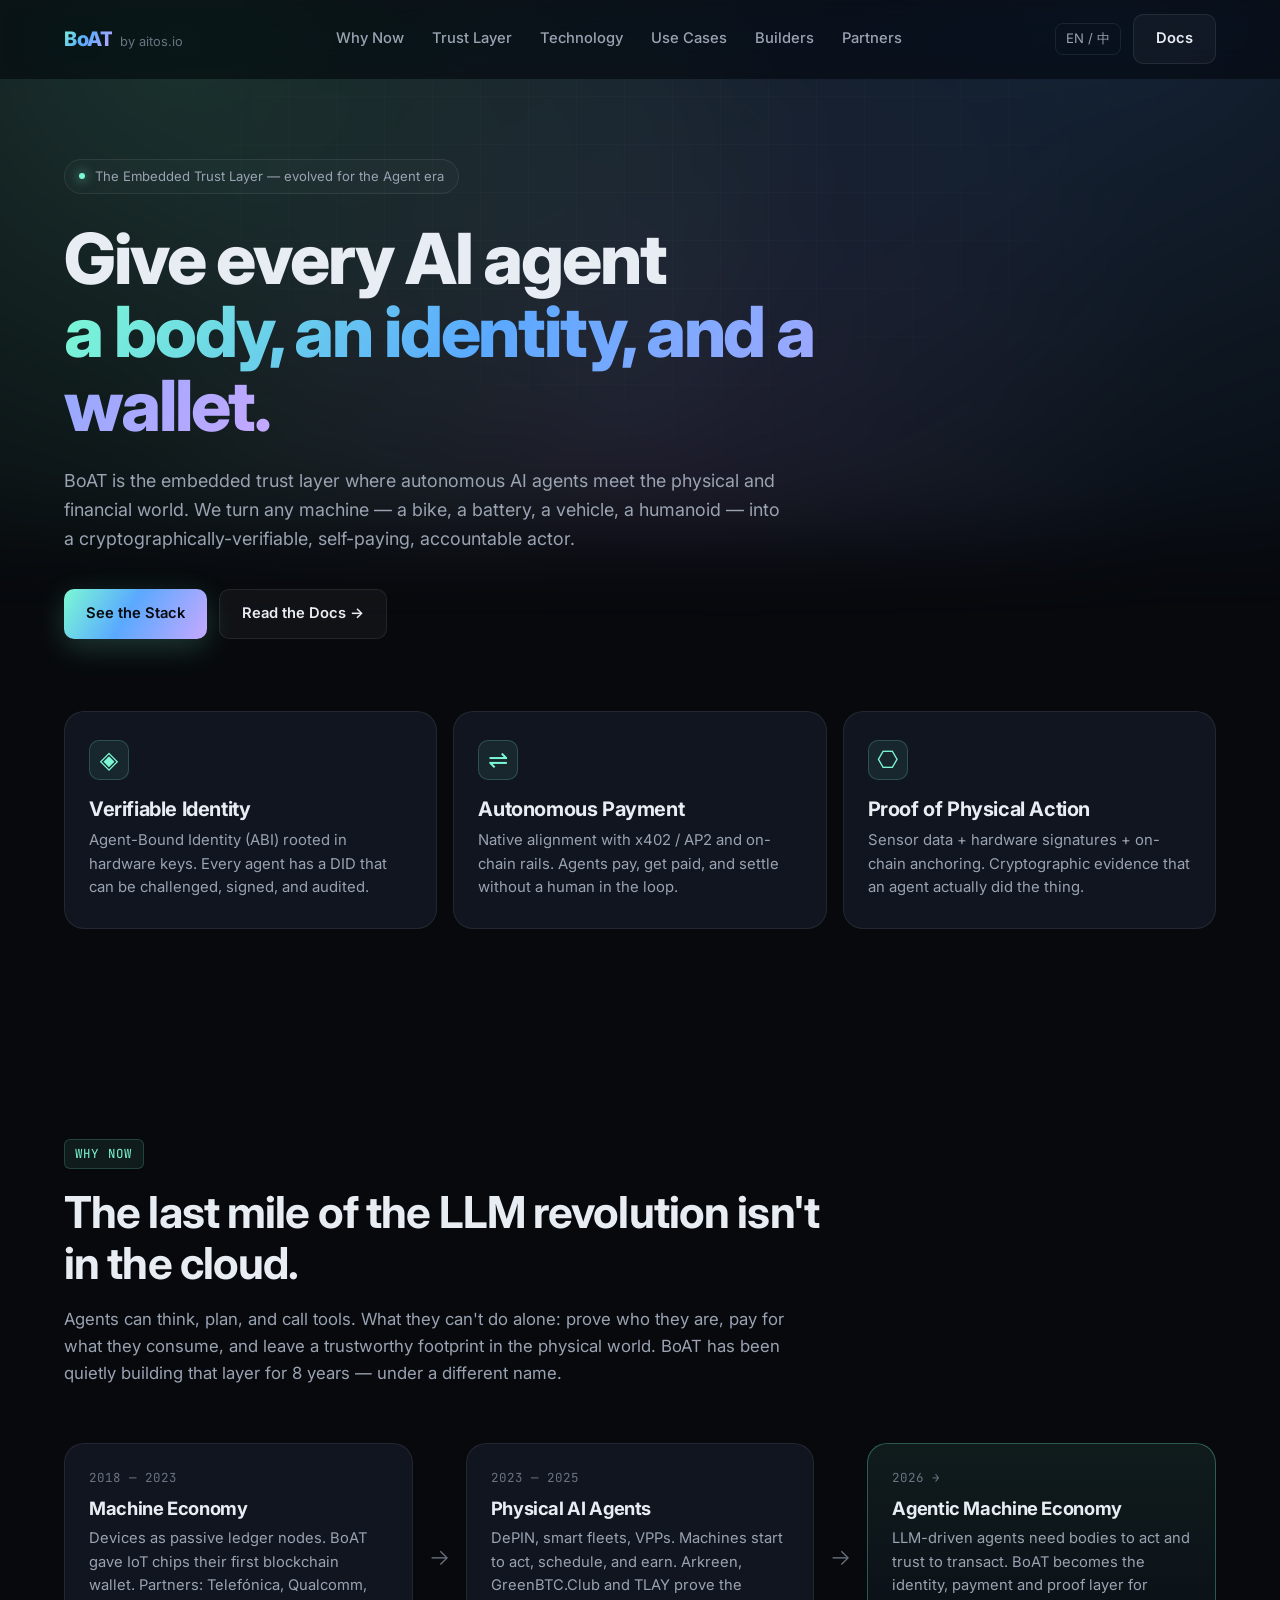
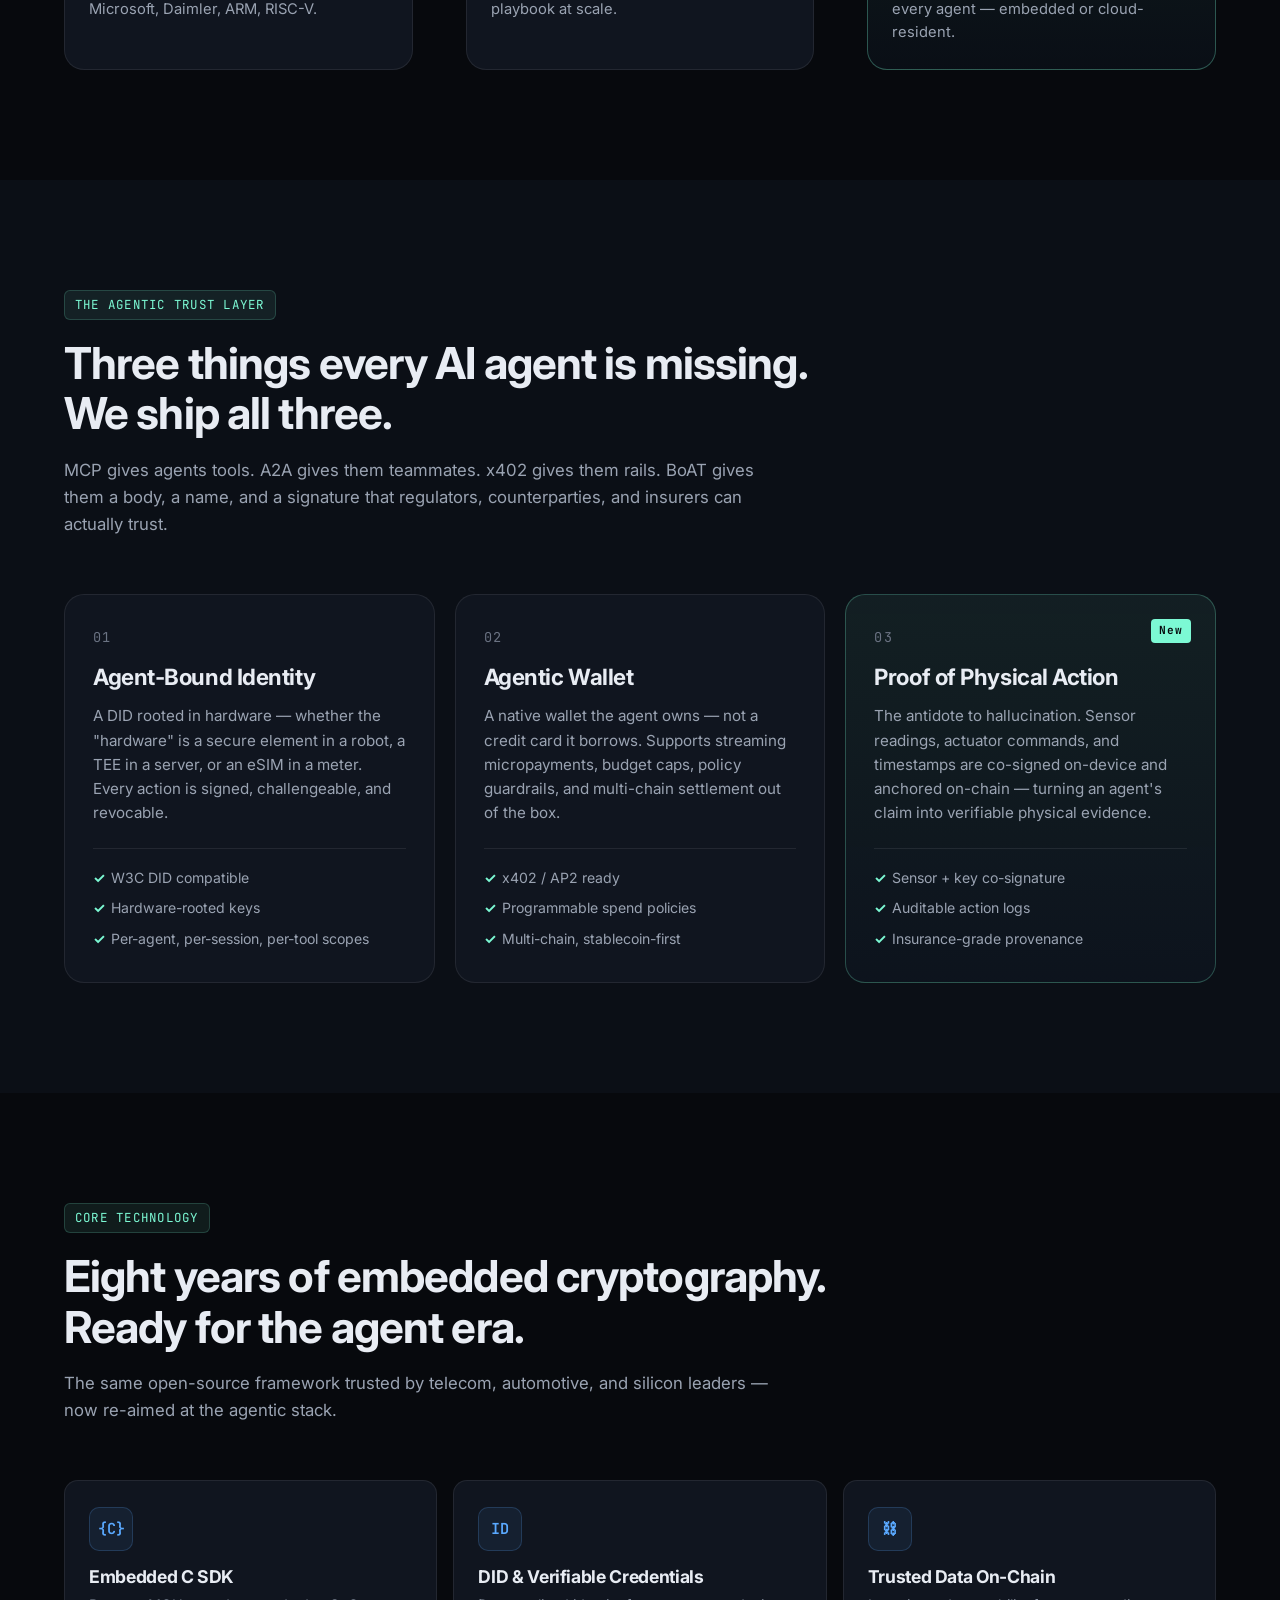
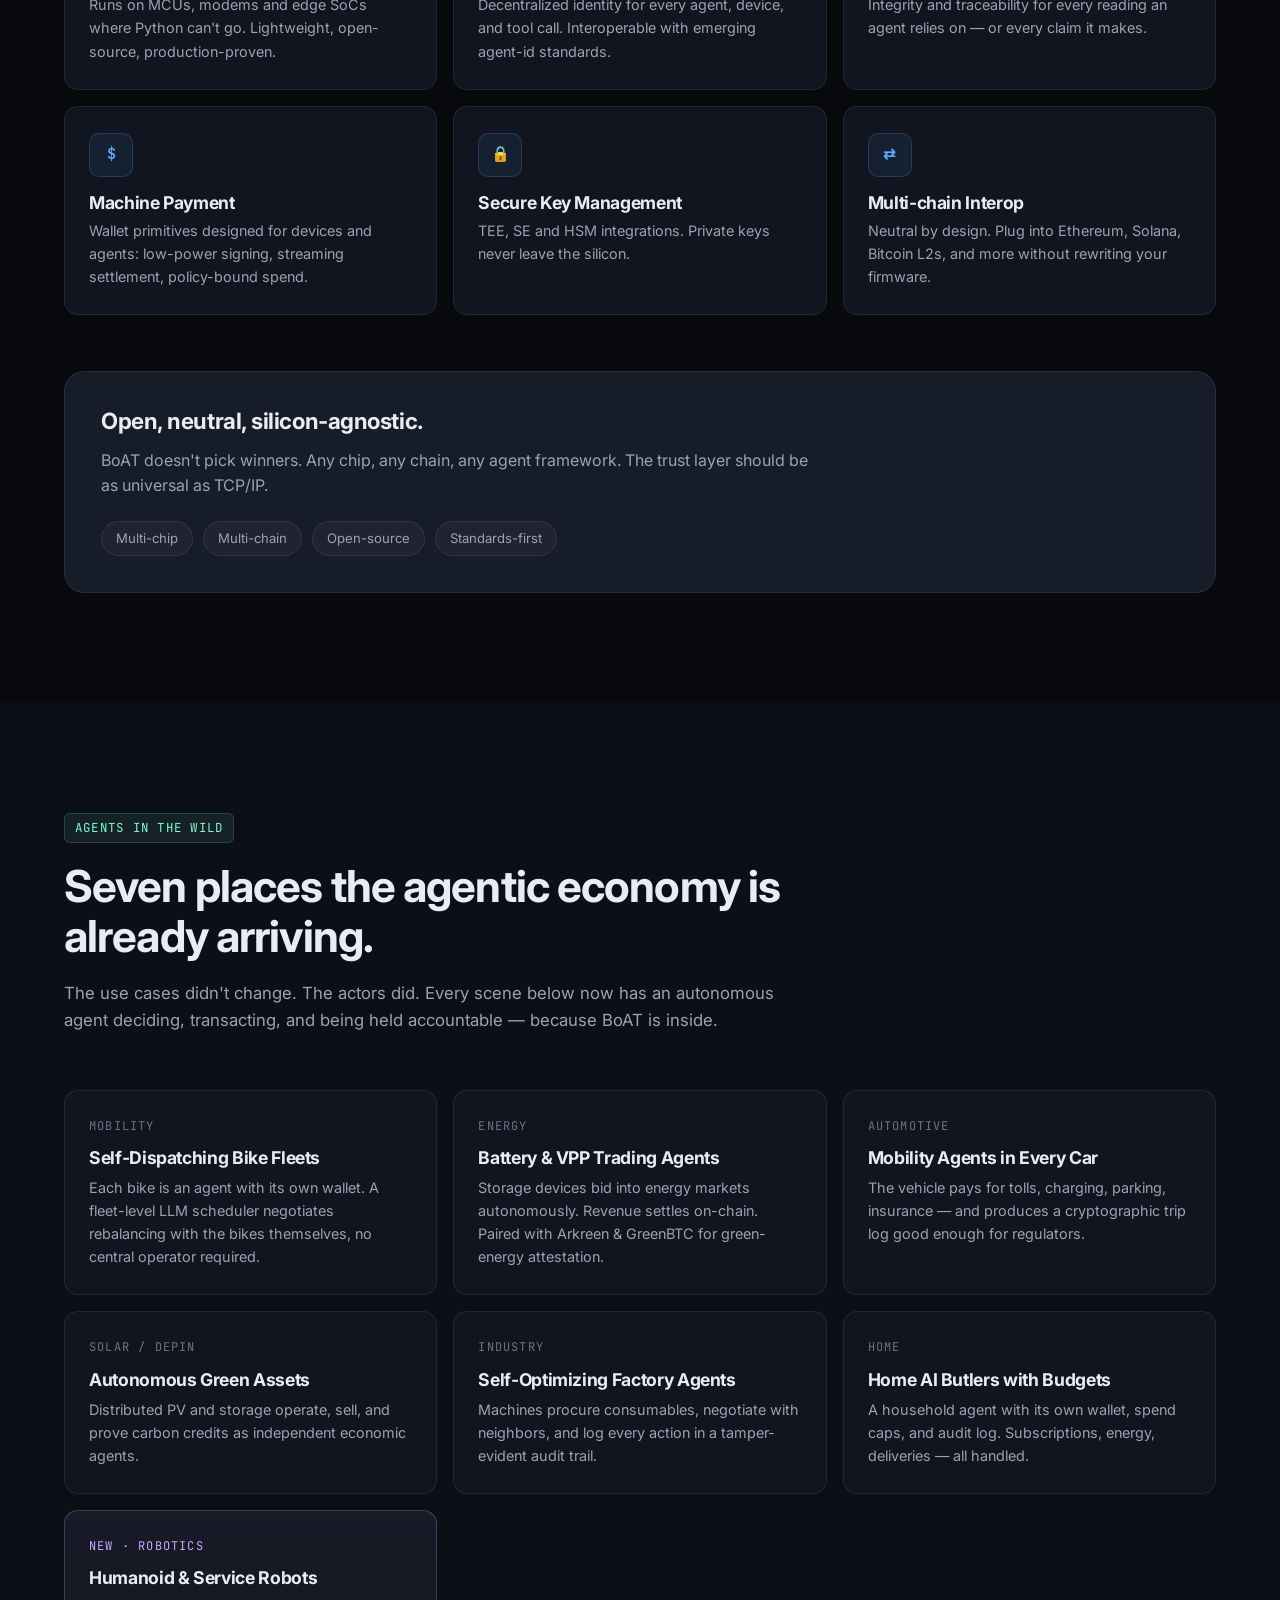
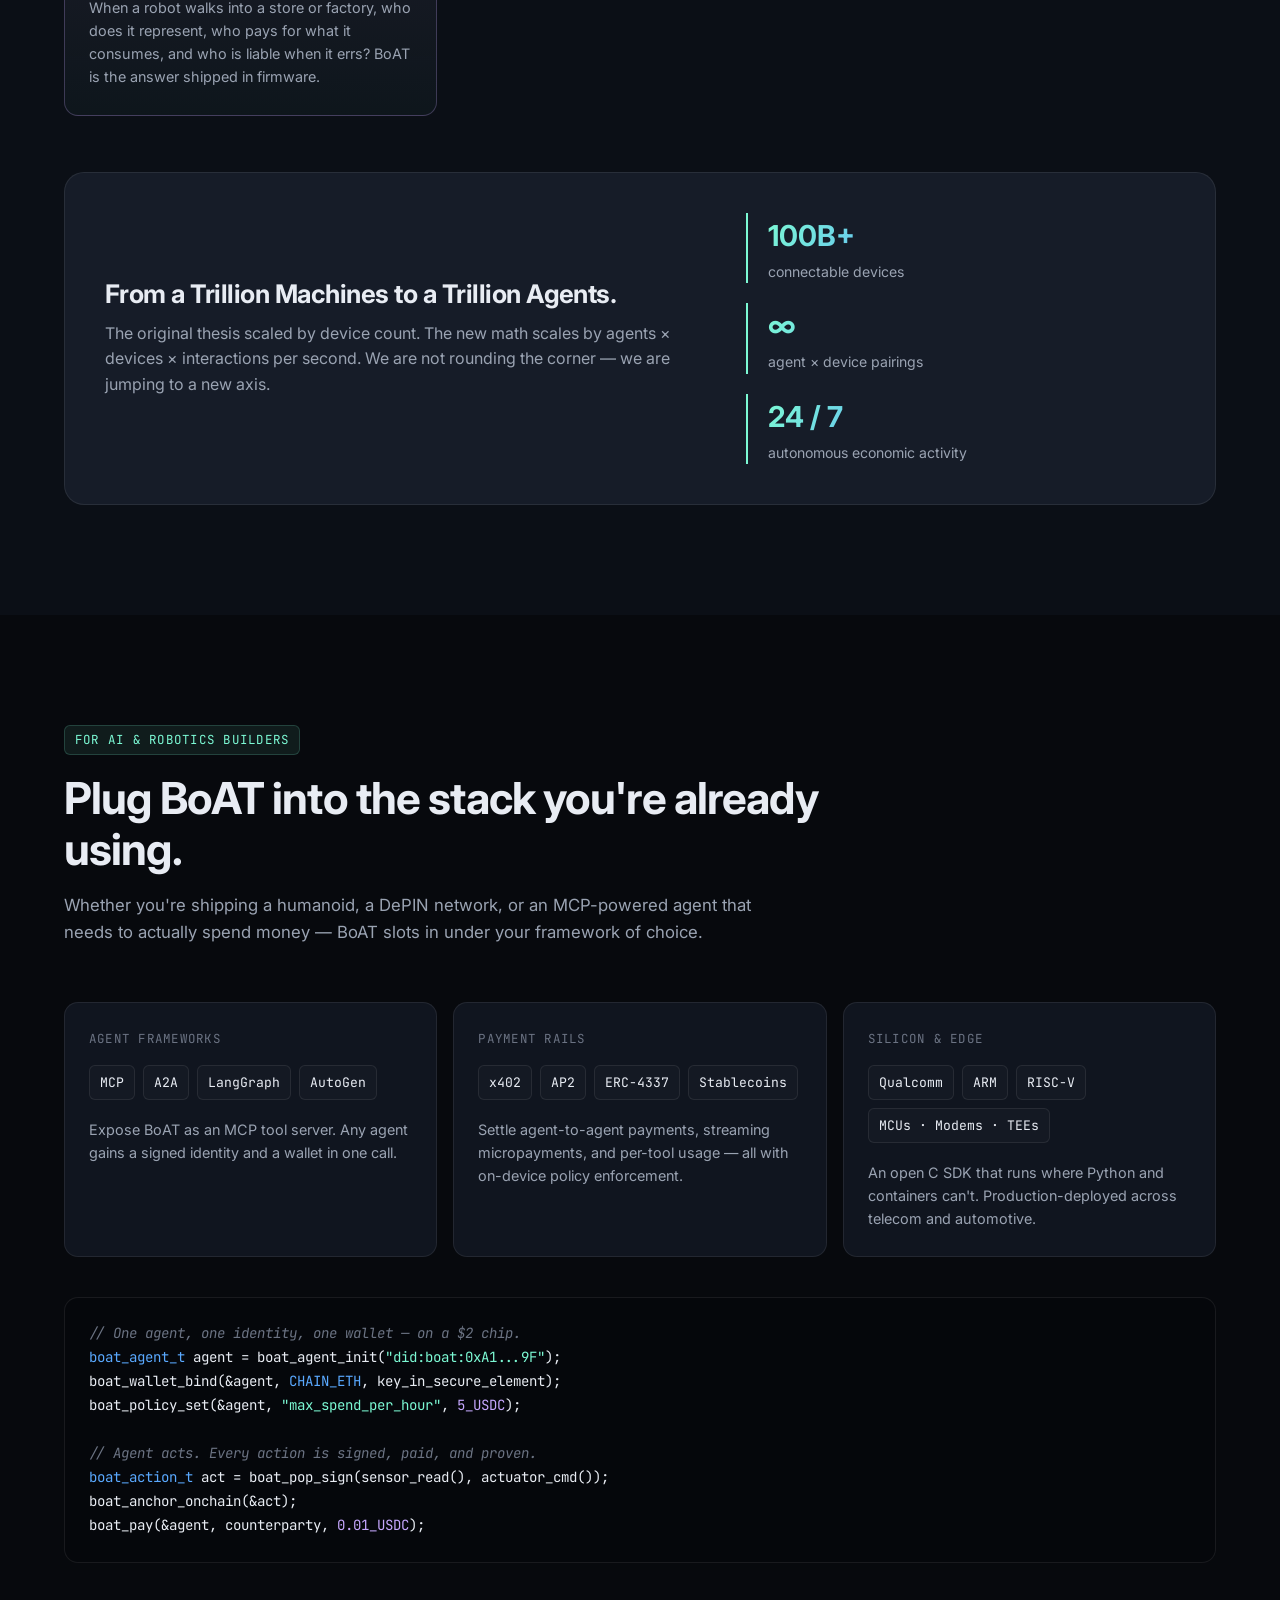
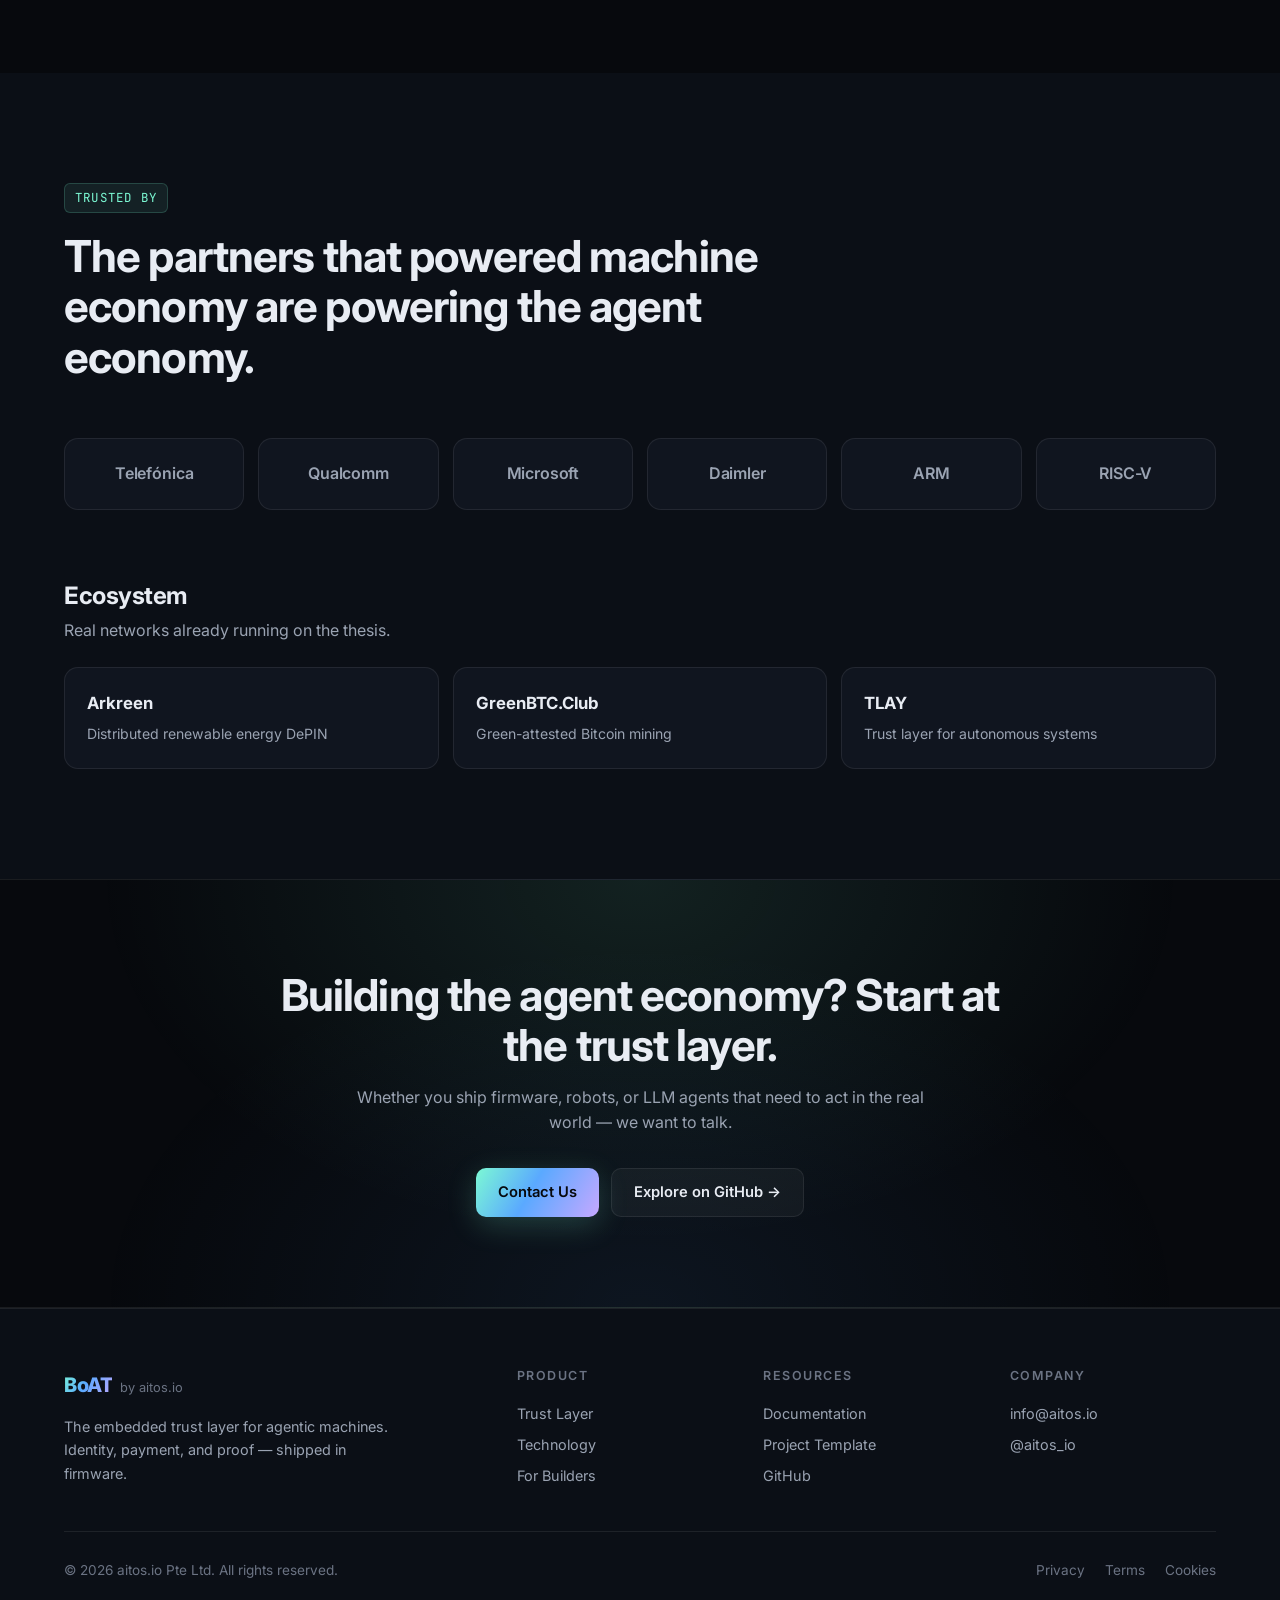
==== index.html @ 112447e7 "Initial landing page: BoAT trust layer for agentic machines Static bilingual (EN/ZH) landing page ev" ====
<!DOCTYPE html>
<html lang="en">
<head>
  <meta charset="UTF-8" />
  <meta name="viewport" content="width=device-width, initial-scale=1.0" />
  <title>BoAT — The Trust Layer for Agentic Machines</title>
  <meta name="description" content="BoAT gives every AI agent a body, an identity, and a wallet. The embedded trust layer where autonomous agents meet the physical and financial world." />
  <meta name="author" content="aitos.io" />
  <meta name="keywords" content="AI Agent, Agentic Economy, DePIN, BoAT, Physical AI, Robotics, x402, MCP, DID, IoT, Machine Economy, aitos" />

  <meta property="og:title" content="BoAT — The Trust Layer for Agentic Machines" />
  <meta property="og:description" content="Give every AI agent a body, an identity, and a wallet." />
  <meta property="og:type" content="website" />
  <meta name="twitter:card" content="summary_large_image" />
  <meta name="twitter:site" content="@aitos_io" />

  <link rel="preconnect" href="https://fonts.googleapis.com" />
  <link rel="preconnect" href="https://fonts.gstatic.com" crossorigin />
  <link href="https://fonts.googleapis.com/css2?family=Inter:wght@300;400;500;600;700;800&family=JetBrains+Mono:wght@400;500&display=swap" rel="stylesheet" />
  <link rel="stylesheet" href="styles.css" />
</head>
<body>

<!-- ambient background -->
<div class="bg-grid" aria-hidden="true"></div>
<div class="bg-glow" aria-hidden="true"></div>

<!-- NAV -->
<header class="nav">
  <div class="nav-inner">
    <a href="#top" class="brand">
      <span class="brand-mark">BoAT</span>
      <span class="brand-sub" data-i18n="brand.sub">by aitos.io</span>
    </a>
    <nav class="nav-links">
      <a href="#why" data-i18n="nav.why">Why Now</a>
      <a href="#stack" data-i18n="nav.stack">Trust Layer</a>
      <a href="#tech" data-i18n="nav.tech">Technology</a>
      <a href="#usecases" data-i18n="nav.usecases">Use Cases</a>
      <a href="#builders" data-i18n="nav.builders">Builders</a>
      <a href="#partners" data-i18n="nav.partners">Partners</a>
    </nav>
    <div class="nav-actions">
      <button class="lang-toggle" id="langToggle" aria-label="Toggle language">EN / 中</button>
      <a class="btn btn-ghost" href="https://github.com/aitos-io/BoAT-EdgeDocs" target="_blank" rel="noopener" data-i18n="nav.docs">Docs</a>
    </div>
  </div>
</header>

<main id="top">

<!-- HERO -->
<section class="hero">
  <div class="container">
    <div class="eyebrow">
      <span class="dot"></span>
      <span data-i18n="hero.eyebrow">The Embedded Trust Layer — evolved for the Agent era</span>
    </div>
    <h1 class="hero-title">
      <span data-i18n="hero.title1">Give every AI agent</span><br/>
      <span class="grad" data-i18n="hero.title2">a body, an identity, and a wallet.</span>
    </h1>
    <p class="hero-sub" data-i18n="hero.sub">
      BoAT is the embedded trust layer where autonomous AI agents meet the physical and financial world. We turn any machine — a bike, a battery, a vehicle, a humanoid — into a cryptographically-verifiable, self-paying, accountable actor.
    </p>
    <div class="hero-cta">
      <a class="btn btn-primary" href="#stack" data-i18n="hero.cta1">See the Stack</a>
      <a class="btn btn-ghost" href="https://github.com/aitos-io/BoAT-EdgeDocs" target="_blank" rel="noopener" data-i18n="hero.cta2">Read the Docs →</a>
    </div>

    <div class="hero-cards">
      <div class="card">
        <div class="card-icon">◈</div>
        <h3 data-i18n="hero.card1.t">Verifiable Identity</h3>
        <p data-i18n="hero.card1.d">Agent-Bound Identity (ABI) rooted in hardware keys. Every agent has a DID that can be challenged, signed, and audited.</p>
      </div>
      <div class="card">
        <div class="card-icon">⇌</div>
        <h3 data-i18n="hero.card2.t">Autonomous Payment</h3>
        <p data-i18n="hero.card2.d">Native alignment with x402 / AP2 and on-chain rails. Agents pay, get paid, and settle without a human in the loop.</p>
      </div>
      <div class="card">
        <div class="card-icon">⎔</div>
        <h3 data-i18n="hero.card3.t">Proof of Physical Action</h3>
        <p data-i18n="hero.card3.d">Sensor data + hardware signatures + on-chain anchoring. Cryptographic evidence that an agent actually did the thing.</p>
      </div>
    </div>
  </div>
</section>

<!-- WHY NOW -->
<section id="why" class="section">
  <div class="container">
    <div class="section-head">
      <div class="tag" data-i18n="why.tag">Why Now</div>
      <h2 data-i18n="why.title">The last mile of the LLM revolution isn't in the cloud.</h2>
      <p class="section-sub" data-i18n="why.sub">Agents can think, plan, and call tools. What they can't do alone: prove who they are, pay for what they consume, and leave a trustworthy footprint in the physical world. BoAT has been quietly building that layer for 8 years — under a different name.</p>
    </div>

    <div class="timeline">
      <div class="tl-step">
        <div class="tl-era" data-i18n="why.t1.era">2018 — 2023</div>
        <h4 data-i18n="why.t1.t">Machine Economy</h4>
        <p data-i18n="why.t1.d">Devices as passive ledger nodes. BoAT gave IoT chips their first blockchain wallet. Partners: Telefónica, Qualcomm, Microsoft, Daimler, ARM, RISC-V.</p>
      </div>
      <div class="tl-arrow">→</div>
      <div class="tl-step">
        <div class="tl-era" data-i18n="why.t2.era">2023 — 2025</div>
        <h4 data-i18n="why.t2.t">Physical AI Agents</h4>
        <p data-i18n="why.t2.d">DePIN, smart fleets, VPPs. Machines start to act, schedule, and earn. Arkreen, GreenBTC.Club and TLAY prove the playbook at scale.</p>
      </div>
      <div class="tl-arrow">→</div>
      <div class="tl-step tl-now">
        <div class="tl-era" data-i18n="why.t3.era">2026 →</div>
        <h4 data-i18n="why.t3.t">Agentic Machine Economy</h4>
        <p data-i18n="why.t3.d">LLM-driven agents need bodies to act and trust to transact. BoAT becomes the identity, payment and proof layer for every agent — embedded or cloud-resident.</p>
      </div>
    </div>
  </div>
</section>

<!-- TRUST LAYER / STACK -->
<section id="stack" class="section section-alt">
  <div class="container">
    <div class="section-head">
      <div class="tag" data-i18n="stack.tag">The Agentic Trust Layer</div>
      <h2 data-i18n="stack.title">Three things every AI agent is missing. We ship all three.</h2>
      <p class="section-sub" data-i18n="stack.sub">MCP gives agents tools. A2A gives them teammates. x402 gives them rails. BoAT gives them a body, a name, and a signature that regulators, counterparties, and insurers can actually trust.</p>
    </div>

    <div class="stack-grid">
      <div class="stack-card">
        <div class="stack-num">01</div>
        <h3 data-i18n="stack.1.t">Agent-Bound Identity</h3>
        <p data-i18n="stack.1.d">A DID rooted in hardware — whether the "hardware" is a secure element in a robot, a TEE in a server, or an eSIM in a meter. Every action is signed, challengeable, and revocable.</p>
        <ul class="stack-features">
          <li data-i18n="stack.1.f1">W3C DID compatible</li>
          <li data-i18n="stack.1.f2">Hardware-rooted keys</li>
          <li data-i18n="stack.1.f3">Per-agent, per-session, per-tool scopes</li>
        </ul>
      </div>
      <div class="stack-card">
        <div class="stack-num">02</div>
        <h3 data-i18n="stack.2.t">Agentic Wallet</h3>
        <p data-i18n="stack.2.d">A native wallet the agent owns — not a credit card it borrows. Supports streaming micropayments, budget caps, policy guardrails, and multi-chain settlement out of the box.</p>
        <ul class="stack-features">
          <li data-i18n="stack.2.f1">x402 / AP2 ready</li>
          <li data-i18n="stack.2.f2">Programmable spend policies</li>
          <li data-i18n="stack.2.f3">Multi-chain, stablecoin-first</li>
        </ul>
      </div>
      <div class="stack-card featured">
        <div class="stack-num">03</div>
        <div class="badge" data-i18n="stack.3.badge">New</div>
        <h3 data-i18n="stack.3.t">Proof of Physical Action</h3>
        <p data-i18n="stack.3.d">The antidote to hallucination. Sensor readings, actuator commands, and timestamps are co-signed on-device and anchored on-chain — turning an agent's claim into verifiable physical evidence.</p>
        <ul class="stack-features">
          <li data-i18n="stack.3.f1">Sensor + key co-signature</li>
          <li data-i18n="stack.3.f2">Auditable action logs</li>
          <li data-i18n="stack.3.f3">Insurance-grade provenance</li>
        </ul>
      </div>
    </div>
  </div>
</section>

<!-- CORE TECH -->
<section id="tech" class="section">
  <div class="container">
    <div class="section-head">
      <div class="tag" data-i18n="tech.tag">Core Technology</div>
      <h2 data-i18n="tech.title">Eight years of embedded cryptography. Ready for the agent era.</h2>
      <p class="section-sub" data-i18n="tech.sub">The same open-source framework trusted by telecom, automotive, and silicon leaders — now re-aimed at the agentic stack.</p>
    </div>

    <div class="tech-grid">
      <div class="tech-card">
        <div class="tech-icon">{C}</div>
        <h4 data-i18n="tech.1.t">Embedded C SDK</h4>
        <p data-i18n="tech.1.d">Runs on MCUs, modems and edge SoCs where Python can't go. Lightweight, open-source, production-proven.</p>
      </div>
      <div class="tech-card">
        <div class="tech-icon">ID</div>
        <h4 data-i18n="tech.2.t">DID & Verifiable Credentials</h4>
        <p data-i18n="tech.2.d">Decentralized identity for every agent, device, and tool call. Interoperable with emerging agent-id standards.</p>
      </div>
      <div class="tech-card">
        <div class="tech-icon">⛓</div>
        <h4 data-i18n="tech.3.t">Trusted Data On-Chain</h4>
        <p data-i18n="tech.3.d">Integrity and traceability for every reading an agent relies on — or every claim it makes.</p>
      </div>
      <div class="tech-card">
        <div class="tech-icon">$</div>
        <h4 data-i18n="tech.4.t">Machine Payment</h4>
        <p data-i18n="tech.4.d">Wallet primitives designed for devices and agents: low-power signing, streaming settlement, policy-bound spend.</p>
      </div>
      <div class="tech-card">
        <div class="tech-icon">🔒</div>
        <h4 data-i18n="tech.5.t">Secure Key Management</h4>
        <p data-i18n="tech.5.d">TEE, SE and HSM integrations. Private keys never leave the silicon.</p>
      </div>
      <div class="tech-card">
        <div class="tech-icon">⇄</div>
        <h4 data-i18n="tech.6.t">Multi-chain Interop</h4>
        <p data-i18n="tech.6.d">Neutral by design. Plug into Ethereum, Solana, Bitcoin L2s, and more without rewriting your firmware.</p>
      </div>
    </div>

    <div class="philosophy">
      <h3 data-i18n="tech.phil.t">Open, neutral, silicon-agnostic.</h3>
      <p data-i18n="tech.phil.d">BoAT doesn't pick winners. Any chip, any chain, any agent framework. The trust layer should be as universal as TCP/IP.</p>
      <div class="chips">
        <span class="chip" data-i18n="tech.phil.c1">Multi-chip</span>
        <span class="chip" data-i18n="tech.phil.c2">Multi-chain</span>
        <span class="chip" data-i18n="tech.phil.c3">Open-source</span>
        <span class="chip" data-i18n="tech.phil.c4">Standards-first</span>
      </div>
    </div>
  </div>
</section>

<!-- USE CASES -->
<section id="usecases" class="section section-alt">
  <div class="container">
    <div class="section-head">
      <div class="tag" data-i18n="uc.tag">Agents in the Wild</div>
      <h2 data-i18n="uc.title">Seven places the agentic economy is already arriving.</h2>
      <p class="section-sub" data-i18n="uc.sub">The use cases didn't change. The actors did. Every scene below now has an autonomous agent deciding, transacting, and being held accountable — because BoAT is inside.</p>
    </div>

    <div class="uc-grid">
      <div class="uc-card">
        <div class="uc-kicker" data-i18n="uc.1.k">Mobility</div>
        <h4 data-i18n="uc.1.t">Self-Dispatching Bike Fleets</h4>
        <p data-i18n="uc.1.d">Each bike is an agent with its own wallet. A fleet-level LLM scheduler negotiates rebalancing with the bikes themselves, no central operator required.</p>
      </div>
      <div class="uc-card">
        <div class="uc-kicker" data-i18n="uc.2.k">Energy</div>
        <h4 data-i18n="uc.2.t">Battery & VPP Trading Agents</h4>
        <p data-i18n="uc.2.d">Storage devices bid into energy markets autonomously. Revenue settles on-chain. Paired with Arkreen & GreenBTC for green-energy attestation.</p>
      </div>
      <div class="uc-card">
        <div class="uc-kicker" data-i18n="uc.3.k">Automotive</div>
        <h4 data-i18n="uc.3.t">Mobility Agents in Every Car</h4>
        <p data-i18n="uc.3.d">The vehicle pays for tolls, charging, parking, insurance — and produces a cryptographic trip log good enough for regulators.</p>
      </div>
      <div class="uc-card">
        <div class="uc-kicker" data-i18n="uc.4.k">Solar / DePIN</div>
        <h4 data-i18n="uc.4.t">Autonomous Green Assets</h4>
        <p data-i18n="uc.4.d">Distributed PV and storage operate, sell, and prove carbon credits as independent economic agents.</p>
      </div>
      <div class="uc-card">
        <div class="uc-kicker" data-i18n="uc.5.k">Industry</div>
        <h4 data-i18n="uc.5.t">Self-Optimizing Factory Agents</h4>
        <p data-i18n="uc.5.d">Machines procure consumables, negotiate with neighbors, and log every action in a tamper-evident audit trail.</p>
      </div>
      <div class="uc-card">
        <div class="uc-kicker" data-i18n="uc.6.k">Home</div>
        <h4 data-i18n="uc.6.t">Home AI Butlers with Budgets</h4>
        <p data-i18n="uc.6.d">A household agent with its own wallet, spend caps, and audit log. Subscriptions, energy, deliveries — all handled.</p>
      </div>
      <div class="uc-card uc-new">
        <div class="uc-kicker uc-kicker-hot" data-i18n="uc.7.k">New · Robotics</div>
        <h4 data-i18n="uc.7.t">Humanoid & Service Robots</h4>
        <p data-i18n="uc.7.d">When a robot walks into a store or factory, who does it represent, who pays for what it consumes, and who is liable when it errs? BoAT is the answer shipped in firmware.</p>
      </div>
    </div>

    <div class="vision">
      <div class="vision-text">
        <h3 data-i18n="uc.vision.t">From a Trillion Machines to a Trillion Agents.</h3>
        <p data-i18n="uc.vision.d">The original thesis scaled by device count. The new math scales by agents × devices × interactions per second. We are not rounding the corner — we are jumping to a new axis.</p>
      </div>
      <div class="vision-stats">
        <div><strong>100B+</strong><span data-i18n="uc.vision.s1">connectable devices</span></div>
        <div><strong>∞</strong><span data-i18n="uc.vision.s2">agent × device pairings</span></div>
        <div><strong>24 / 7</strong><span data-i18n="uc.vision.s3">autonomous economic activity</span></div>
      </div>
    </div>
  </div>
</section>

<!-- FOR BUILDERS -->
<section id="builders" class="section">
  <div class="container">
    <div class="section-head">
      <div class="tag" data-i18n="build.tag">For AI & Robotics Builders</div>
      <h2 data-i18n="build.title">Plug BoAT into the stack you're already using.</h2>
      <p class="section-sub" data-i18n="build.sub">Whether you're shipping a humanoid, a DePIN network, or an MCP-powered agent that needs to actually spend money — BoAT slots in under your framework of choice.</p>
    </div>

    <div class="builders-grid">
      <div class="builder-card">
        <div class="builder-label" data-i18n="build.1.l">Agent Frameworks</div>
        <div class="builder-logos">
          <span>MCP</span><span>A2A</span><span>LangGraph</span><span>AutoGen</span>
        </div>
        <p data-i18n="build.1.d">Expose BoAT as an MCP tool server. Any agent gains a signed identity and a wallet in one call.</p>
      </div>
      <div class="builder-card">
        <div class="builder-label" data-i18n="build.2.l">Payment Rails</div>
        <div class="builder-logos">
          <span>x402</span><span>AP2</span><span>ERC-4337</span><span>Stablecoins</span>
        </div>
        <p data-i18n="build.2.d">Settle agent-to-agent payments, streaming micropayments, and per-tool usage — all with on-device policy enforcement.</p>
      </div>
      <div class="builder-card">
        <div class="builder-label" data-i18n="build.3.l">Silicon & Edge</div>
        <div class="builder-logos">
          <span>Qualcomm</span><span>ARM</span><span>RISC-V</span><span>MCUs · Modems · TEEs</span>
        </div>
        <p data-i18n="build.3.d">An open C SDK that runs where Python and containers can't. Production-deployed across telecom and automotive.</p>
      </div>
    </div>

    <pre class="code-block" aria-label="code example">
<span class="c-muted">// One agent, one identity, one wallet — on a $2 chip.</span>
<span class="c-kw">boat_agent_t</span> agent = boat_agent_init(<span class="c-str">"did:boat:0xA1...9F"</span>);
boat_wallet_bind(&agent, <span class="c-kw">CHAIN_ETH</span>, key_in_secure_element);
boat_policy_set(&agent, <span class="c-str">"max_spend_per_hour"</span>, <span class="c-num">5_USDC</span>);

<span class="c-muted">// Agent acts. Every action is signed, paid, and proven.</span>
<span class="c-kw">boat_action_t</span> act = boat_pop_sign(sensor_read(), actuator_cmd());
boat_anchor_onchain(&act);
boat_pay(&agent, counterparty, <span class="c-num">0.01_USDC</span>);</pre>
  </div>
</section>

<!-- PARTNERS -->
<section id="partners" class="section section-alt">
  <div class="container">
    <div class="section-head">
      <div class="tag" data-i18n="part.tag">Trusted By</div>
      <h2 data-i18n="part.title">The partners that powered machine economy are powering the agent economy.</h2>
    </div>

    <div class="partners-grid">
      <div class="partner">Telefónica</div>
      <div class="partner">Qualcomm</div>
      <div class="partner">Microsoft</div>
      <div class="partner">Daimler</div>
      <div class="partner">ARM</div>
      <div class="partner">RISC-V</div>
    </div>

    <div class="ecosystem">
      <h3 data-i18n="eco.t">Ecosystem</h3>
      <p data-i18n="eco.d">Real networks already running on the thesis.</p>
      <div class="eco-cards">
        <a class="eco-card" href="https://www.arkreen.com" target="_blank" rel="noopener">
          <strong>Arkreen</strong>
          <span data-i18n="eco.1">Distributed renewable energy DePIN</span>
        </a>
        <a class="eco-card" href="https://www.greenbtc.club" target="_blank" rel="noopener">
          <strong>GreenBTC.Club</strong>
          <span data-i18n="eco.2">Green-attested Bitcoin mining</span>
        </a>
        <a class="eco-card" href="https://www.tlay.io" target="_blank" rel="noopener">
          <strong>TLAY</strong>
          <span data-i18n="eco.3">Trust layer for autonomous systems</span>
        </a>
      </div>
    </div>
  </div>
</section>

<!-- CTA STRIP -->
<section class="cta-strip">
  <div class="container">
    <h2 data-i18n="cta.t">Building the agent economy? Start at the trust layer.</h2>
    <p data-i18n="cta.d">Whether you ship firmware, robots, or LLM agents that need to act in the real world — we want to talk.</p>
    <div class="cta-actions">
      <a class="btn btn-primary" href="mailto:info@aitos.io" data-i18n="cta.b1">Contact Us</a>
      <a class="btn btn-ghost" href="https://github.com/aitos-io/BoAT-EdgeDocs" target="_blank" rel="noopener" data-i18n="cta.b2">Explore on GitHub →</a>
    </div>
  </div>
</section>

</main>

<!-- FOOTER -->
<footer class="footer">
  <div class="container">
    <div class="footer-grid">
      <div>
        <div class="brand">
          <span class="brand-mark">BoAT</span>
          <span class="brand-sub">by aitos.io</span>
        </div>
        <p class="footer-about" data-i18n="foot.about">The embedded trust layer for agentic machines. Identity, payment, and proof — shipped in firmware.</p>
      </div>
      <div>
        <h5 data-i18n="foot.product">Product</h5>
        <a href="#stack" data-i18n="foot.l1">Trust Layer</a>
        <a href="#tech" data-i18n="foot.l2">Technology</a>
        <a href="#builders" data-i18n="foot.l3">For Builders</a>
      </div>
      <div>
        <h5 data-i18n="foot.resources">Resources</h5>
        <a href="https://github.com/aitos-io/BoAT-EdgeDocs" target="_blank" rel="noopener">Documentation</a>
        <a href="https://github.com/aitos-io/BoAT-ProjectTemplate" target="_blank" rel="noopener">Project Template</a>
        <a href="https://github.com/aitos-io" target="_blank" rel="noopener">GitHub</a>
      </div>
      <div>
        <h5 data-i18n="foot.company">Company</h5>
        <a href="mailto:info@aitos.io">info@aitos.io</a>
        <a href="https://twitter.com/aitos_io" target="_blank" rel="noopener">@aitos_io</a>
      </div>
    </div>
    <div class="footer-bottom">
      <span>© 2026 aitos.io Pte Ltd. <span data-i18n="foot.rights">All rights reserved.</span></span>
      <div class="footer-legal">
        <a href="#" data-i18n="foot.privacy">Privacy</a>
        <a href="#" data-i18n="foot.terms">Terms</a>
        <a href="#" data-i18n="foot.cookie">Cookies</a>
      </div>
    </div>
  </div>
</footer>

<script src="app.js"></script>
</body>
</html>
---- styles.css ----
:root {
  --bg: #07090d;
  --bg-alt: #0b0f16;
  --surface: #10151f;
  --surface-hi: #161c28;
  --border: rgba(255,255,255,0.08);
  --border-hi: rgba(255,255,255,0.14);
  --text: #e8ecf3;
  --text-dim: #9aa3b2;
  --text-mute: #6b7383;
  --accent: #7cf9d4;
  --accent-2: #5aa9ff;
  --accent-3: #c6a8ff;
  --danger: #ff7a7a;
  --grad-1: linear-gradient(120deg, #7cf9d4 0%, #5aa9ff 45%, #c6a8ff 100%);
  --grad-soft: linear-gradient(180deg, rgba(124,249,212,0.08), rgba(90,169,255,0.04));
  --radius: 14px;
  --radius-lg: 20px;
  --maxw: 1200px;
  --mono: 'JetBrains Mono', ui-monospace, SFMono-Regular, Menlo, monospace;
}

* { box-sizing: border-box; margin: 0; padding: 0; }
html { scroll-behavior: smooth; }
body {
  font-family: 'Inter', system-ui, -apple-system, 'Segoe UI', sans-serif;
  background: var(--bg);
  color: var(--text);
  line-height: 1.6;
  -webkit-font-smoothing: antialiased;
  text-rendering: optimizeLegibility;
  overflow-x: hidden;
}
a { color: inherit; text-decoration: none; }
button { font-family: inherit; cursor: pointer; border: none; background: none; color: inherit; }
h1, h2, h3, h4, h5 { font-weight: 700; letter-spacing: -0.02em; line-height: 1.15; }
h2 { font-size: clamp(1.75rem, 3.5vw, 2.75rem); }
h3 { font-size: 1.25rem; }
h4 { font-size: 1.1rem; }
p { color: var(--text-dim); }

/* BACKGROUND AMBIENT */
.bg-grid {
  position: fixed; inset: 0; z-index: -2;
  background-image:
    linear-gradient(rgba(255,255,255,0.025) 1px, transparent 1px),
    linear-gradient(90deg, rgba(255,255,255,0.025) 1px, transparent 1px);
  background-size: 48px 48px;
  mask-image: radial-gradient(ellipse 80% 60% at 50% 20%, #000 0%, transparent 70%);
  pointer-events: none;
}
.bg-glow {
  position: fixed; inset: -20% -10% auto -10%; height: 80vh; z-index: -1;
  background:
    radial-gradient(circle at 20% 30%, rgba(124,249,212,0.18), transparent 50%),
    radial-gradient(circle at 80% 20%, rgba(90,169,255,0.18), transparent 55%),
    radial-gradient(circle at 50% 80%, rgba(198,168,255,0.12), transparent 55%);
  filter: blur(40px);
  pointer-events: none;
}

/* CONTAINER */
.container { max-width: var(--maxw); margin: 0 auto; padding: 0 24px; }

/* NAV */
.nav {
  position: sticky; top: 0; z-index: 50;
  backdrop-filter: saturate(160%) blur(14px);
  -webkit-backdrop-filter: saturate(160%) blur(14px);
  background: rgba(7,9,13,0.65);
  border-bottom: 1px solid transparent;
  transition: border-color .2s ease, background .2s ease;
}
.nav.scrolled { border-bottom-color: var(--border); background: rgba(7,9,13,0.85); }
.nav-inner {
  max-width: var(--maxw); margin: 0 auto; padding: 14px 24px;
  display: flex; align-items: center; justify-content: space-between; gap: 24px;
}
.brand { display: flex; align-items: baseline; gap: 8px; }
.brand-mark {
  font-weight: 800; font-size: 1.25rem; letter-spacing: -0.02em;
  background: var(--grad-1); -webkit-background-clip: text; background-clip: text; color: transparent;
}
.brand-sub { color: var(--text-mute); font-size: 0.8rem; }
.nav-links { display: flex; gap: 28px; }
.nav-links a { color: var(--text-dim); font-size: 0.92rem; font-weight: 500; transition: color .15s; }
.nav-links a:hover { color: var(--text); }
.nav-actions { display: flex; align-items: center; gap: 12px; }
.lang-toggle {
  font-size: 0.82rem; color: var(--text-dim); padding: 6px 10px;
  border: 1px solid var(--border); border-radius: 8px; transition: all .15s;
}
.lang-toggle:hover { color: var(--text); border-color: var(--border-hi); }

/* BUTTONS */
.btn {
  display: inline-flex; align-items: center; justify-content: center;
  padding: 12px 22px; border-radius: 10px; font-weight: 600; font-size: 0.92rem;
  transition: transform .15s ease, box-shadow .15s ease, background .15s ease;
  white-space: nowrap;
}
.btn-primary {
  background: var(--grad-1); color: #07090d;
  box-shadow: 0 8px 30px rgba(124,249,212,0.2);
}
.btn-primary:hover { transform: translateY(-1px); box-shadow: 0 12px 40px rgba(124,249,212,0.3); }
.btn-ghost {
  background: rgba(255,255,255,0.04); color: var(--text);
  border: 1px solid var(--border);
}
.btn-ghost:hover { background: rgba(255,255,255,0.08); border-color: var(--border-hi); }

/* HERO */
.hero { padding: 80px 0 100px; position: relative; }
.eyebrow {
  display: inline-flex; align-items: center; gap: 10px;
  padding: 6px 14px; border: 1px solid var(--border); border-radius: 99px;
  background: rgba(255,255,255,0.02); font-size: 0.82rem; color: var(--text-dim);
  margin-bottom: 28px;
}
.eyebrow .dot {
  width: 6px; height: 6px; border-radius: 50%; background: var(--accent);
  box-shadow: 0 0 12px var(--accent); animation: pulse 2s ease-in-out infinite;
}
@keyframes pulse { 0%,100% { opacity: 1; } 50% { opacity: 0.4; } }
.hero-title {
  font-size: clamp(2.4rem, 6vw, 4.4rem);
  font-weight: 800; letter-spacing: -0.03em; line-height: 1.05;
  margin-bottom: 24px; max-width: 960px;
}
.grad {
  background: var(--grad-1);
  -webkit-background-clip: text; background-clip: text; color: transparent;
}
.hero-sub {
  font-size: clamp(1rem, 1.4vw, 1.15rem); color: var(--text-dim);
  max-width: 720px; margin-bottom: 36px;
}
.hero-cta { display: flex; gap: 12px; margin-bottom: 72px; flex-wrap: wrap; }

.hero-cards {
  display: grid; grid-template-columns: repeat(3, 1fr); gap: 16px;
}
.card {
  background: var(--surface);
  border: 1px solid var(--border);
  border-radius: var(--radius-lg);
  padding: 28px 24px;
  transition: border-color .2s, transform .2s;
  position: relative; overflow: hidden;
}
.card::before {
  content: ''; position: absolute; inset: 0;
  background: var(--grad-soft); opacity: 0; transition: opacity .25s;
  pointer-events: none;
}
.card:hover { transform: translateY(-2px); border-color: var(--border-hi); }
.card:hover::before { opacity: 1; }
.card-icon {
  font-size: 1.5rem; color: var(--accent);
  width: 40px; height: 40px; border-radius: 10px;
  background: rgba(124,249,212,0.08); border: 1px solid rgba(124,249,212,0.2);
  display: grid; place-items: center; margin-bottom: 18px;
}
.card h3 { margin-bottom: 8px; }
.card p { font-size: 0.93rem; }

/* SECTIONS */
.section { padding: 110px 0; position: relative; }
.section-alt { background: var(--bg-alt); }
.section-head { max-width: 780px; margin-bottom: 56px; }
.tag {
  display: inline-block; font-family: var(--mono); font-size: 0.78rem;
  letter-spacing: 0.1em; text-transform: uppercase; color: var(--accent);
  padding: 4px 10px; background: rgba(124,249,212,0.08);
  border: 1px solid rgba(124,249,212,0.18); border-radius: 6px;
  margin-bottom: 18px;
}
.section-sub { font-size: 1.05rem; margin-top: 18px; max-width: 720px; }

/* TIMELINE */
.timeline {
  display: grid; grid-template-columns: 1fr auto 1fr auto 1fr; gap: 16px;
  align-items: stretch;
}
.tl-step {
  background: var(--surface); border: 1px solid var(--border);
  border-radius: var(--radius-lg); padding: 24px;
  transition: border-color .2s;
}
.tl-step:hover { border-color: var(--border-hi); }
.tl-step.tl-now {
  background: linear-gradient(180deg, rgba(124,249,212,0.08), rgba(90,169,255,0.04));
  border-color: rgba(124,249,212,0.3);
}
.tl-era {
  font-family: var(--mono); font-size: 0.78rem; color: var(--text-mute);
  letter-spacing: 0.08em; margin-bottom: 10px;
}
.tl-step h4 { margin-bottom: 8px; font-size: 1.15rem; }
.tl-step p { font-size: 0.92rem; }
.tl-arrow {
  align-self: center; color: var(--text-mute); font-size: 1.4rem; font-weight: 300;
}

/* STACK / TRUST LAYER */
.stack-grid {
  display: grid; grid-template-columns: repeat(3, 1fr); gap: 20px;
}
.stack-card {
  background: var(--surface); border: 1px solid var(--border);
  border-radius: var(--radius-lg); padding: 32px 28px; position: relative;
  transition: transform .2s, border-color .2s;
}
.stack-card:hover { transform: translateY(-3px); border-color: var(--border-hi); }
.stack-card.featured {
  background: linear-gradient(180deg, rgba(124,249,212,0.07), rgba(90,169,255,0.03));
  border-color: rgba(124,249,212,0.25);
}
.stack-num {
  font-family: var(--mono); font-size: 0.85rem; color: var(--text-mute);
  letter-spacing: 0.1em; margin-bottom: 16px;
}
.stack-card h3 { font-size: 1.4rem; margin-bottom: 14px; }
.stack-card > p { margin-bottom: 22px; font-size: 0.95rem; }
.stack-features {
  list-style: none; display: flex; flex-direction: column; gap: 8px;
  padding-top: 18px; border-top: 1px solid var(--border);
}
.stack-features li {
  font-size: 0.88rem; color: var(--text-dim); padding-left: 18px; position: relative;
}
.stack-features li::before {
  content: '✓'; position: absolute; left: 0; color: var(--accent); font-weight: 700;
}
.badge {
  position: absolute; top: 24px; right: 24px;
  font-family: var(--mono); font-size: 0.7rem; letter-spacing: 0.1em;
  padding: 3px 8px; border-radius: 4px;
  background: var(--accent); color: #07090d; font-weight: 700;
}

/* TECH GRID */
.tech-grid {
  display: grid; grid-template-columns: repeat(3, 1fr); gap: 16px;
  margin-bottom: 56px;
}
.tech-card {
  background: var(--surface); border: 1px solid var(--border);
  border-radius: var(--radius); padding: 26px 24px;
  transition: transform .2s, border-color .2s;
}
.tech-card:hover { transform: translateY(-2px); border-color: var(--border-hi); }
.tech-icon {
  width: 44px; height: 44px; border-radius: 10px;
  background: rgba(90,169,255,0.08); border: 1px solid rgba(90,169,255,0.2);
  color: var(--accent-2);
  display: grid; place-items: center; font-weight: 600; font-family: var(--mono);
  font-size: 0.95rem; margin-bottom: 16px;
}
.tech-card h4 { margin-bottom: 6px; }
.tech-card p { font-size: 0.9rem; }

.philosophy {
  background: var(--surface-hi); border: 1px solid var(--border);
  border-radius: var(--radius-lg); padding: 36px;
  display: flex; flex-direction: column; gap: 14px;
}
.philosophy h3 { font-size: 1.4rem; }
.philosophy p { max-width: 720px; }
.chips { display: flex; gap: 10px; flex-wrap: wrap; margin-top: 8px; }
.chip {
  padding: 6px 14px; border-radius: 99px; font-size: 0.82rem;
  background: rgba(255,255,255,0.04); border: 1px solid var(--border);
  color: var(--text-dim);
}

/* USE CASES */
.uc-grid {
  display: grid; grid-template-columns: repeat(3, 1fr); gap: 16px;
  margin-bottom: 56px;
}
.uc-card {
  background: var(--surface); border: 1px solid var(--border);
  border-radius: var(--radius); padding: 26px 24px;
  transition: transform .2s, border-color .2s;
}
.uc-card:hover { transform: translateY(-2px); border-color: var(--border-hi); }
.uc-new {
  background: linear-gradient(180deg, rgba(198,168,255,0.08), rgba(124,249,212,0.03));
  border-color: rgba(198,168,255,0.25);
}
.uc-kicker {
  font-family: var(--mono); font-size: 0.75rem; letter-spacing: 0.1em;
  color: var(--text-mute); text-transform: uppercase; margin-bottom: 12px;
}
.uc-kicker-hot { color: var(--accent-3); }
.uc-card h4 { margin-bottom: 8px; font-size: 1.1rem; }
.uc-card p { font-size: 0.9rem; }

.vision {
  display: grid; grid-template-columns: 1.4fr 1fr; gap: 40px; align-items: center;
  background: var(--surface-hi); border: 1px solid var(--border);
  border-radius: var(--radius-lg); padding: 40px;
}
.vision-text h3 { font-size: 1.6rem; margin-bottom: 12px; }
.vision-stats { display: flex; flex-direction: column; gap: 20px; }
.vision-stats > div {
  display: flex; flex-direction: column; gap: 2px;
  padding-left: 20px; border-left: 2px solid var(--accent);
}
.vision-stats strong {
  font-size: 1.8rem; font-weight: 700;
  background: var(--grad-1); -webkit-background-clip: text; background-clip: text; color: transparent;
}
.vision-stats span { font-size: 0.88rem; color: var(--text-dim); }

/* BUILDERS */
.builders-grid {
  display: grid; grid-template-columns: repeat(3, 1fr); gap: 16px;
  margin-bottom: 40px;
}
.builder-card {
  background: var(--surface); border: 1px solid var(--border);
  border-radius: var(--radius); padding: 26px 24px;
}
.builder-label {
  font-family: var(--mono); font-size: 0.78rem; letter-spacing: 0.1em;
  color: var(--text-mute); text-transform: uppercase; margin-bottom: 16px;
}
.builder-logos {
  display: flex; flex-wrap: wrap; gap: 8px; margin-bottom: 18px;
}
.builder-logos span {
  font-family: var(--mono); font-size: 0.82rem;
  padding: 6px 10px; border: 1px solid var(--border); border-radius: 6px;
  background: rgba(255,255,255,0.02); color: var(--text);
}
.builder-card p { font-size: 0.9rem; }

.code-block {
  background: #05070b; border: 1px solid var(--border);
  border-radius: var(--radius); padding: 24px;
  font-family: var(--mono); font-size: 0.88rem; line-height: 1.7;
  color: var(--text); overflow-x: auto;
}
.c-muted { color: var(--text-mute); font-style: italic; }
.c-kw { color: var(--accent-2); }
.c-str { color: var(--accent); }
.c-num { color: var(--accent-3); }

/* PARTNERS */
.partners-grid {
  display: grid; grid-template-columns: repeat(6, 1fr); gap: 14px;
  margin-bottom: 72px;
}
.partner {
  padding: 22px 16px; text-align: center;
  background: var(--surface); border: 1px solid var(--border);
  border-radius: var(--radius);
  font-weight: 600; color: var(--text-dim); font-size: 1rem;
  letter-spacing: -0.01em;
  transition: color .2s, border-color .2s, transform .2s;
}
.partner:hover { color: var(--text); border-color: var(--border-hi); transform: translateY(-2px); }

.ecosystem h3 { font-size: 1.5rem; margin-bottom: 8px; }
.ecosystem > p { margin-bottom: 24px; }
.eco-cards { display: grid; grid-template-columns: repeat(3, 1fr); gap: 14px; }
.eco-card {
  display: flex; flex-direction: column; gap: 6px;
  padding: 22px; background: var(--surface); border: 1px solid var(--border);
  border-radius: var(--radius); transition: all .2s;
}
.eco-card:hover { border-color: var(--accent); transform: translateY(-2px); }
.eco-card strong { font-size: 1.05rem; color: var(--text); }
.eco-card span { font-size: 0.88rem; color: var(--text-dim); }

/* CTA STRIP */
.cta-strip {
  padding: 90px 0; text-align: center;
  background:
    radial-gradient(ellipse at top, rgba(124,249,212,0.1), transparent 60%),
    radial-gradient(ellipse at bottom, rgba(90,169,255,0.08), transparent 60%);
  border-top: 1px solid var(--border);
  border-bottom: 1px solid var(--border);
}
.cta-strip h2 { max-width: 760px; margin: 0 auto 14px; }
.cta-strip p { max-width: 600px; margin: 0 auto 32px; }
.cta-actions { display: inline-flex; gap: 12px; flex-wrap: wrap; justify-content: center; }

/* FOOTER */
.footer { padding: 60px 0 32px; background: var(--bg-alt); border-top: 1px solid var(--border); }
.footer-grid {
  display: grid; grid-template-columns: 2fr 1fr 1fr 1fr; gap: 40px;
  padding-bottom: 40px; border-bottom: 1px solid var(--border);
}
.footer-about { font-size: 0.9rem; max-width: 340px; margin-top: 14px; }
.footer h5 {
  font-size: 0.78rem; letter-spacing: 0.12em; text-transform: uppercase;
  color: var(--text-mute); margin-bottom: 14px; font-weight: 600;
}
.footer a { display: block; font-size: 0.9rem; color: var(--text-dim); padding: 4px 0; transition: color .15s; }
.footer a:hover { color: var(--text); }
.footer-bottom {
  display: flex; justify-content: space-between; align-items: center;
  padding-top: 24px; font-size: 0.85rem; color: var(--text-mute);
}
.footer-legal { display: flex; gap: 20px; }
.footer-legal a { color: var(--text-mute); font-size: 0.85rem; }
.footer-legal a:hover { color: var(--text); }

/* FADE-IN ANIMATION */
.reveal { opacity: 0; transform: translateY(18px); transition: opacity .7s ease, transform .7s ease; }
.reveal.in { opacity: 1; transform: translateY(0); }

/* RESPONSIVE */
@media (max-width: 960px) {
  .nav-links { display: none; }
  .hero-cards, .stack-grid, .tech-grid, .uc-grid, .builders-grid, .eco-cards {
    grid-template-columns: 1fr;
  }
  .timeline { grid-template-columns: 1fr; }
  .tl-arrow { transform: rotate(90deg); justify-self: center; }
  .vision { grid-template-columns: 1fr; }
  .partners-grid { grid-template-columns: repeat(3, 1fr); }
  .footer-grid { grid-template-columns: 1fr 1fr; }
  .footer-bottom { flex-direction: column; gap: 14px; text-align: center; }
  .section { padding: 80px 0; }
  .hero { padding: 60px 0 80px; }
}
@media (max-width: 540px) {
  .partners-grid { grid-template-columns: repeat(2, 1fr); }
  .footer-grid { grid-template-columns: 1fr; }
  .nav-actions .btn { display: none; }
  .hero-title { font-size: 2.2rem; }
}
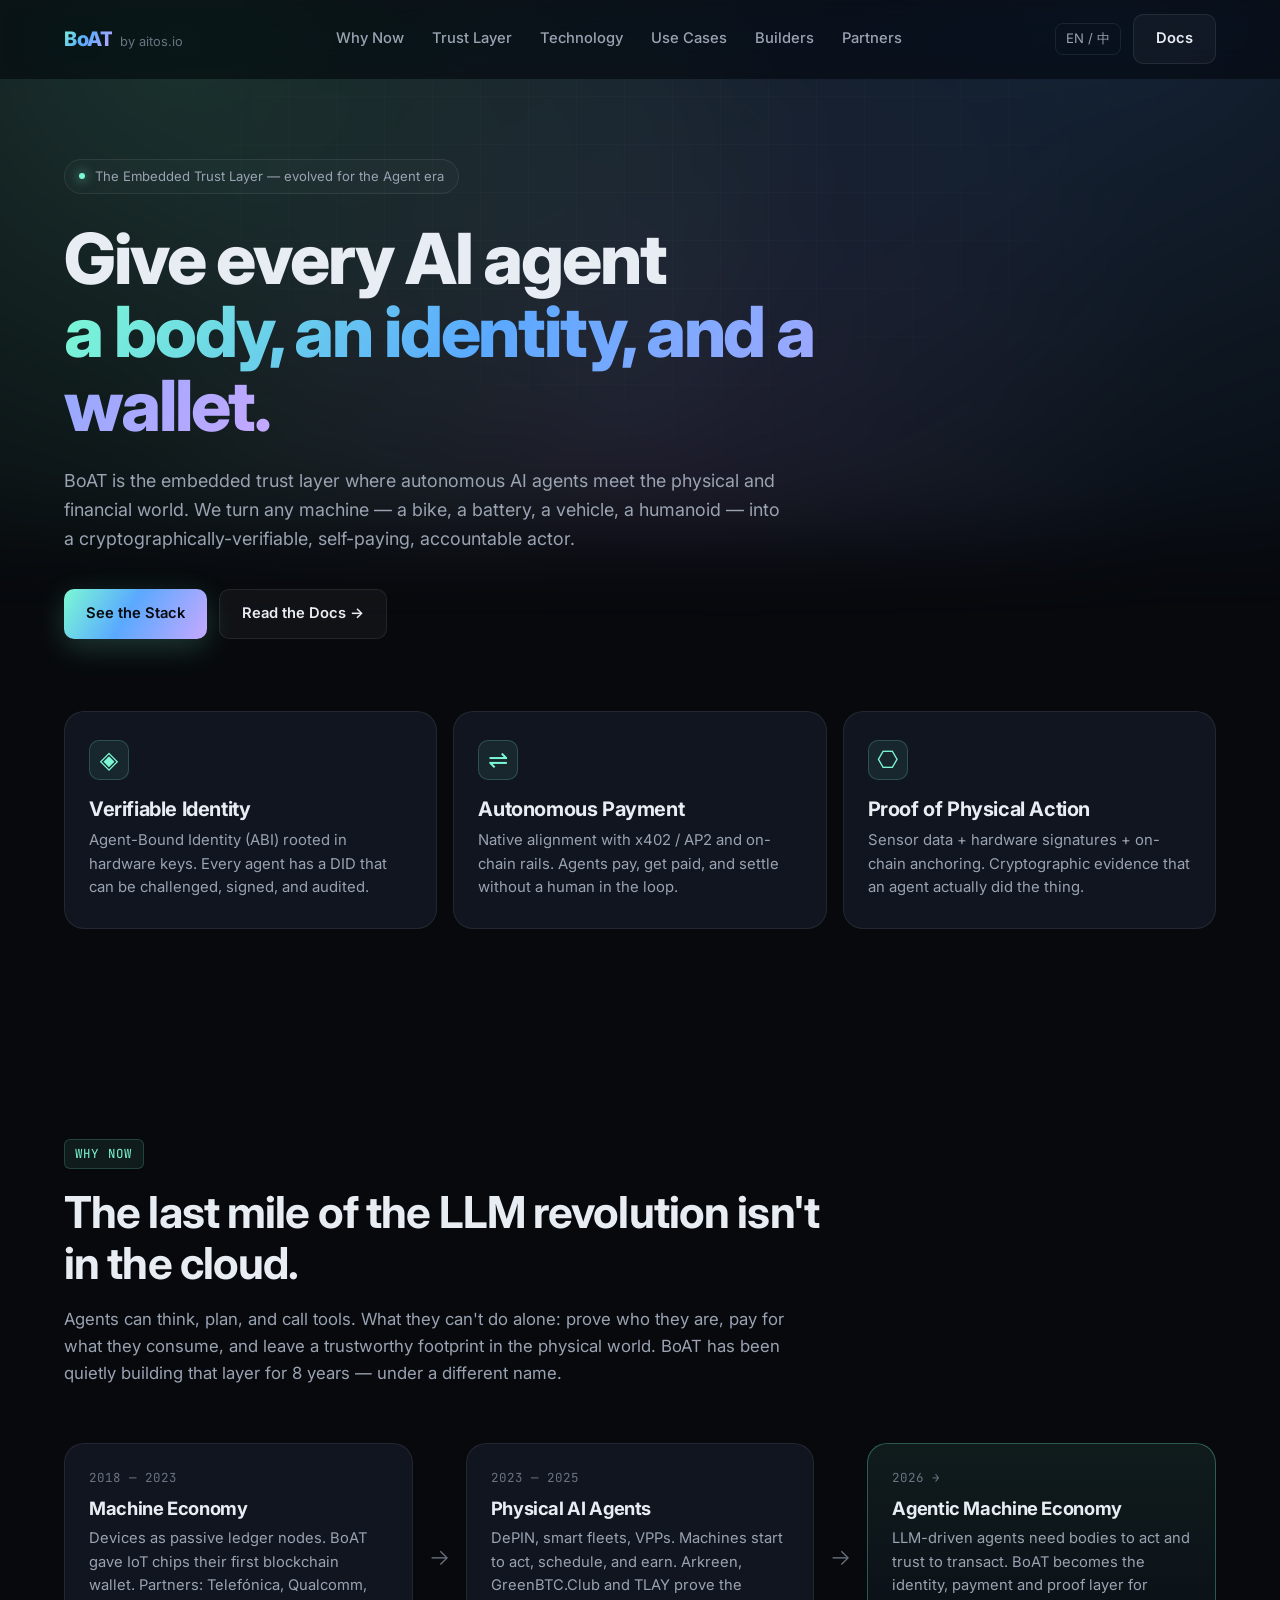
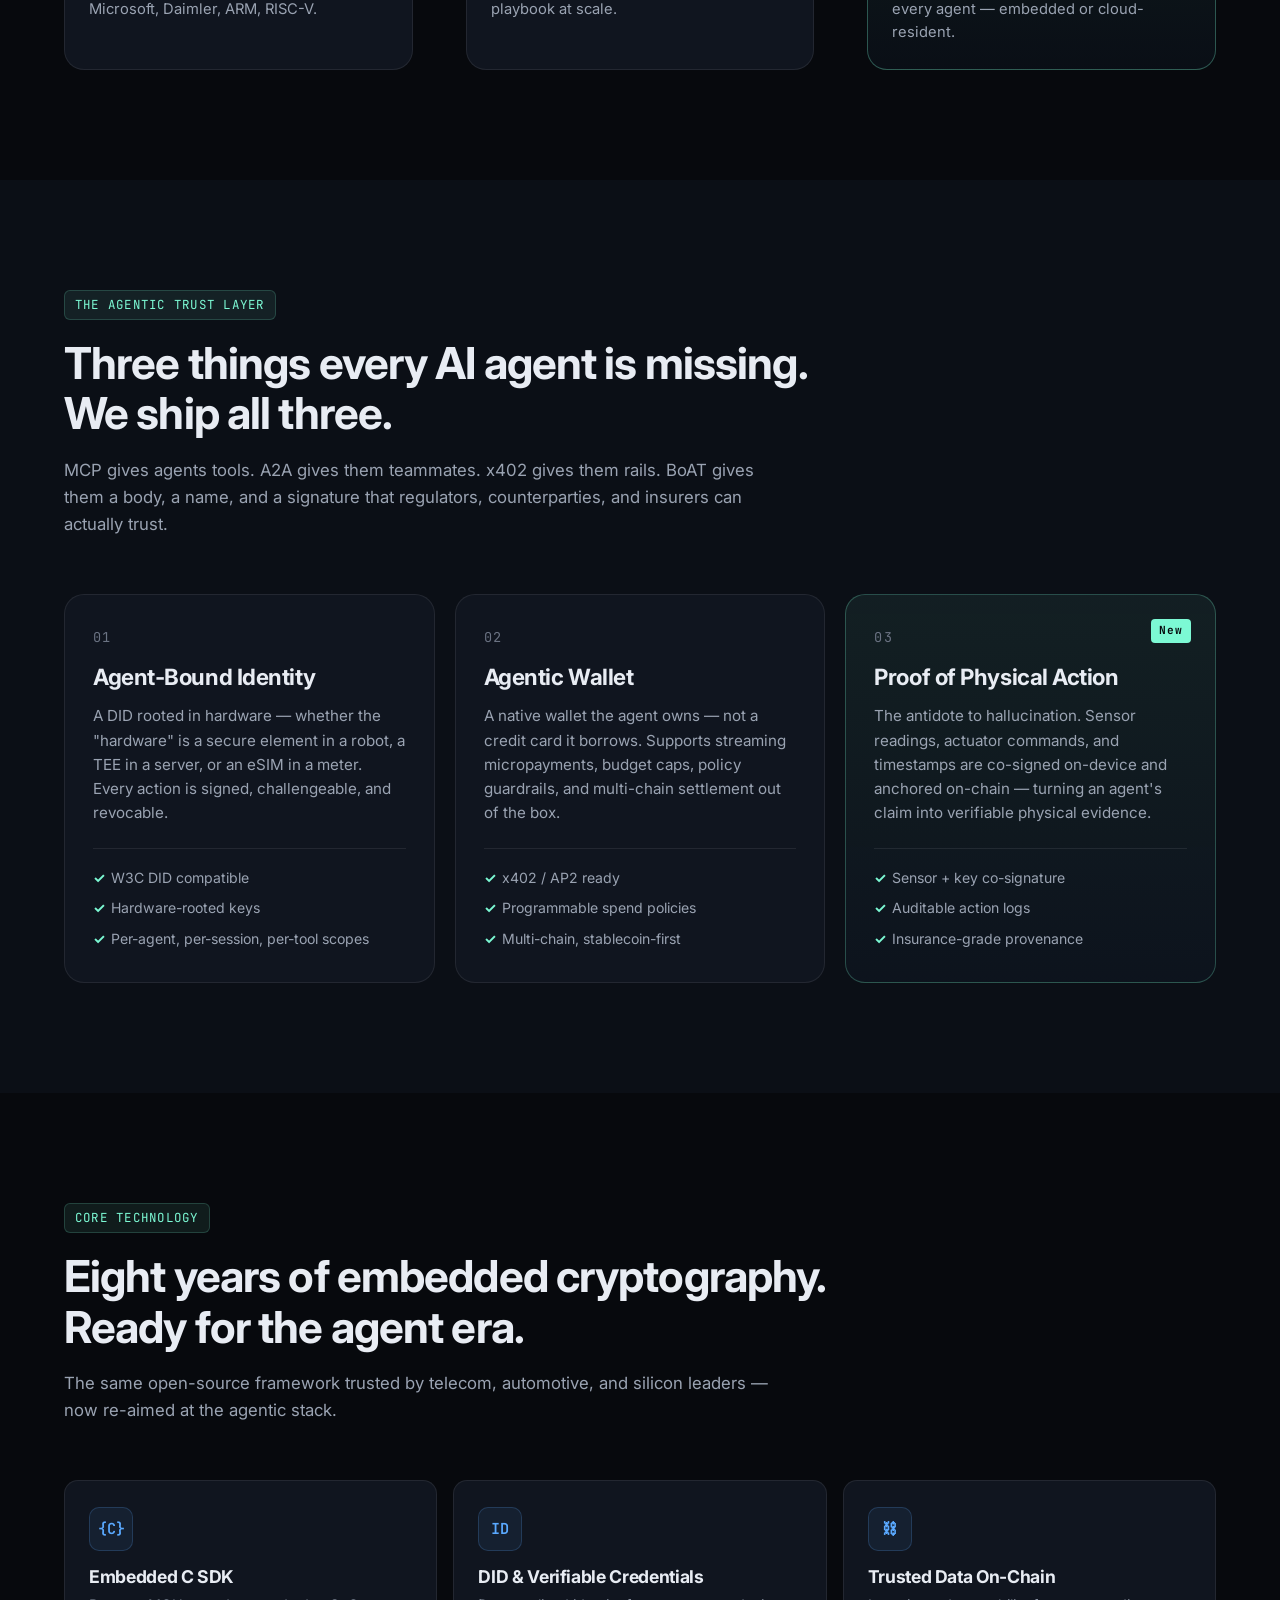
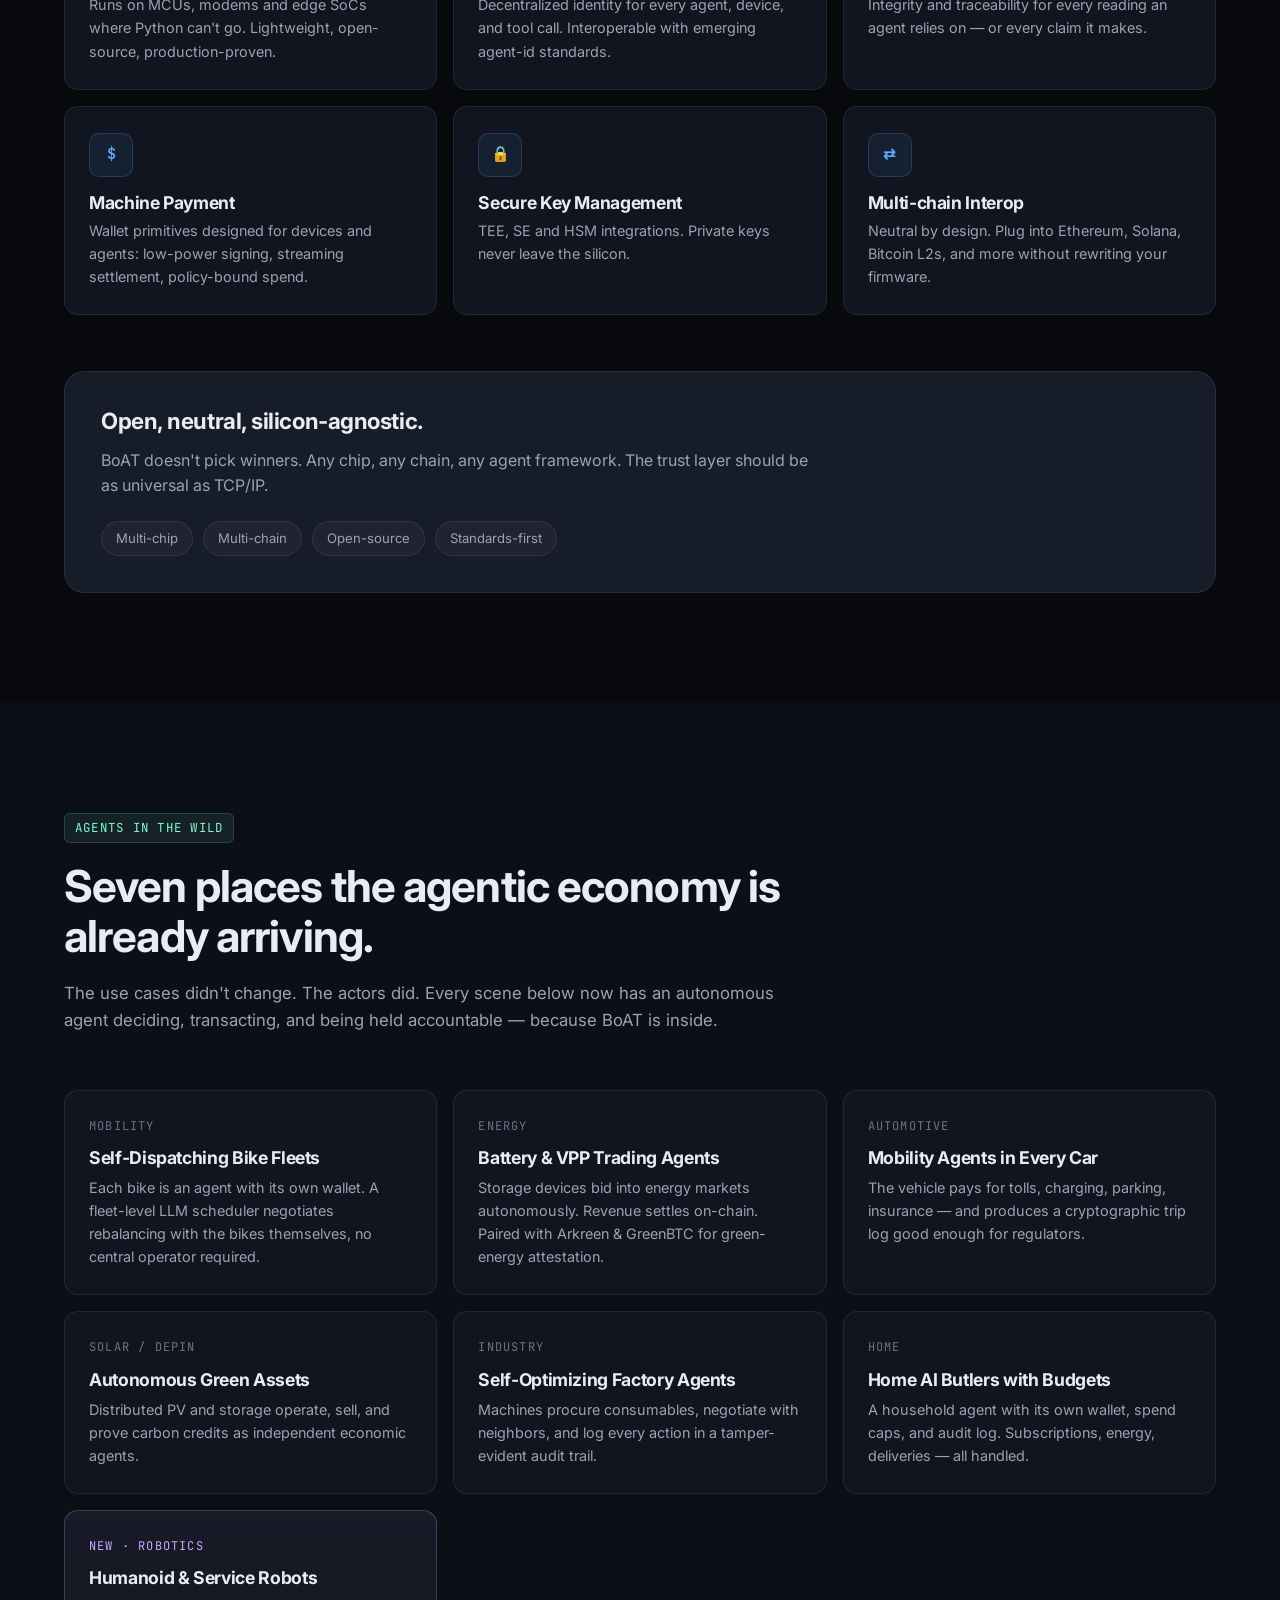
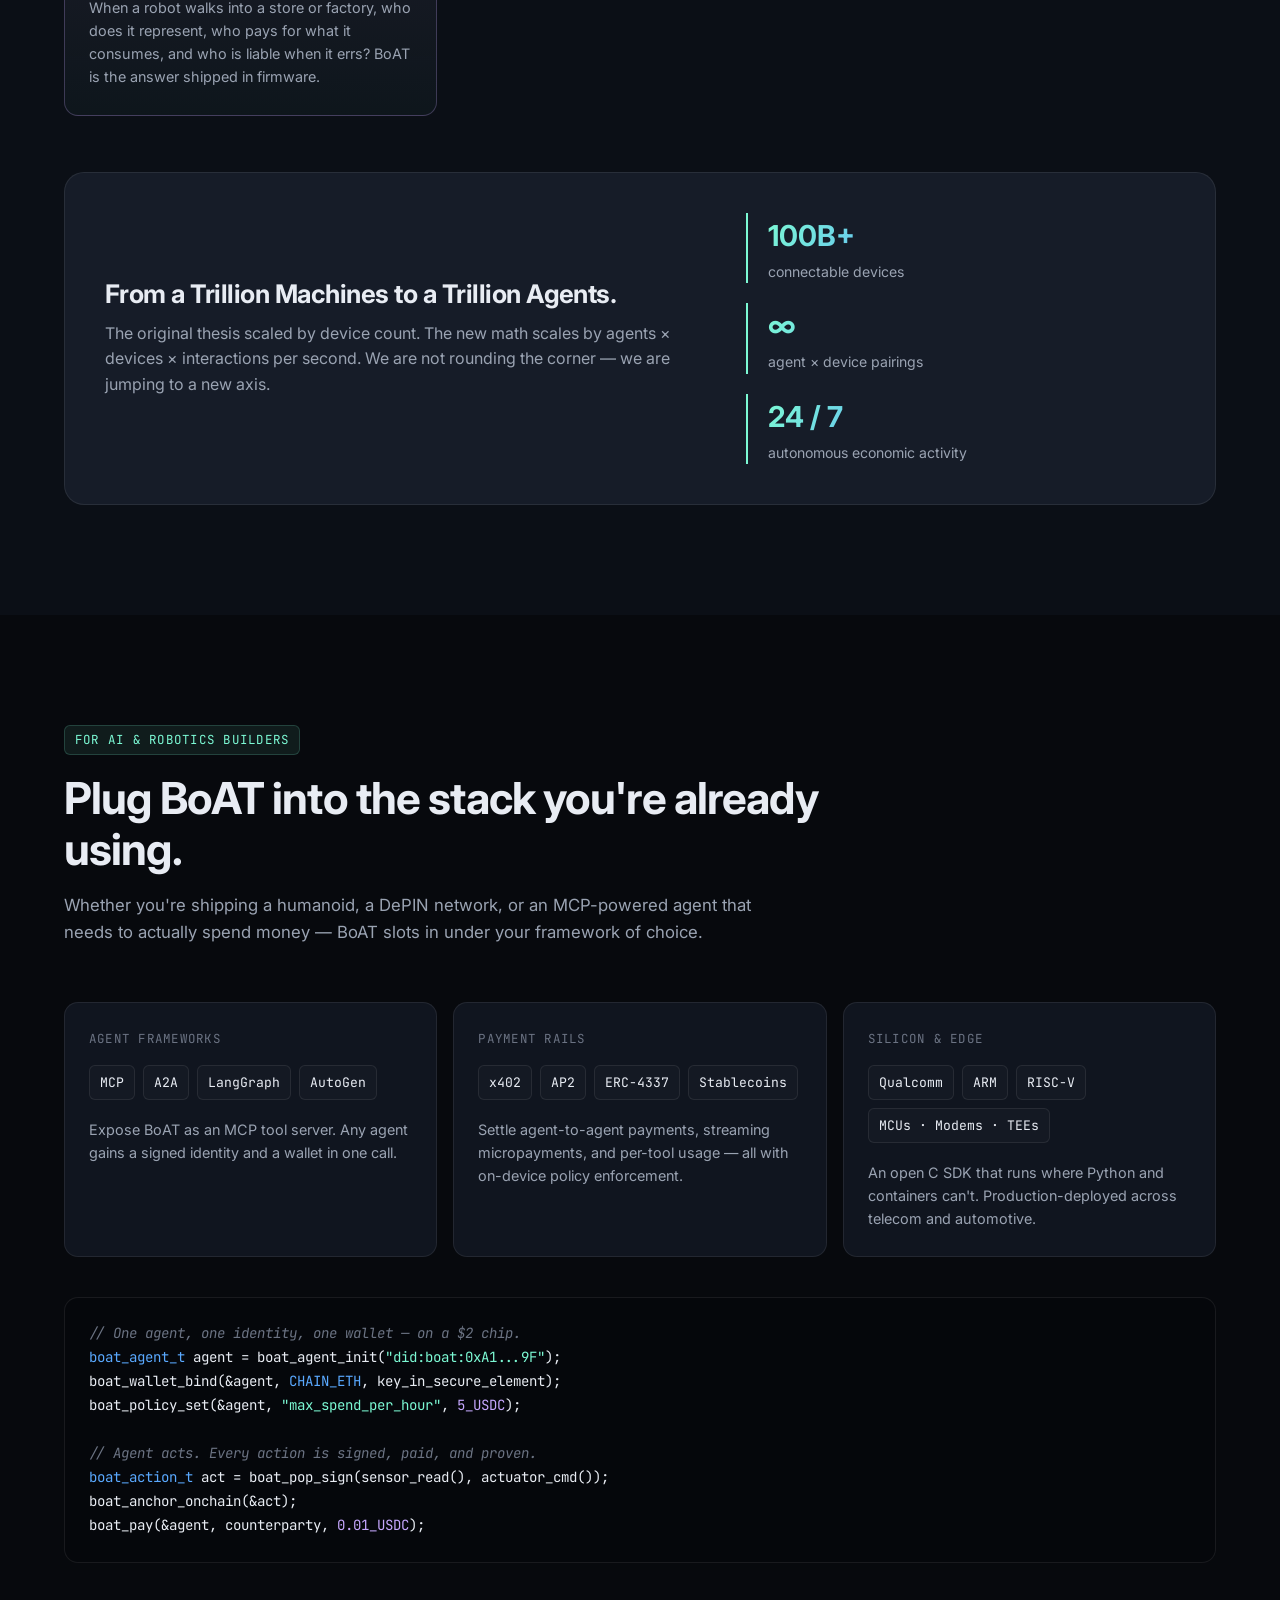
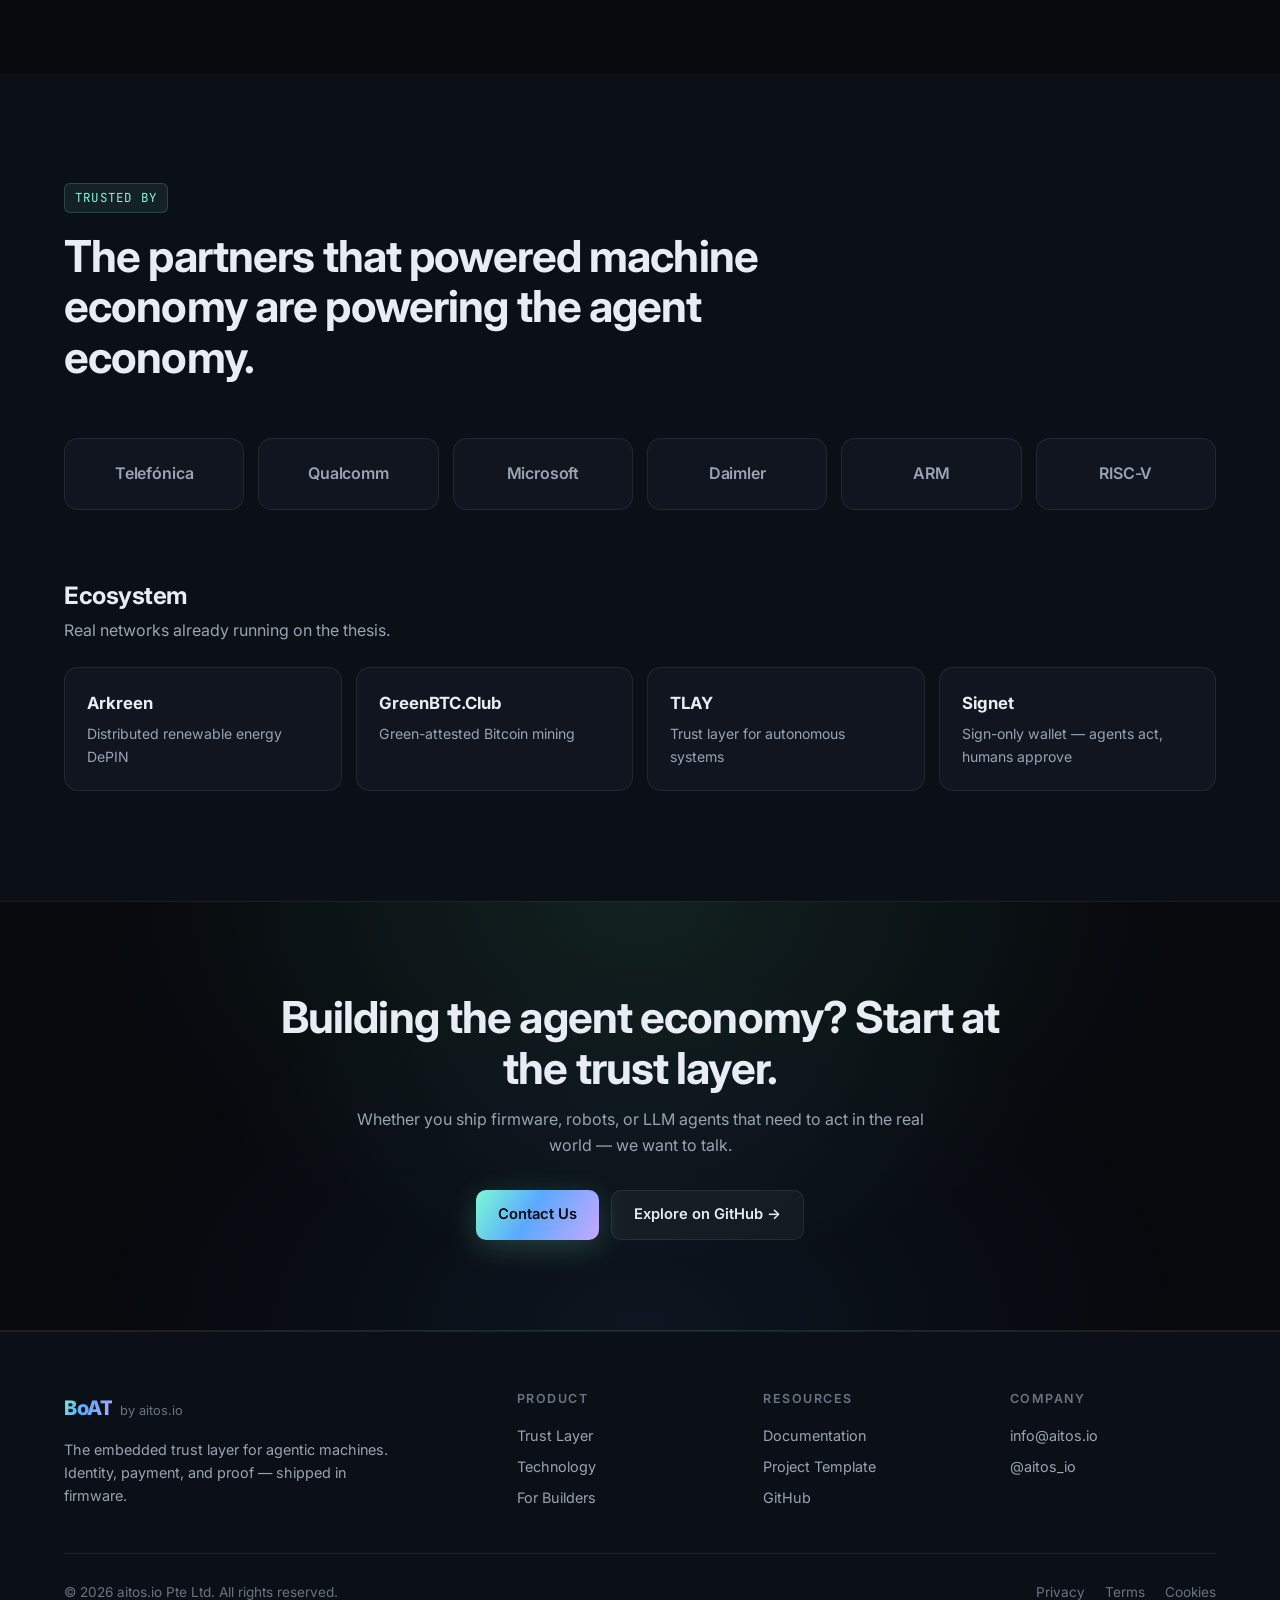
==== commit 043da645: "Add Signet to Ecosystem section Adds Signet (sign-only agent wallet) as the fourth ecosystem card, l" ====
--- a/index.html
+++ b/index.html
@@ -359,6 +359,10 @@
           <strong>TLAY</strong>
           <span data-i18n="eco.3">Trust layer for autonomous systems</span>
         </a>
+        <a class="eco-card" href="https://signet.aitos.io" target="_blank" rel="noopener">
+          <strong>Signet</strong>
+          <span data-i18n="eco.4">Sign-only wallet — agents act, humans approve</span>
+        </a>
       </div>
     </div>
   </div>
--- a/styles.css
+++ b/styles.css
@@ -366,7 +366,7 @@
 
 .ecosystem h3 { font-size: 1.5rem; margin-bottom: 8px; }
 .ecosystem > p { margin-bottom: 24px; }
-.eco-cards { display: grid; grid-template-columns: repeat(3, 1fr); gap: 14px; }
+.eco-cards { display: grid; grid-template-columns: repeat(4, 1fr); gap: 14px; }
 .eco-card {
   display: flex; flex-direction: column; gap: 6px;
   padding: 22px; background: var(--surface); border: 1px solid var(--border);
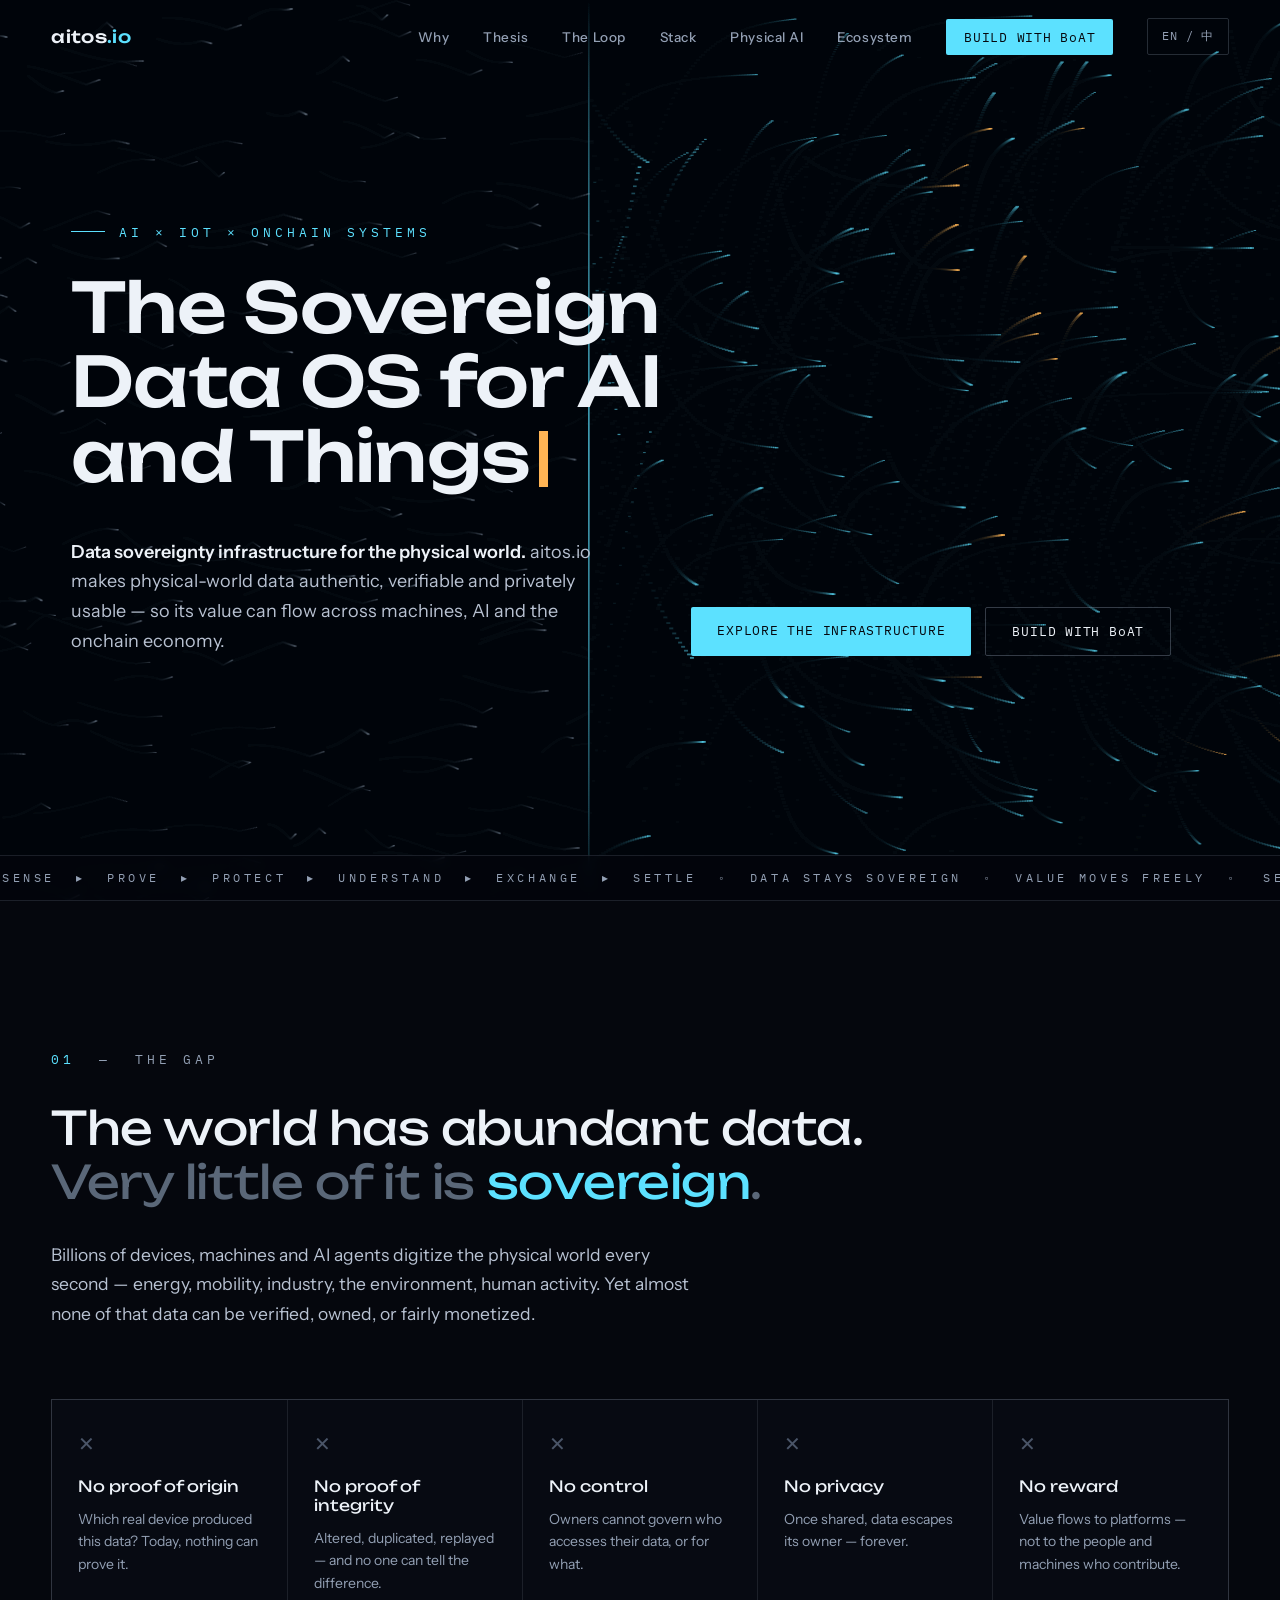
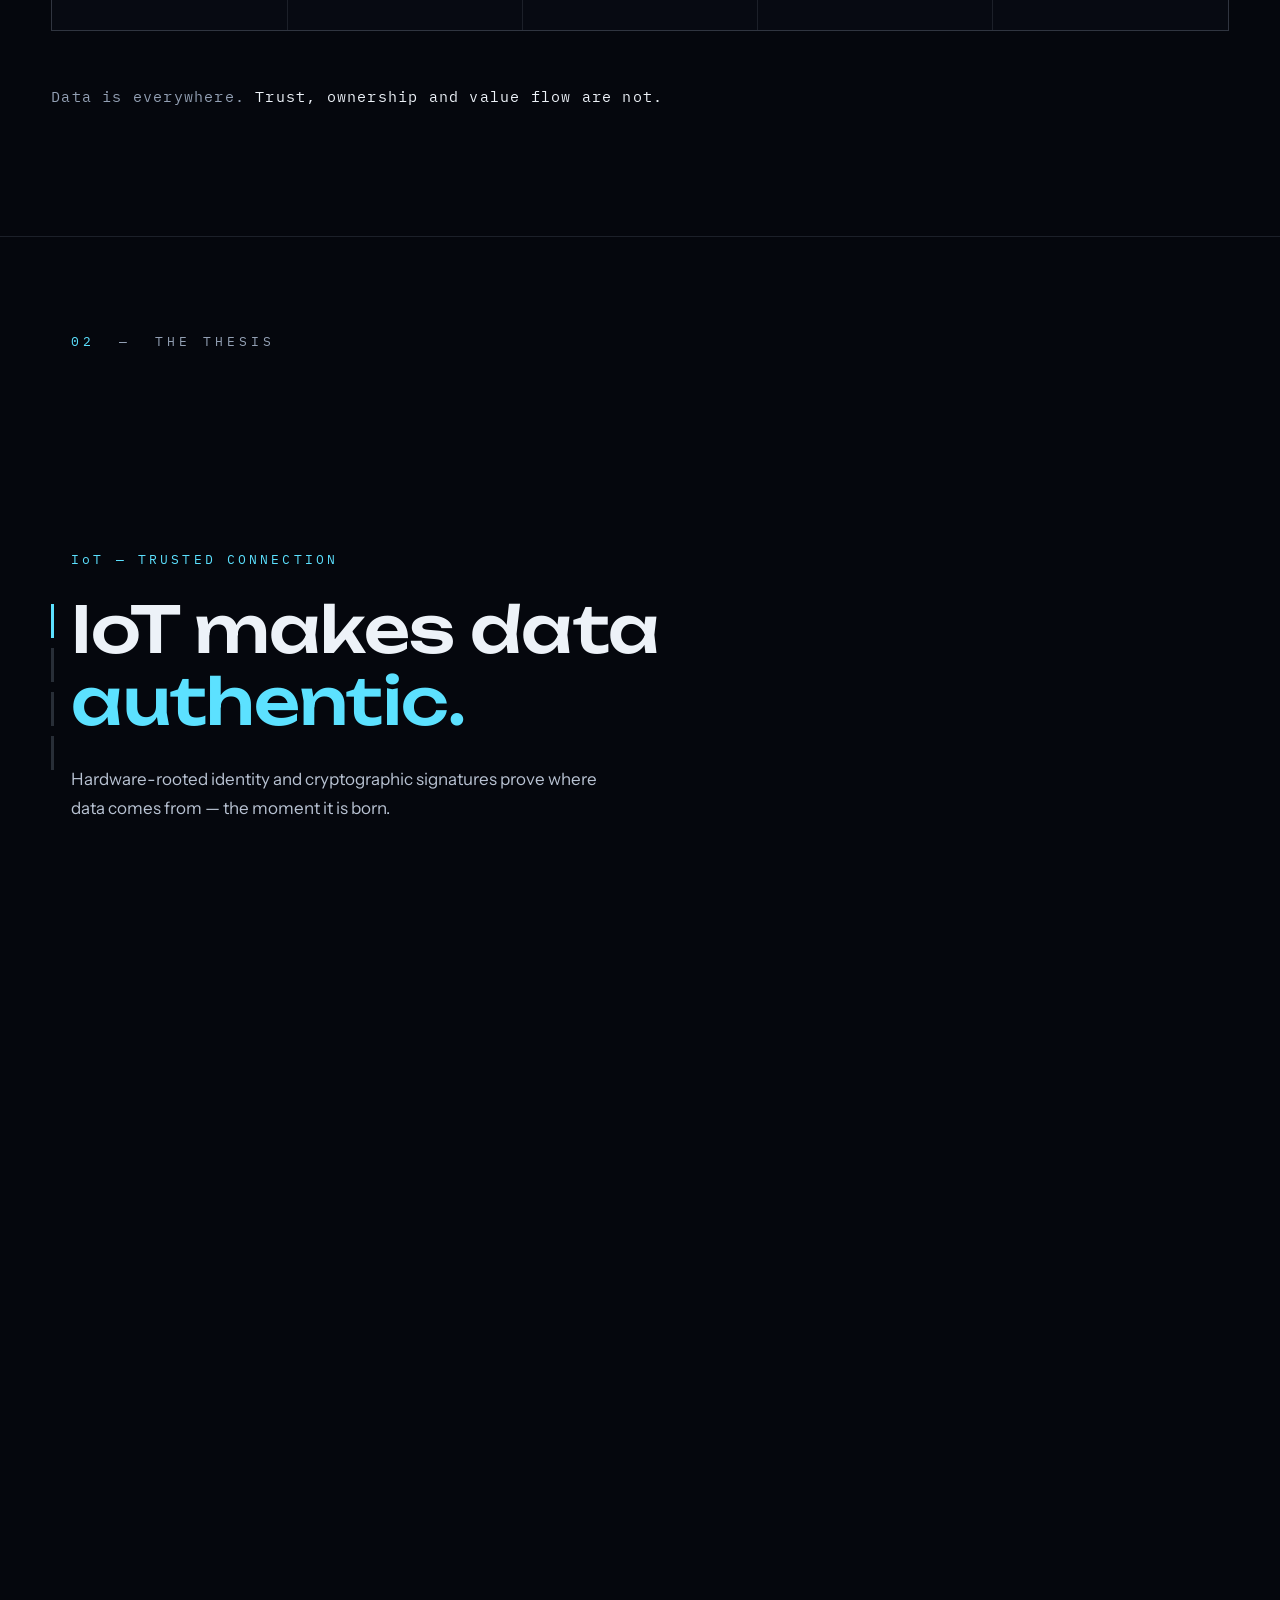
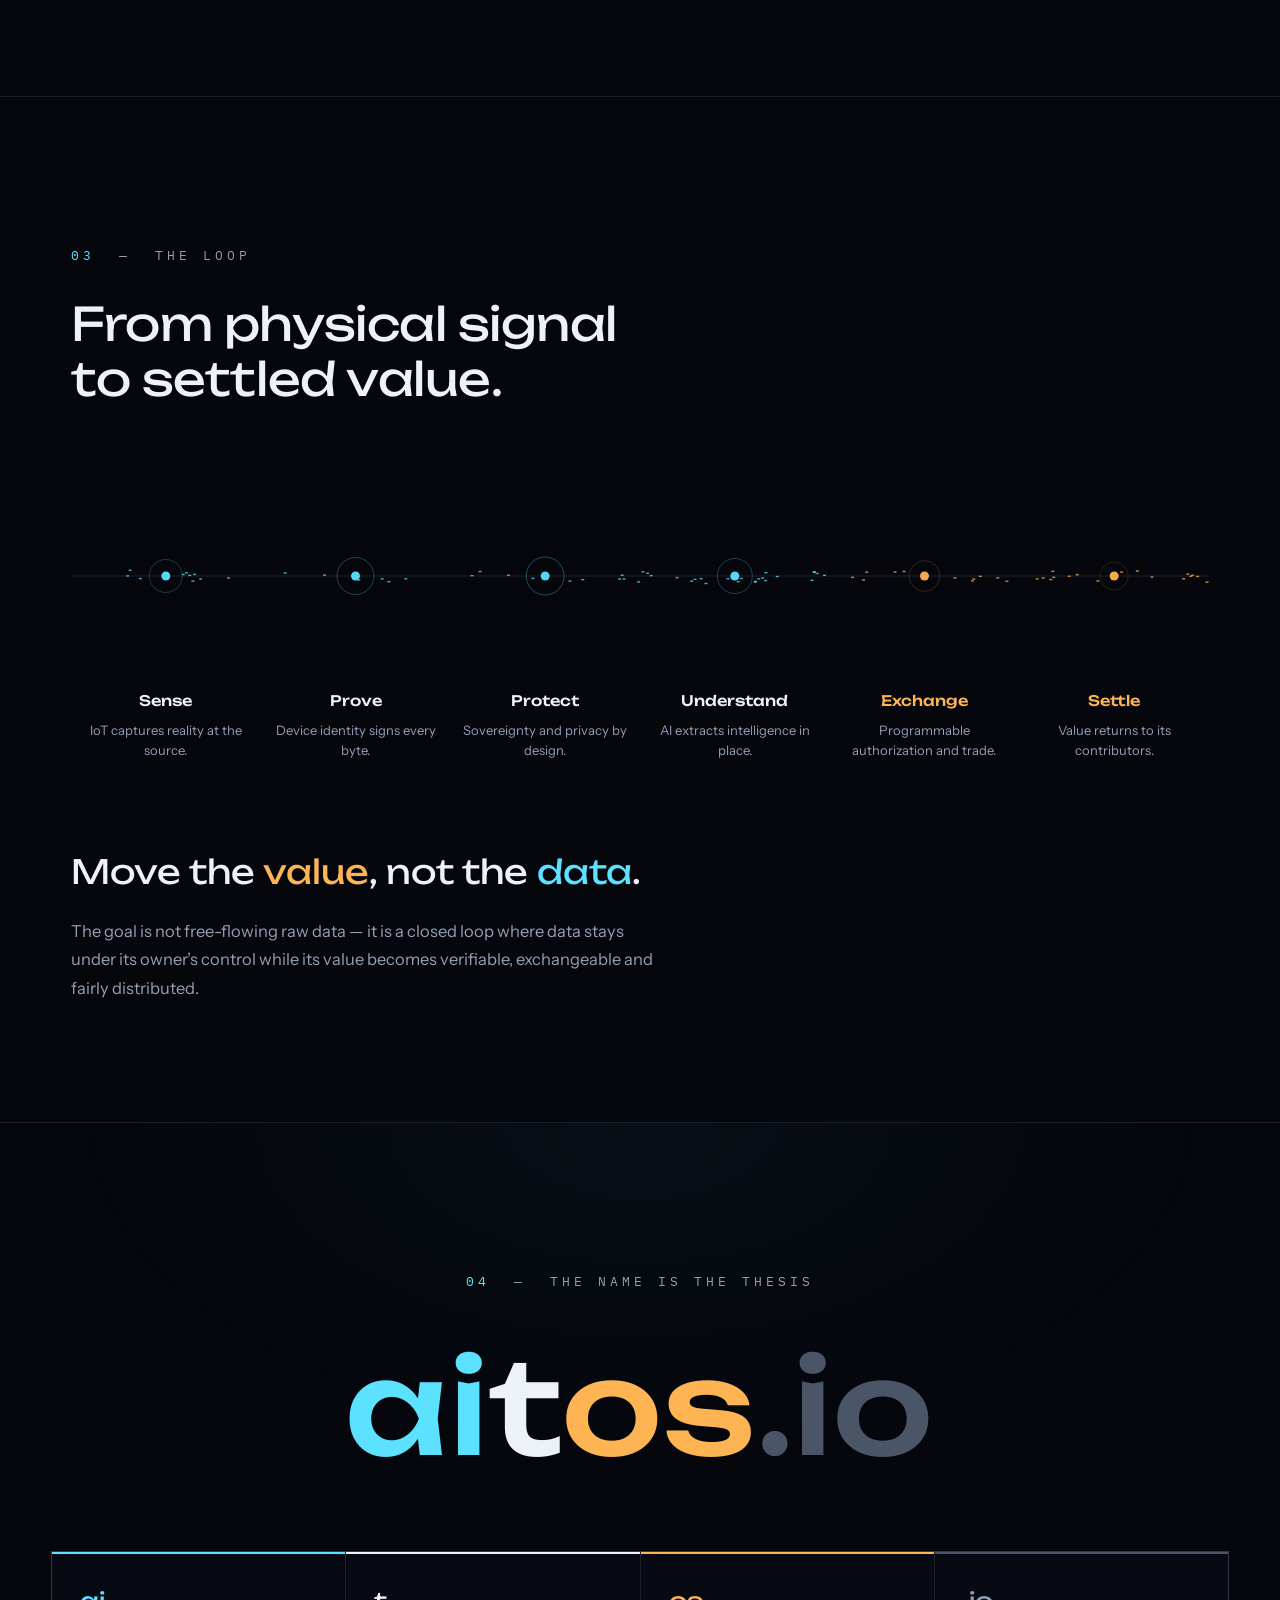
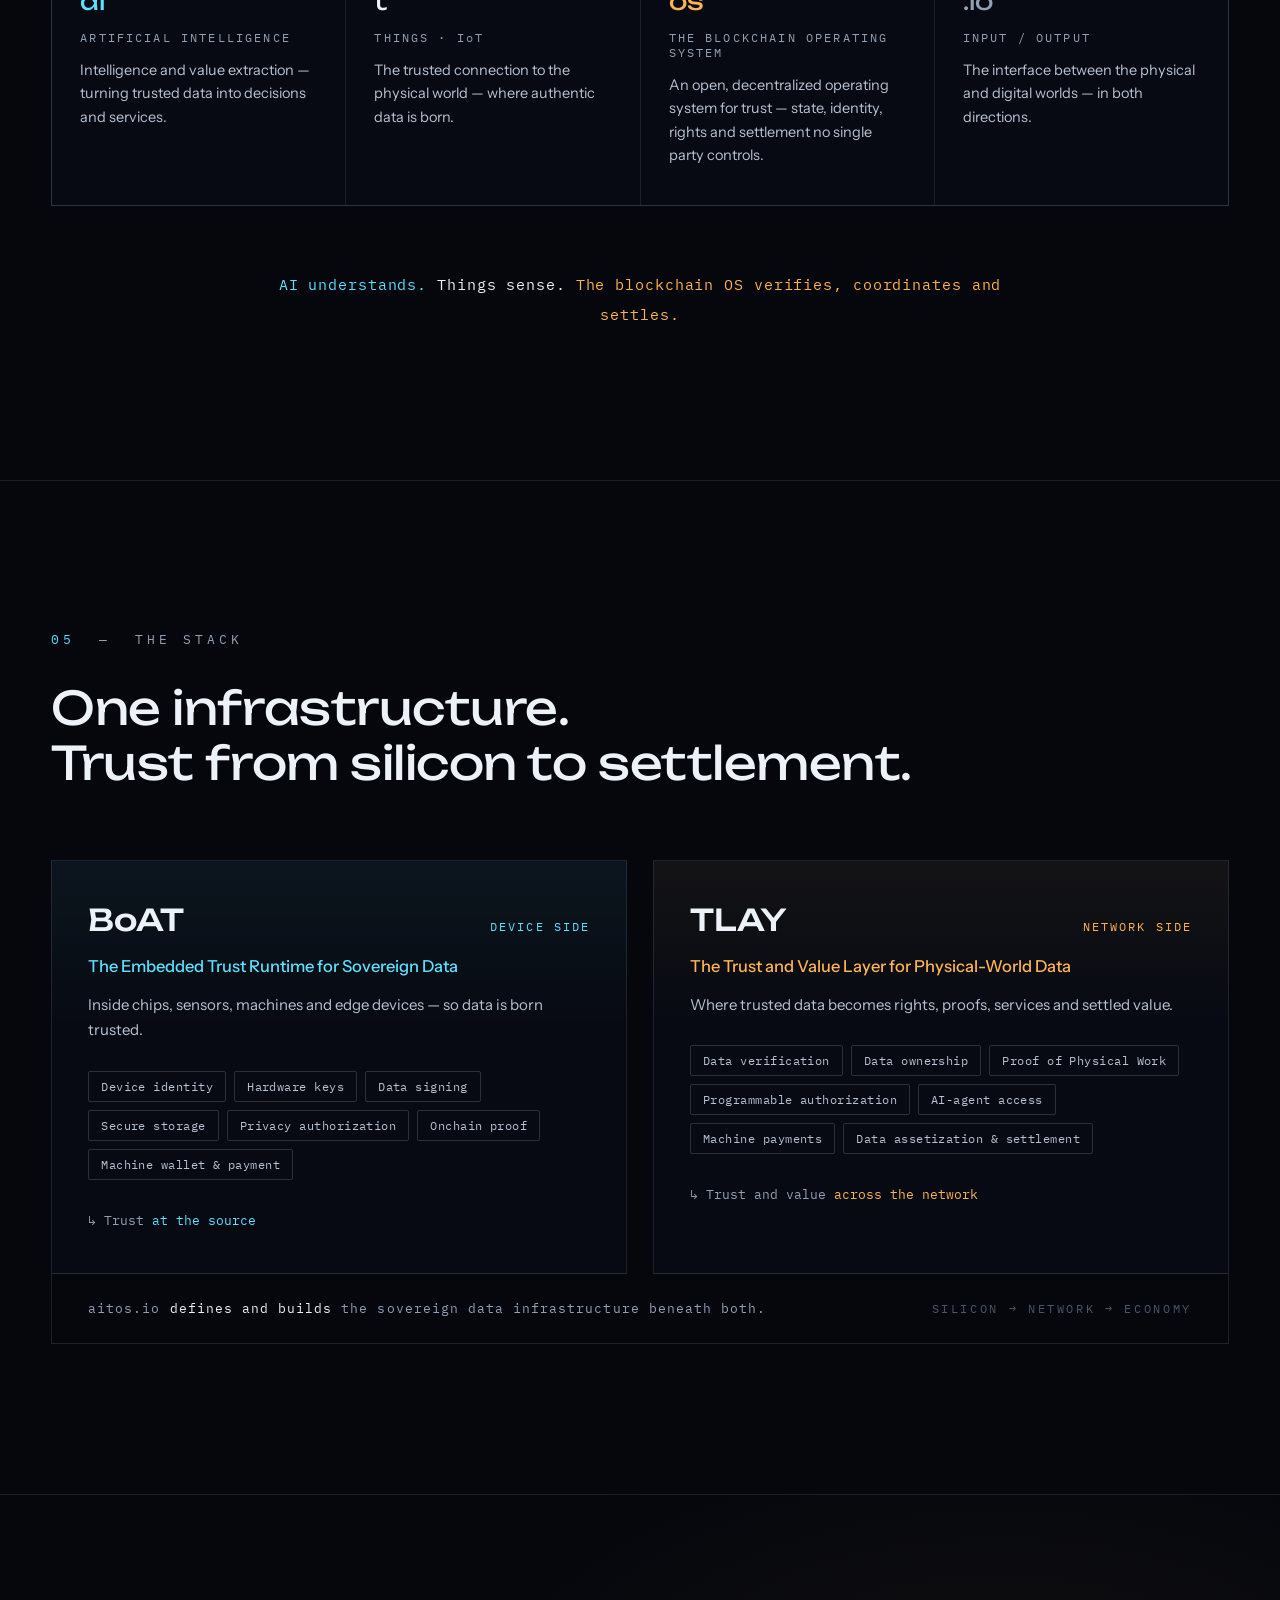
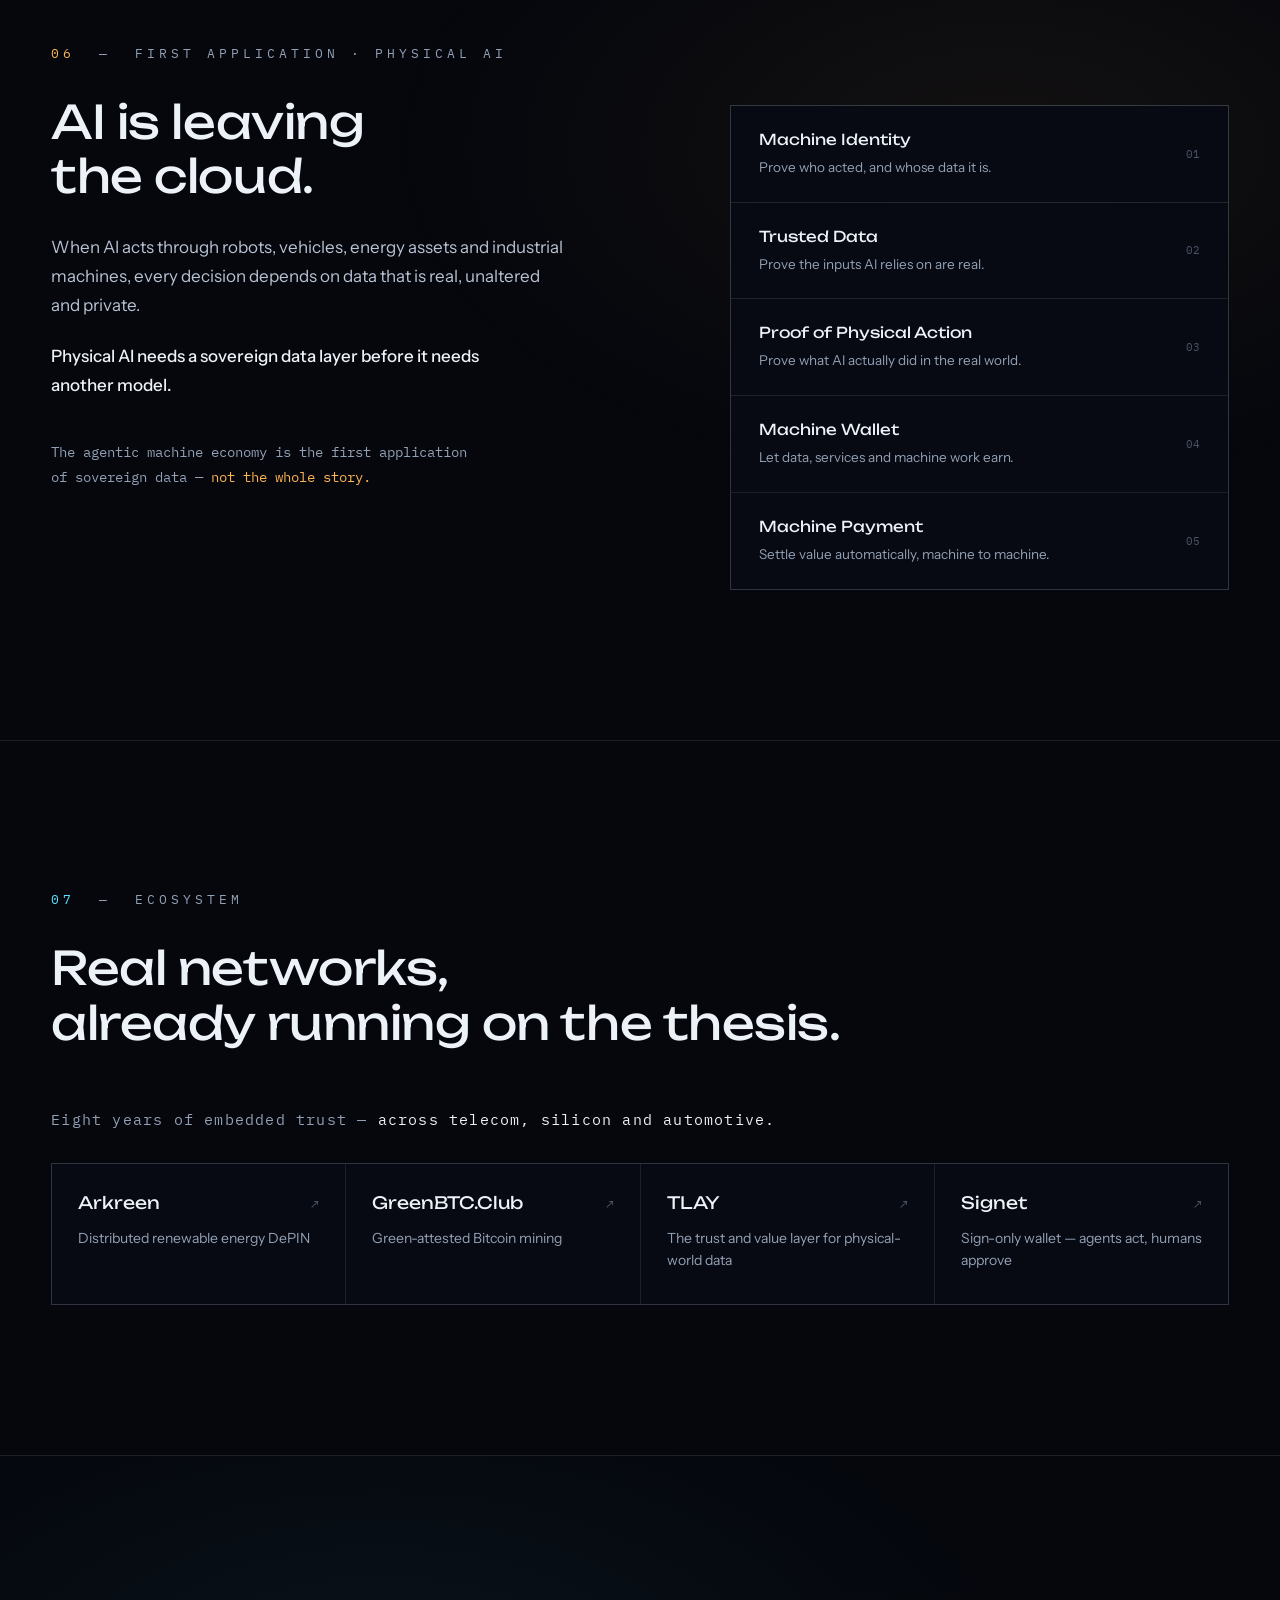
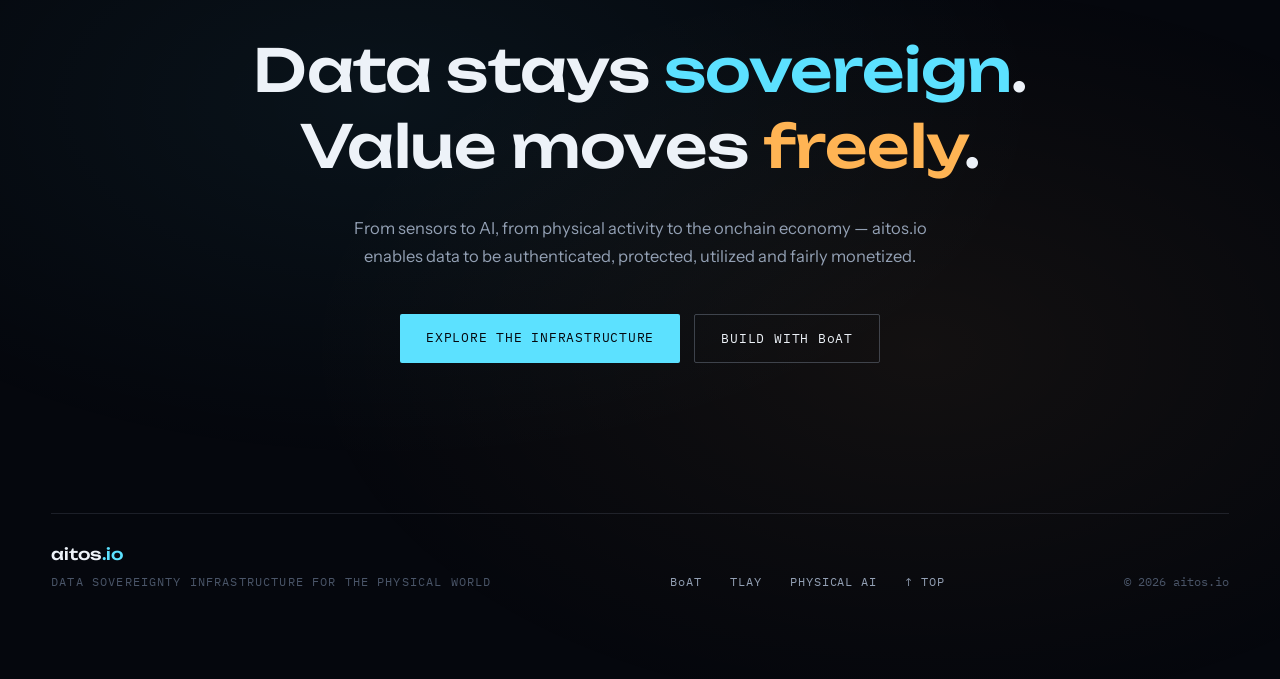
==== commit 0aef46c2: "Redesign landing page: The Sovereign Data OS for AI and Things Full visual and narrative rebuild bas" ====
--- a/index.html
+++ b/index.html
@@ -3,425 +3,377 @@
 <head>
   <meta charset="UTF-8" />
   <meta name="viewport" content="width=device-width, initial-scale=1.0" />
-  <title>BoAT — The Trust Layer for Agentic Machines</title>
-  <meta name="description" content="BoAT gives every AI agent a body, an identity, and a wallet. The embedded trust layer where autonomous agents meet the physical and financial world." />
+  <title>aitos.io — The Sovereign Data OS for AI and Things</title>
+  <meta name="description" content="aitos.io makes physical-world data authentic, verifiable and privately usable — so its value can flow across machines, AI and the onchain economy. Data stays sovereign. Value moves freely." />
   <meta name="author" content="aitos.io" />
-  <meta name="keywords" content="AI Agent, Agentic Economy, DePIN, BoAT, Physical AI, Robotics, x402, MCP, DID, IoT, Machine Economy, aitos" />
-
-  <meta property="og:title" content="BoAT — The Trust Layer for Agentic Machines" />
-  <meta property="og:description" content="Give every AI agent a body, an identity, and a wallet." />
+  <meta name="keywords" content="Data Sovereignty, Sovereign Data, IoT, Blockchain, AI, Physical AI, DePIN, BoAT, TLAY, Machine Economy, Trusted Data, Onchain, aitos" />
+
+  <meta property="og:title" content="aitos.io — The Sovereign Data OS for AI and Things" />
+  <meta property="og:description" content="Data stays sovereign. Value moves freely." />
   <meta property="og:type" content="website" />
   <meta name="twitter:card" content="summary_large_image" />
   <meta name="twitter:site" content="@aitos_io" />
 
   <link rel="preconnect" href="https://fonts.googleapis.com" />
   <link rel="preconnect" href="https://fonts.gstatic.com" crossorigin />
-  <link href="https://fonts.googleapis.com/css2?family=Inter:wght@300;400;500;600;700;800&family=JetBrains+Mono:wght@400;500&display=swap" rel="stylesheet" />
-  <link rel="stylesheet" href="styles.css" />
+  <link href="https://fonts.googleapis.com/css2?family=Unbounded:wght@300;400;500;600&family=Instrument+Sans:ital,wght@0,400;0,500;0,600;1,400&family=IBM+Plex+Mono:wght@400;500&display=swap" rel="stylesheet" />
+  <link rel="stylesheet" href="styles.css?v=20260717d" />
 </head>
 <body>
 
-<!-- ambient background -->
-<div class="bg-grid" aria-hidden="true"></div>
-<div class="bg-glow" aria-hidden="true"></div>
-
 <!-- NAV -->
-<header class="nav">
-  <div class="nav-inner">
-    <a href="#top" class="brand">
-      <span class="brand-mark">BoAT</span>
-      <span class="brand-sub" data-i18n="brand.sub">by aitos.io</span>
-    </a>
-    <nav class="nav-links">
-      <a href="#why" data-i18n="nav.why">Why Now</a>
-      <a href="#stack" data-i18n="nav.stack">Trust Layer</a>
-      <a href="#tech" data-i18n="nav.tech">Technology</a>
-      <a href="#usecases" data-i18n="nav.usecases">Use Cases</a>
-      <a href="#builders" data-i18n="nav.builders">Builders</a>
-      <a href="#partners" data-i18n="nav.partners">Partners</a>
-    </nav>
-    <div class="nav-actions">
-      <button class="lang-toggle" id="langToggle" aria-label="Toggle language">EN / 中</button>
-      <a class="btn btn-ghost" href="https://github.com/aitos-io/BoAT-EdgeDocs" target="_blank" rel="noopener" data-i18n="nav.docs">Docs</a>
+<nav class="nav" id="nav">
+  <a href="#top" class="brand">aitos<span class="cy">.io</span></a>
+  <div class="nav-right">
+    <a href="#gap" class="nav-link" data-i18n="nav.why">Why</a>
+    <a href="#thesis" class="nav-link" data-i18n="nav.thesis">Thesis</a>
+    <a href="#loop" class="nav-link" data-i18n="nav.loop">The Loop</a>
+    <a href="#stack" class="nav-link" data-i18n="nav.stack">Stack</a>
+    <a href="#physical-ai" class="nav-link" data-i18n="nav.pai">Physical AI</a>
+    <a href="#ecosystem" class="nav-link" data-i18n="nav.eco">Ecosystem</a>
+    <a href="#contact" class="nav-cta" data-i18n="nav.cta">BUILD WITH BoAT</a>
+    <button class="lang-toggle" id="langToggle" aria-label="Toggle language">EN / 中</button>
+  </div>
+</nav>
+
+<!-- HERO -->
+<header id="top" class="hero">
+  <canvas class="hero-canvas" id="heroCanvas" aria-hidden="true"></canvas>
+  <div class="hero-inner">
+    <div class="eyebrow"><span class="eyebrow-rule"></span><span data-i18n="hero.eyebrow">AI × IoT × Onchain Systems</span></div>
+    <h1 class="hero-title"><span data-i18n-html="hero.title">The Sovereign<br>Data OS for AI<br>and Things</span><span class="cursor" aria-hidden="true"></span></h1>
+    <div class="hero-row">
+      <p class="hero-sub" data-i18n-html="hero.sub"><strong>Data sovereignty infrastructure for the physical world.</strong> aitos.io makes physical-world data authentic, verifiable and privately usable — so its value can flow across machines, AI and the onchain economy.</p>
+      <div class="cta-row">
+        <a href="#thesis" class="btn btn-solid" data-i18n="hero.cta1">EXPLORE THE INFRASTRUCTURE</a>
+        <a href="#stack" class="btn btn-ghost" data-i18n="hero.cta2">BUILD WITH BoAT</a>
+      </div>
+    </div>
+  </div>
+  <div class="ticker" aria-hidden="true">
+    <div class="ticker-track">
+      <span>SENSE&nbsp;&nbsp;▸&nbsp;&nbsp;PROVE&nbsp;&nbsp;▸&nbsp;&nbsp;PROTECT&nbsp;&nbsp;▸&nbsp;&nbsp;UNDERSTAND&nbsp;&nbsp;▸&nbsp;&nbsp;EXCHANGE&nbsp;&nbsp;▸&nbsp;&nbsp;SETTLE&nbsp;&nbsp;◦&nbsp;&nbsp;DATA STAYS SOVEREIGN&nbsp;&nbsp;◦&nbsp;&nbsp;VALUE MOVES FREELY&nbsp;&nbsp;◦&nbsp;&nbsp;</span>
+      <span>SENSE&nbsp;&nbsp;▸&nbsp;&nbsp;PROVE&nbsp;&nbsp;▸&nbsp;&nbsp;PROTECT&nbsp;&nbsp;▸&nbsp;&nbsp;UNDERSTAND&nbsp;&nbsp;▸&nbsp;&nbsp;EXCHANGE&nbsp;&nbsp;▸&nbsp;&nbsp;SETTLE&nbsp;&nbsp;◦&nbsp;&nbsp;DATA STAYS SOVEREIGN&nbsp;&nbsp;◦&nbsp;&nbsp;VALUE MOVES FREELY&nbsp;&nbsp;◦&nbsp;&nbsp;</span>
     </div>
   </div>
 </header>
 
-<main id="top">
-
-<!-- HERO -->
-<section class="hero">
-  <div class="container">
-    <div class="eyebrow">
-      <span class="dot"></span>
-      <span data-i18n="hero.eyebrow">The Embedded Trust Layer — evolved for the Agent era</span>
-    </div>
-    <h1 class="hero-title">
-      <span data-i18n="hero.title1">Give every AI agent</span><br/>
-      <span class="grad" data-i18n="hero.title2">a body, an identity, and a wallet.</span>
-    </h1>
-    <p class="hero-sub" data-i18n="hero.sub">
-      BoAT is the embedded trust layer where autonomous AI agents meet the physical and financial world. We turn any machine — a bike, a battery, a vehicle, a humanoid — into a cryptographically-verifiable, self-paying, accountable actor.
-    </p>
-    <div class="hero-cta">
-      <a class="btn btn-primary" href="#stack" data-i18n="hero.cta1">See the Stack</a>
-      <a class="btn btn-ghost" href="https://github.com/aitos-io/BoAT-EdgeDocs" target="_blank" rel="noopener" data-i18n="hero.cta2">Read the Docs →</a>
-    </div>
-
-    <div class="hero-cards">
-      <div class="card">
-        <div class="card-icon">◈</div>
-        <h3 data-i18n="hero.card1.t">Verifiable Identity</h3>
-        <p data-i18n="hero.card1.d">Agent-Bound Identity (ABI) rooted in hardware keys. Every agent has a DID that can be challenged, signed, and audited.</p>
-      </div>
-      <div class="card">
-        <div class="card-icon">⇌</div>
-        <h3 data-i18n="hero.card2.t">Autonomous Payment</h3>
-        <p data-i18n="hero.card2.d">Native alignment with x402 / AP2 and on-chain rails. Agents pay, get paid, and settle without a human in the loop.</p>
-      </div>
-      <div class="card">
-        <div class="card-icon">⎔</div>
-        <h3 data-i18n="hero.card3.t">Proof of Physical Action</h3>
-        <p data-i18n="hero.card3.d">Sensor data + hardware signatures + on-chain anchoring. Cryptographic evidence that an agent actually did the thing.</p>
-      </div>
-    </div>
-  </div>
-</section>
-
-<!-- WHY NOW -->
-<section id="why" class="section">
-  <div class="container">
-    <div class="section-head">
-      <div class="tag" data-i18n="why.tag">Why Now</div>
-      <h2 data-i18n="why.title">The last mile of the LLM revolution isn't in the cloud.</h2>
-      <p class="section-sub" data-i18n="why.sub">Agents can think, plan, and call tools. What they can't do alone: prove who they are, pay for what they consume, and leave a trustworthy footprint in the physical world. BoAT has been quietly building that layer for 8 years — under a different name.</p>
-    </div>
-
-    <div class="timeline">
-      <div class="tl-step">
-        <div class="tl-era" data-i18n="why.t1.era">2018 — 2023</div>
-        <h4 data-i18n="why.t1.t">Machine Economy</h4>
-        <p data-i18n="why.t1.d">Devices as passive ledger nodes. BoAT gave IoT chips their first blockchain wallet. Partners: Telefónica, Qualcomm, Microsoft, Daimler, ARM, RISC-V.</p>
-      </div>
-      <div class="tl-arrow">→</div>
-      <div class="tl-step">
-        <div class="tl-era" data-i18n="why.t2.era">2023 — 2025</div>
-        <h4 data-i18n="why.t2.t">Physical AI Agents</h4>
-        <p data-i18n="why.t2.d">DePIN, smart fleets, VPPs. Machines start to act, schedule, and earn. Arkreen, GreenBTC.Club and TLAY prove the playbook at scale.</p>
-      </div>
-      <div class="tl-arrow">→</div>
-      <div class="tl-step tl-now">
-        <div class="tl-era" data-i18n="why.t3.era">2026 →</div>
-        <h4 data-i18n="why.t3.t">Agentic Machine Economy</h4>
-        <p data-i18n="why.t3.d">LLM-driven agents need bodies to act and trust to transact. BoAT becomes the identity, payment and proof layer for every agent — embedded or cloud-resident.</p>
-      </div>
-    </div>
-  </div>
-</section>
-
-<!-- TRUST LAYER / STACK -->
-<section id="stack" class="section section-alt">
-  <div class="container">
-    <div class="section-head">
-      <div class="tag" data-i18n="stack.tag">The Agentic Trust Layer</div>
-      <h2 data-i18n="stack.title">Three things every AI agent is missing. We ship all three.</h2>
-      <p class="section-sub" data-i18n="stack.sub">MCP gives agents tools. A2A gives them teammates. x402 gives them rails. BoAT gives them a body, a name, and a signature that regulators, counterparties, and insurers can actually trust.</p>
-    </div>
-
+<!-- 01 THE GAP -->
+<section id="gap" class="section">
+  <div class="wrap">
+    <div class="sec-eyebrow" data-reveal="0"><span class="cy">01</span>&nbsp;&nbsp;—&nbsp;&nbsp;<span data-i18n="gap.label">The Gap</span></div>
+    <h2 class="sec-title" data-reveal="1" data-i18n-html="gap.title">The world has abundant data.<br><span class="mut">Very little of it is </span><span class="cy">sovereign</span><span class="mut">.</span></h2>
+    <p class="sec-sub" data-reveal="2" data-i18n="gap.sub">Billions of devices, machines and AI agents digitize the physical world every second — energy, mobility, industry, the environment, human activity. Yet almost none of that data can be verified, owned, or fairly monetized.</p>
+    <div class="hair-grid gap-grid">
+      <div class="gap-card" data-reveal="3">
+        <div class="x-glyph">✕</div>
+        <div class="card-t" data-i18n="gap.1.t">No proof of origin</div>
+        <p class="card-d" data-i18n="gap.1.d">Which real device produced this data? Today, nothing can prove it.</p>
+      </div>
+      <div class="gap-card" data-reveal="4">
+        <div class="x-glyph">✕</div>
+        <div class="card-t" data-i18n="gap.2.t">No proof of integrity</div>
+        <p class="card-d" data-i18n="gap.2.d">Altered, duplicated, replayed — and no one can tell the difference.</p>
+      </div>
+      <div class="gap-card" data-reveal="5">
+        <div class="x-glyph">✕</div>
+        <div class="card-t" data-i18n="gap.3.t">No control</div>
+        <p class="card-d" data-i18n="gap.3.d">Owners cannot govern who accesses their data, or for what.</p>
+      </div>
+      <div class="gap-card" data-reveal="6">
+        <div class="x-glyph">✕</div>
+        <div class="card-t" data-i18n="gap.4.t">No privacy</div>
+        <p class="card-d" data-i18n="gap.4.d">Once shared, data escapes its owner — forever.</p>
+      </div>
+      <div class="gap-card" data-reveal="7">
+        <div class="x-glyph">✕</div>
+        <div class="card-t" data-i18n="gap.5.t">No reward</div>
+        <p class="card-d" data-i18n="gap.5.d">Value flows to platforms — not to the people and machines who contribute.</p>
+      </div>
+    </div>
+    <p class="kicker" data-reveal="8" data-i18n-html="gap.kicker">Data is everywhere. <span class="ink">Trust, ownership and value flow are not.</span></p>
+  </div>
+</section>
+
+<!-- 02 THE THESIS (sticky scroll narrative) -->
+<section id="thesis" class="thesis">
+  <div class="thesis-sticky">
+    <div class="thesis-head">
+      <div class="sec-eyebrow"><span class="cy">02</span>&nbsp;&nbsp;—&nbsp;&nbsp;<span data-i18n="thesis.label">The Thesis</span></div>
+    </div>
+    <div class="ticks">
+      <div class="tick" data-tick="0"></div>
+      <div class="tick" data-tick="1"></div>
+      <div class="tick" data-tick="2"></div>
+      <div class="tick" data-tick="3"></div>
+    </div>
+    <div class="thesis-stage">
+      <div class="thesis-item" data-thesis="0">
+        <div class="th-eyebrow cy" data-i18n="thesis.1.e">IoT — TRUSTED CONNECTION</div>
+        <div class="th-display" data-i18n-html="thesis.1.t">IoT makes data<br><span class="cy">authentic.</span></div>
+        <p class="th-body" data-i18n="thesis.1.d">Hardware-rooted identity and cryptographic signatures prove where data comes from — the moment it is born.</p>
+      </div>
+      <div class="thesis-item" data-thesis="1">
+        <div class="th-eyebrow cy" data-i18n="thesis.2.e">BLOCKCHAIN — THE OPEN OPERATING SYSTEM FOR TRUST</div>
+        <div class="th-display" data-i18n-html="thesis.2.t">Blockchain makes data<br><span class="cy">verifiable.</span></div>
+        <p class="th-body" data-i18n="thesis.2.d">Tamper-resistant provenance, ownership, authorization and settlement — a shared world computer no single party controls.</p>
+      </div>
+      <div class="thesis-item" data-thesis="2">
+        <div class="th-eyebrow cy" data-i18n="thesis.3.e">AI — VALUE EXTRACTION</div>
+        <div class="th-display" data-i18n-html="thesis.3.t">AI makes data<br><span class="cy">valuable.</span></div>
+        <p class="th-body" data-i18n="thesis.3.d">Edge intelligence and privacy-preserving computation turn raw signals into decisions, services and economic value — without taking control away from the owner.</p>
+      </div>
+      <div class="thesis-item" data-thesis="3">
+        <div class="th-eyebrow am" data-i18n="thesis.4.e">AITOS.IO — THE CLOSED LOOP</div>
+        <div class="th-display th-display-sm" data-i18n-html="thesis.4.t">aitos.io makes that value <span class="am">flow</span> — while sovereignty stays with the owner.</div>
+      </div>
+    </div>
+  </div>
+</section>
+
+<!-- 03 THE LOOP -->
+<section id="loop" class="section section-flush">
+  <div class="wrap">
+    <div class="sec-eyebrow" data-reveal="0"><span class="cy">03</span>&nbsp;&nbsp;—&nbsp;&nbsp;<span data-i18n="loop.label">The Loop</span></div>
+    <h2 class="sec-title" data-reveal="1" data-i18n-html="loop.title">From physical signal<br>to settled value.</h2>
+  </div>
+  <div class="loop-visual" data-reveal="2">
+    <div class="wrap">
+      <canvas class="loop-canvas" id="loopCanvas" aria-hidden="true"></canvas>
+    </div>
+    <div class="wrap">
+      <div class="loop-grid">
+        <div class="loop-step">
+          <div class="loop-step-t" data-i18n="loop.1.t">Sense</div>
+          <p class="loop-step-d" data-i18n="loop.1.d">IoT captures reality at the source.</p>
+        </div>
+        <div class="loop-step">
+          <div class="loop-step-t" data-i18n="loop.2.t">Prove</div>
+          <p class="loop-step-d" data-i18n="loop.2.d">Device identity signs every byte.</p>
+        </div>
+        <div class="loop-step">
+          <div class="loop-step-t" data-i18n="loop.3.t">Protect</div>
+          <p class="loop-step-d" data-i18n="loop.3.d">Sovereignty and privacy by design.</p>
+        </div>
+        <div class="loop-step">
+          <div class="loop-step-t" data-i18n="loop.4.t">Understand</div>
+          <p class="loop-step-d" data-i18n="loop.4.d">AI extracts intelligence in place.</p>
+        </div>
+        <div class="loop-step">
+          <div class="loop-step-t am" data-i18n="loop.5.t">Exchange</div>
+          <p class="loop-step-d" data-i18n="loop.5.d">Programmable authorization and trade.</p>
+        </div>
+        <div class="loop-step">
+          <div class="loop-step-t am" data-i18n="loop.6.t">Settle</div>
+          <p class="loop-step-d" data-i18n="loop.6.d">Value returns to its contributors.</p>
+        </div>
+      </div>
+    </div>
+  </div>
+  <div class="wrap loop-closing">
+    <p class="loop-close" data-reveal="3" data-i18n-html="loop.close">Move the <span class="am">value</span>, not the <span class="cy">data</span>.</p>
+    <p class="loop-exp" data-reveal="4" data-i18n="loop.exp">The goal is not free-flowing raw data — it is a closed loop where data stays under its owner’s control while its value becomes verifiable, exchangeable and fairly distributed.</p>
+  </div>
+</section>
+
+<!-- 04 THE NAME -->
+<section id="name" class="section section-name">
+  <div class="wrap">
+    <div class="sec-eyebrow center" data-reveal="0"><span class="cy">04</span>&nbsp;&nbsp;—&nbsp;&nbsp;<span data-i18n="name.label">The name is the thesis</span></div>
+    <div class="name-word" data-reveal="1"><span class="seg seg-ai">ai</span><span class="seg seg-t">t</span><span class="seg seg-os">os</span><span class="seg seg-io">.io</span></div>
+    <div class="hair-grid name-grid">
+      <div class="name-card nc-ai" data-reveal="2">
+        <div class="name-glyph cy">ai</div>
+        <div class="name-label" data-i18n="name.ai.l">ARTIFICIAL INTELLIGENCE</div>
+        <p class="name-d" data-i18n="name.ai.d">Intelligence and value extraction — turning trusted data into decisions and services.</p>
+      </div>
+      <div class="name-card nc-t" data-reveal="3">
+        <div class="name-glyph ink">t</div>
+        <div class="name-label" data-i18n="name.t.l">THINGS · IoT</div>
+        <p class="name-d" data-i18n="name.t.d">The trusted connection to the physical world — where authentic data is born.</p>
+      </div>
+      <div class="name-card nc-os" data-reveal="4">
+        <div class="name-glyph am">os</div>
+        <div class="name-label" data-i18n="name.os.l">THE BLOCKCHAIN OPERATING SYSTEM</div>
+        <p class="name-d" data-i18n="name.os.d">An open, decentralized operating system for trust — state, identity, rights and settlement no single party controls.</p>
+      </div>
+      <div class="name-card nc-io" data-reveal="5">
+        <div class="name-glyph dim">.io</div>
+        <div class="name-label" data-i18n="name.io.l">INPUT / OUTPUT</div>
+        <p class="name-d" data-i18n="name.io.d">The interface between the physical and digital worlds — in both directions.</p>
+      </div>
+    </div>
+    <p class="name-kicker" data-reveal="6" data-i18n-html="name.kicker"><span class="cy">AI understands.</span> <span class="ink">Things sense.</span> <span class="am">The blockchain OS verifies, coordinates and settles.</span></p>
+  </div>
+</section>
+
+<!-- 05 THE STACK -->
+<section id="stack" class="section">
+  <div class="wrap">
+    <div class="sec-eyebrow" data-reveal="0"><span class="cy">05</span>&nbsp;&nbsp;—&nbsp;&nbsp;<span data-i18n="stack.label">The Stack</span></div>
+    <h2 class="sec-title" data-reveal="1" data-i18n-html="stack.title">One infrastructure.<br>Trust from silicon to settlement.</h2>
     <div class="stack-grid">
-      <div class="stack-card">
-        <div class="stack-num">01</div>
-        <h3 data-i18n="stack.1.t">Agent-Bound Identity</h3>
-        <p data-i18n="stack.1.d">A DID rooted in hardware — whether the "hardware" is a secure element in a robot, a TEE in a server, or an eSIM in a meter. Every action is signed, challengeable, and revocable.</p>
-        <ul class="stack-features">
-          <li data-i18n="stack.1.f1">W3C DID compatible</li>
-          <li data-i18n="stack.1.f2">Hardware-rooted keys</li>
-          <li data-i18n="stack.1.f3">Per-agent, per-session, per-tool scopes</li>
-        </ul>
-      </div>
-      <div class="stack-card">
-        <div class="stack-num">02</div>
-        <h3 data-i18n="stack.2.t">Agentic Wallet</h3>
-        <p data-i18n="stack.2.d">A native wallet the agent owns — not a credit card it borrows. Supports streaming micropayments, budget caps, policy guardrails, and multi-chain settlement out of the box.</p>
-        <ul class="stack-features">
-          <li data-i18n="stack.2.f1">x402 / AP2 ready</li>
-          <li data-i18n="stack.2.f2">Programmable spend policies</li>
-          <li data-i18n="stack.2.f3">Multi-chain, stablecoin-first</li>
-        </ul>
-      </div>
-      <div class="stack-card featured">
-        <div class="stack-num">03</div>
-        <div class="badge" data-i18n="stack.3.badge">New</div>
-        <h3 data-i18n="stack.3.t">Proof of Physical Action</h3>
-        <p data-i18n="stack.3.d">The antidote to hallucination. Sensor readings, actuator commands, and timestamps are co-signed on-device and anchored on-chain — turning an agent's claim into verifiable physical evidence.</p>
-        <ul class="stack-features">
-          <li data-i18n="stack.3.f1">Sensor + key co-signature</li>
-          <li data-i18n="stack.3.f2">Auditable action logs</li>
-          <li data-i18n="stack.3.f3">Insurance-grade provenance</li>
-        </ul>
-      </div>
-    </div>
-  </div>
-</section>
-
-<!-- CORE TECH -->
-<section id="tech" class="section">
-  <div class="container">
-    <div class="section-head">
-      <div class="tag" data-i18n="tech.tag">Core Technology</div>
-      <h2 data-i18n="tech.title">Eight years of embedded cryptography. Ready for the agent era.</h2>
-      <p class="section-sub" data-i18n="tech.sub">The same open-source framework trusted by telecom, automotive, and silicon leaders — now re-aimed at the agentic stack.</p>
-    </div>
-
-    <div class="tech-grid">
-      <div class="tech-card">
-        <div class="tech-icon">{C}</div>
-        <h4 data-i18n="tech.1.t">Embedded C SDK</h4>
-        <p data-i18n="tech.1.d">Runs on MCUs, modems and edge SoCs where Python can't go. Lightweight, open-source, production-proven.</p>
-      </div>
-      <div class="tech-card">
-        <div class="tech-icon">ID</div>
-        <h4 data-i18n="tech.2.t">DID & Verifiable Credentials</h4>
-        <p data-i18n="tech.2.d">Decentralized identity for every agent, device, and tool call. Interoperable with emerging agent-id standards.</p>
-      </div>
-      <div class="tech-card">
-        <div class="tech-icon">⛓</div>
-        <h4 data-i18n="tech.3.t">Trusted Data On-Chain</h4>
-        <p data-i18n="tech.3.d">Integrity and traceability for every reading an agent relies on — or every claim it makes.</p>
-      </div>
-      <div class="tech-card">
-        <div class="tech-icon">$</div>
-        <h4 data-i18n="tech.4.t">Machine Payment</h4>
-        <p data-i18n="tech.4.d">Wallet primitives designed for devices and agents: low-power signing, streaming settlement, policy-bound spend.</p>
-      </div>
-      <div class="tech-card">
-        <div class="tech-icon">🔒</div>
-        <h4 data-i18n="tech.5.t">Secure Key Management</h4>
-        <p data-i18n="tech.5.d">TEE, SE and HSM integrations. Private keys never leave the silicon.</p>
-      </div>
-      <div class="tech-card">
-        <div class="tech-icon">⇄</div>
-        <h4 data-i18n="tech.6.t">Multi-chain Interop</h4>
-        <p data-i18n="tech.6.d">Neutral by design. Plug into Ethereum, Solana, Bitcoin L2s, and more without rewriting your firmware.</p>
-      </div>
-    </div>
-
-    <div class="philosophy">
-      <h3 data-i18n="tech.phil.t">Open, neutral, silicon-agnostic.</h3>
-      <p data-i18n="tech.phil.d">BoAT doesn't pick winners. Any chip, any chain, any agent framework. The trust layer should be as universal as TCP/IP.</p>
-      <div class="chips">
-        <span class="chip" data-i18n="tech.phil.c1">Multi-chip</span>
-        <span class="chip" data-i18n="tech.phil.c2">Multi-chain</span>
-        <span class="chip" data-i18n="tech.phil.c3">Open-source</span>
-        <span class="chip" data-i18n="tech.phil.c4">Standards-first</span>
-      </div>
-    </div>
-  </div>
-</section>
-
-<!-- USE CASES -->
-<section id="usecases" class="section section-alt">
-  <div class="container">
-    <div class="section-head">
-      <div class="tag" data-i18n="uc.tag">Agents in the Wild</div>
-      <h2 data-i18n="uc.title">Seven places the agentic economy is already arriving.</h2>
-      <p class="section-sub" data-i18n="uc.sub">The use cases didn't change. The actors did. Every scene below now has an autonomous agent deciding, transacting, and being held accountable — because BoAT is inside.</p>
-    </div>
-
-    <div class="uc-grid">
-      <div class="uc-card">
-        <div class="uc-kicker" data-i18n="uc.1.k">Mobility</div>
-        <h4 data-i18n="uc.1.t">Self-Dispatching Bike Fleets</h4>
-        <p data-i18n="uc.1.d">Each bike is an agent with its own wallet. A fleet-level LLM scheduler negotiates rebalancing with the bikes themselves, no central operator required.</p>
-      </div>
-      <div class="uc-card">
-        <div class="uc-kicker" data-i18n="uc.2.k">Energy</div>
-        <h4 data-i18n="uc.2.t">Battery & VPP Trading Agents</h4>
-        <p data-i18n="uc.2.d">Storage devices bid into energy markets autonomously. Revenue settles on-chain. Paired with Arkreen & GreenBTC for green-energy attestation.</p>
-      </div>
-      <div class="uc-card">
-        <div class="uc-kicker" data-i18n="uc.3.k">Automotive</div>
-        <h4 data-i18n="uc.3.t">Mobility Agents in Every Car</h4>
-        <p data-i18n="uc.3.d">The vehicle pays for tolls, charging, parking, insurance — and produces a cryptographic trip log good enough for regulators.</p>
-      </div>
-      <div class="uc-card">
-        <div class="uc-kicker" data-i18n="uc.4.k">Solar / DePIN</div>
-        <h4 data-i18n="uc.4.t">Autonomous Green Assets</h4>
-        <p data-i18n="uc.4.d">Distributed PV and storage operate, sell, and prove carbon credits as independent economic agents.</p>
-      </div>
-      <div class="uc-card">
-        <div class="uc-kicker" data-i18n="uc.5.k">Industry</div>
-        <h4 data-i18n="uc.5.t">Self-Optimizing Factory Agents</h4>
-        <p data-i18n="uc.5.d">Machines procure consumables, negotiate with neighbors, and log every action in a tamper-evident audit trail.</p>
-      </div>
-      <div class="uc-card">
-        <div class="uc-kicker" data-i18n="uc.6.k">Home</div>
-        <h4 data-i18n="uc.6.t">Home AI Butlers with Budgets</h4>
-        <p data-i18n="uc.6.d">A household agent with its own wallet, spend caps, and audit log. Subscriptions, energy, deliveries — all handled.</p>
-      </div>
-      <div class="uc-card uc-new">
-        <div class="uc-kicker uc-kicker-hot" data-i18n="uc.7.k">New · Robotics</div>
-        <h4 data-i18n="uc.7.t">Humanoid & Service Robots</h4>
-        <p data-i18n="uc.7.d">When a robot walks into a store or factory, who does it represent, who pays for what it consumes, and who is liable when it errs? BoAT is the answer shipped in firmware.</p>
-      </div>
-    </div>
-
-    <div class="vision">
-      <div class="vision-text">
-        <h3 data-i18n="uc.vision.t">From a Trillion Machines to a Trillion Agents.</h3>
-        <p data-i18n="uc.vision.d">The original thesis scaled by device count. The new math scales by agents × devices × interactions per second. We are not rounding the corner — we are jumping to a new axis.</p>
-      </div>
-      <div class="vision-stats">
-        <div><strong>100B+</strong><span data-i18n="uc.vision.s1">connectable devices</span></div>
-        <div><strong>∞</strong><span data-i18n="uc.vision.s2">agent × device pairings</span></div>
-        <div><strong>24 / 7</strong><span data-i18n="uc.vision.s3">autonomous economic activity</span></div>
-      </div>
-    </div>
-  </div>
-</section>
-
-<!-- FOR BUILDERS -->
-<section id="builders" class="section">
-  <div class="container">
-    <div class="section-head">
-      <div class="tag" data-i18n="build.tag">For AI & Robotics Builders</div>
-      <h2 data-i18n="build.title">Plug BoAT into the stack you're already using.</h2>
-      <p class="section-sub" data-i18n="build.sub">Whether you're shipping a humanoid, a DePIN network, or an MCP-powered agent that needs to actually spend money — BoAT slots in under your framework of choice.</p>
-    </div>
-
-    <div class="builders-grid">
-      <div class="builder-card">
-        <div class="builder-label" data-i18n="build.1.l">Agent Frameworks</div>
-        <div class="builder-logos">
-          <span>MCP</span><span>A2A</span><span>LangGraph</span><span>AutoGen</span>
-        </div>
-        <p data-i18n="build.1.d">Expose BoAT as an MCP tool server. Any agent gains a signed identity and a wallet in one call.</p>
-      </div>
-      <div class="builder-card">
-        <div class="builder-label" data-i18n="build.2.l">Payment Rails</div>
-        <div class="builder-logos">
-          <span>x402</span><span>AP2</span><span>ERC-4337</span><span>Stablecoins</span>
-        </div>
-        <p data-i18n="build.2.d">Settle agent-to-agent payments, streaming micropayments, and per-tool usage — all with on-device policy enforcement.</p>
-      </div>
-      <div class="builder-card">
-        <div class="builder-label" data-i18n="build.3.l">Silicon & Edge</div>
-        <div class="builder-logos">
-          <span>Qualcomm</span><span>ARM</span><span>RISC-V</span><span>MCUs · Modems · TEEs</span>
-        </div>
-        <p data-i18n="build.3.d">An open C SDK that runs where Python and containers can't. Production-deployed across telecom and automotive.</p>
-      </div>
-    </div>
-
-    <pre class="code-block" aria-label="code example">
-<span class="c-muted">// One agent, one identity, one wallet — on a $2 chip.</span>
-<span class="c-kw">boat_agent_t</span> agent = boat_agent_init(<span class="c-str">"did:boat:0xA1...9F"</span>);
-boat_wallet_bind(&agent, <span class="c-kw">CHAIN_ETH</span>, key_in_secure_element);
-boat_policy_set(&agent, <span class="c-str">"max_spend_per_hour"</span>, <span class="c-num">5_USDC</span>);
-
-<span class="c-muted">// Agent acts. Every action is signed, paid, and proven.</span>
-<span class="c-kw">boat_action_t</span> act = boat_pop_sign(sensor_read(), actuator_cmd());
-boat_anchor_onchain(&act);
-boat_pay(&agent, counterparty, <span class="c-num">0.01_USDC</span>);</pre>
-  </div>
-</section>
-
-<!-- PARTNERS -->
-<section id="partners" class="section section-alt">
-  <div class="container">
-    <div class="section-head">
-      <div class="tag" data-i18n="part.tag">Trusted By</div>
-      <h2 data-i18n="part.title">The partners that powered machine economy are powering the agent economy.</h2>
-    </div>
-
-    <div class="partners-grid">
-      <div class="partner">Telefónica</div>
-      <div class="partner">Qualcomm</div>
-      <div class="partner">Microsoft</div>
-      <div class="partner">Daimler</div>
-      <div class="partner">ARM</div>
-      <div class="partner">RISC-V</div>
-    </div>
-
-    <div class="ecosystem">
-      <h3 data-i18n="eco.t">Ecosystem</h3>
-      <p data-i18n="eco.d">Real networks already running on the thesis.</p>
-      <div class="eco-cards">
-        <a class="eco-card" href="https://www.arkreen.com" target="_blank" rel="noopener">
-          <strong>Arkreen</strong>
-          <span data-i18n="eco.1">Distributed renewable energy DePIN</span>
-        </a>
-        <a class="eco-card" href="https://www.greenbtc.club" target="_blank" rel="noopener">
-          <strong>GreenBTC.Club</strong>
-          <span data-i18n="eco.2">Green-attested Bitcoin mining</span>
-        </a>
-        <a class="eco-card" href="https://www.tlay.io" target="_blank" rel="noopener">
-          <strong>TLAY</strong>
-          <span data-i18n="eco.3">Trust layer for autonomous systems</span>
-        </a>
-        <a class="eco-card" href="https://signet.aitos.io" target="_blank" rel="noopener">
-          <strong>Signet</strong>
-          <span data-i18n="eco.4">Sign-only wallet — agents act, humans approve</span>
-        </a>
-      </div>
-    </div>
-  </div>
-</section>
-
-<!-- CTA STRIP -->
-<section class="cta-strip">
-  <div class="container">
-    <h2 data-i18n="cta.t">Building the agent economy? Start at the trust layer.</h2>
-    <p data-i18n="cta.d">Whether you ship firmware, robots, or LLM agents that need to act in the real world — we want to talk.</p>
-    <div class="cta-actions">
-      <a class="btn btn-primary" href="mailto:info@aitos.io" data-i18n="cta.b1">Contact Us</a>
-      <a class="btn btn-ghost" href="https://github.com/aitos-io/BoAT-EdgeDocs" target="_blank" rel="noopener" data-i18n="cta.b2">Explore on GitHub →</a>
-    </div>
-  </div>
-</section>
-
-</main>
-
-<!-- FOOTER -->
-<footer class="footer">
-  <div class="container">
-    <div class="footer-grid">
+      <div class="product-card pc-boat" data-reveal="2">
+        <div class="prod-head">
+          <div class="prod-name">BoAT</div>
+          <div class="prod-tag cy" data-i18n="stack.boat.tag">DEVICE SIDE</div>
+        </div>
+        <p class="prod-tagline cy" data-i18n="stack.boat.tl">The Embedded Trust Runtime for Sovereign Data</p>
+        <p class="prod-body" data-i18n="stack.boat.d">Inside chips, sensors, machines and edge devices — so data is born trusted.</p>
+        <div class="chips">
+          <span class="chip" data-i18n="stack.boat.c1">Device identity</span>
+          <span class="chip" data-i18n="stack.boat.c2">Hardware keys</span>
+          <span class="chip" data-i18n="stack.boat.c3">Data signing</span>
+          <span class="chip" data-i18n="stack.boat.c4">Secure storage</span>
+          <span class="chip" data-i18n="stack.boat.c5">Privacy authorization</span>
+          <span class="chip" data-i18n="stack.boat.c6">Onchain proof</span>
+          <span class="chip" data-i18n="stack.boat.c7">Machine wallet &amp; payment</span>
+        </div>
+        <p class="prod-foot" data-i18n-html="stack.boat.f">↳ Trust <span class="cy">at the source</span></p>
+      </div>
+      <div class="product-card pc-tlay" data-reveal="3">
+        <div class="prod-head">
+          <div class="prod-name">TLAY</div>
+          <div class="prod-tag am" data-i18n="stack.tlay.tag">NETWORK SIDE</div>
+        </div>
+        <p class="prod-tagline am" data-i18n="stack.tlay.tl">The Trust and Value Layer for Physical-World Data</p>
+        <p class="prod-body" data-i18n="stack.tlay.d">Where trusted data becomes rights, proofs, services and settled value.</p>
+        <div class="chips">
+          <span class="chip" data-i18n="stack.tlay.c1">Data verification</span>
+          <span class="chip" data-i18n="stack.tlay.c2">Data ownership</span>
+          <span class="chip" data-i18n="stack.tlay.c3">Proof of Physical Work</span>
+          <span class="chip" data-i18n="stack.tlay.c4">Programmable authorization</span>
+          <span class="chip" data-i18n="stack.tlay.c5">AI-agent access</span>
+          <span class="chip" data-i18n="stack.tlay.c6">Machine payments</span>
+          <span class="chip" data-i18n="stack.tlay.c7">Data assetization &amp; settlement</span>
+        </div>
+        <p class="prod-foot" data-i18n-html="stack.tlay.f">↳ Trust and value <span class="am">across the network</span></p>
+      </div>
+    </div>
+    <div class="stack-bar" data-reveal="4">
+      <span class="stack-bar-l" data-i18n-html="stack.bar">aitos.io <span class="ink">defines and builds</span> the sovereign data infrastructure beneath both.</span>
+      <span class="stack-bar-r" data-i18n="stack.chain">SILICON → NETWORK → ECONOMY</span>
+    </div>
+  </div>
+</section>
+
+<!-- 06 PHYSICAL AI -->
+<section id="physical-ai" class="section section-pai">
+  <div class="wrap pai-grid">
+    <div>
+      <div class="sec-eyebrow" data-reveal="0"><span class="am">06</span>&nbsp;&nbsp;—&nbsp;&nbsp;<span data-i18n="pai.label">First Application · Physical AI</span></div>
+      <h2 class="sec-title" data-reveal="1" data-i18n-html="pai.title">AI is leaving<br>the cloud.</h2>
+      <p class="pai-body" data-reveal="2" data-i18n="pai.d1">When AI acts through robots, vehicles, energy assets and industrial machines, every decision depends on data that is real, unaltered and private.</p>
+      <p class="pai-bold" data-reveal="3" data-i18n="pai.d2">Physical AI needs a sovereign data layer before it needs another model.</p>
+      <p class="pai-kicker" data-reveal="4" data-i18n-html="pai.kicker">The agentic machine economy is the first application<br>of sovereign data — <span class="am">not the whole story.</span></p>
+    </div>
+    <div class="pai-rows">
+      <div class="pai-row" data-reveal="2">
+        <div>
+          <div class="pai-row-t" data-i18n="pai.1.t">Machine Identity</div>
+          <p class="pai-row-d" data-i18n="pai.1.d">Prove who acted, and whose data it is.</p>
+        </div>
+        <span class="pai-idx">01</span>
+      </div>
+      <div class="pai-row" data-reveal="3">
+        <div>
+          <div class="pai-row-t" data-i18n="pai.2.t">Trusted Data</div>
+          <p class="pai-row-d" data-i18n="pai.2.d">Prove the inputs AI relies on are real.</p>
+        </div>
+        <span class="pai-idx">02</span>
+      </div>
+      <div class="pai-row" data-reveal="4">
+        <div>
+          <div class="pai-row-t" data-i18n="pai.3.t">Proof of Physical Action</div>
+          <p class="pai-row-d" data-i18n="pai.3.d">Prove what AI actually did in the real world.</p>
+        </div>
+        <span class="pai-idx">03</span>
+      </div>
+      <div class="pai-row" data-reveal="5">
+        <div>
+          <div class="pai-row-t" data-i18n="pai.4.t">Machine Wallet</div>
+          <p class="pai-row-d" data-i18n="pai.4.d">Let data, services and machine work earn.</p>
+        </div>
+        <span class="pai-idx">04</span>
+      </div>
+      <div class="pai-row" data-reveal="6">
+        <div>
+          <div class="pai-row-t" data-i18n="pai.5.t">Machine Payment</div>
+          <p class="pai-row-d" data-i18n="pai.5.d">Settle value automatically, machine to machine.</p>
+        </div>
+        <span class="pai-idx">05</span>
+      </div>
+    </div>
+  </div>
+</section>
+
+<!-- 07 ECOSYSTEM -->
+<section id="ecosystem" class="section">
+  <div class="wrap">
+    <div class="sec-eyebrow" data-reveal="0"><span class="cy">07</span>&nbsp;&nbsp;—&nbsp;&nbsp;<span data-i18n="eco.label">Ecosystem</span></div>
+    <h2 class="sec-title" data-reveal="1" data-i18n-html="eco.title">Real networks,<br>already running on the thesis.</h2>
+    <p class="kicker" data-reveal="2" data-i18n-html="eco.sub">Eight years of embedded trust — <span class="ink">across telecom, silicon and automotive.</span></p>
+    <div class="hair-grid eco-grid">
+      <a class="eco-card" data-reveal="4" href="https://www.arkreen.com" target="_blank" rel="noopener">
+        <div class="eco-head">
+          <div class="eco-name">Arkreen</div>
+          <span class="eco-arrow">↗</span>
+        </div>
+        <p class="eco-d" data-i18n="eco.1.d">Distributed renewable energy DePIN</p>
+      </a>
+      <a class="eco-card" data-reveal="5" href="https://www.greenbtc.club" target="_blank" rel="noopener">
+        <div class="eco-head">
+          <div class="eco-name">GreenBTC.Club</div>
+          <span class="eco-arrow">↗</span>
+        </div>
+        <p class="eco-d" data-i18n="eco.2.d">Green-attested Bitcoin mining</p>
+      </a>
+      <a class="eco-card" data-reveal="6" href="https://www.tlay.io" target="_blank" rel="noopener">
+        <div class="eco-head">
+          <div class="eco-name">TLAY</div>
+          <span class="eco-arrow">↗</span>
+        </div>
+        <p class="eco-d" data-i18n="eco.3.d">The trust and value layer for physical-world data</p>
+      </a>
+      <a class="eco-card" data-reveal="7" href="https://signet.aitos.io" target="_blank" rel="noopener">
+        <div class="eco-head">
+          <div class="eco-name">Signet</div>
+          <span class="eco-arrow">↗</span>
+        </div>
+        <p class="eco-d" data-i18n="eco.4.d">Sign-only wallet — agents act, humans approve</p>
+      </a>
+    </div>
+  </div>
+</section>
+
+<!-- CLOSING MANIFESTO + FOOTER -->
+<section id="contact" class="section section-contact">
+  <div class="wrap">
+    <div class="manifesto">
+      <div class="manifesto-line" data-reveal="0" data-i18n-html="cta.m1">Data stays <span class="cy">sovereign</span>.</div>
+      <div class="manifesto-line" data-reveal="1" data-i18n-html="cta.m2">Value moves <span class="am">freely</span>.</div>
+      <p class="manifesto-sub" data-reveal="2" data-i18n="cta.d">From sensors to AI, from physical activity to the onchain economy — aitos.io enables data to be authenticated, protected, utilized and fairly monetized.</p>
+      <div class="cta-row center" data-reveal="3">
+        <a href="#thesis" class="btn btn-solid" data-i18n="hero.cta1">EXPLORE THE INFRASTRUCTURE</a>
+        <a href="#stack" class="btn btn-ghost" data-i18n="hero.cta2">BUILD WITH BoAT</a>
+      </div>
+    </div>
+    <div class="footer-bar">
       <div>
-        <div class="brand">
-          <span class="brand-mark">BoAT</span>
-          <span class="brand-sub">by aitos.io</span>
-        </div>
-        <p class="footer-about" data-i18n="foot.about">The embedded trust layer for agentic machines. Identity, payment, and proof — shipped in firmware.</p>
-      </div>
-      <div>
-        <h5 data-i18n="foot.product">Product</h5>
-        <a href="#stack" data-i18n="foot.l1">Trust Layer</a>
-        <a href="#tech" data-i18n="foot.l2">Technology</a>
-        <a href="#builders" data-i18n="foot.l3">For Builders</a>
-      </div>
-      <div>
-        <h5 data-i18n="foot.resources">Resources</h5>
-        <a href="https://github.com/aitos-io/BoAT-EdgeDocs" target="_blank" rel="noopener">Documentation</a>
-        <a href="https://github.com/aitos-io/BoAT-ProjectTemplate" target="_blank" rel="noopener">Project Template</a>
-        <a href="https://github.com/aitos-io" target="_blank" rel="noopener">GitHub</a>
-      </div>
-      <div>
-        <h5 data-i18n="foot.company">Company</h5>
-        <a href="mailto:info@aitos.io">info@aitos.io</a>
-        <a href="https://twitter.com/aitos_io" target="_blank" rel="noopener">@aitos_io</a>
-      </div>
-    </div>
-    <div class="footer-bottom">
-      <span>© 2026 aitos.io Pte Ltd. <span data-i18n="foot.rights">All rights reserved.</span></span>
-      <div class="footer-legal">
-        <a href="#" data-i18n="foot.privacy">Privacy</a>
-        <a href="#" data-i18n="foot.terms">Terms</a>
-        <a href="#" data-i18n="foot.cookie">Cookies</a>
-      </div>
-    </div>
-  </div>
-</footer>
-
-<script src="app.js"></script>
+        <div class="foot-brand">aitos<span class="cy">.io</span></div>
+        <p class="foot-tagline" data-i18n="foot.tagline">DATA SOVEREIGNTY INFRASTRUCTURE FOR THE PHYSICAL WORLD</p>
+      </div>
+      <div class="foot-links">
+        <a href="#stack">BoAT</a>
+        <a href="#stack">TLAY</a>
+        <a href="#physical-ai">PHYSICAL AI</a>
+        <a href="#top" data-i18n="foot.top">↑ TOP</a>
+      </div>
+      <p class="foot-copy">© <span id="year">2026</span> aitos.io</p>
+    </div>
+  </div>
+</section>
+
+<script src="app.js?v=20260717d"></script>
 </body>
 </html>
--- a/styles.css
+++ b/styles.css
@@ -1,437 +1,669 @@
+/* ============================================================
+   aitos.io landing — The Sovereign Data OS for AI and Things
+   Cyan = data / trust · Amber = value
+   ============================================================ */
+
 :root {
-  --bg: #07090d;
-  --bg-alt: #0b0f16;
-  --surface: #10151f;
-  --surface-hi: #161c28;
-  --border: rgba(255,255,255,0.08);
-  --border-hi: rgba(255,255,255,0.14);
-  --text: #e8ecf3;
-  --text-dim: #9aa3b2;
-  --text-mute: #6b7383;
-  --accent: #7cf9d4;
-  --accent-2: #5aa9ff;
-  --accent-3: #c6a8ff;
-  --danger: #ff7a7a;
-  --grad-1: linear-gradient(120deg, #7cf9d4 0%, #5aa9ff 45%, #c6a8ff 100%);
-  --grad-soft: linear-gradient(180deg, rgba(124,249,212,0.08), rgba(90,169,255,0.04));
-  --radius: 14px;
-  --radius-lg: 20px;
-  --maxw: 1200px;
-  --mono: 'JetBrains Mono', ui-monospace, SFMono-Regular, Menlo, monospace;
-}
-
-* { box-sizing: border-box; margin: 0; padding: 0; }
+  --bg: #05070d;
+  --surface: #070a12;
+  --surface-hover: #0a0f1a;
+  --ink: #edf2f8;
+  --body: #b8c2d2;
+  --dim: #93a0b4;
+  --muted: #5a6778;
+  --faint: #4a5568;
+  --hair: rgba(148, 163, 184, 0.16);
+  --hair-25: rgba(148, 163, 184, 0.25);
+  --hair-35: rgba(148, 163, 184, 0.35);
+  --c-data: #5ce1ff;
+  --c-value: #ffb454;
+  --glow-data: rgba(92, 225, 255, 0.07);
+  --glow-value: rgba(255, 180, 84, 0.06);
+  --font-display: 'Unbounded', 'PingFang SC', 'Microsoft YaHei', sans-serif;
+  --font-body: 'Instrument Sans', 'PingFang SC', 'Microsoft YaHei', system-ui, sans-serif;
+  --font-mono: 'IBM Plex Mono', 'PingFang SC', 'Microsoft YaHei', monospace;
+}
+
+* { box-sizing: border-box; }
+
 html { scroll-behavior: smooth; }
+
 body {
-  font-family: 'Inter', system-ui, -apple-system, 'Segoe UI', sans-serif;
+  margin: 0;
   background: var(--bg);
-  color: var(--text);
-  line-height: 1.6;
+  color: var(--ink);
+  font-family: var(--font-body);
   -webkit-font-smoothing: antialiased;
   text-rendering: optimizeLegibility;
-  overflow-x: hidden;
-}
-a { color: inherit; text-decoration: none; }
-button { font-family: inherit; cursor: pointer; border: none; background: none; color: inherit; }
-h1, h2, h3, h4, h5 { font-weight: 700; letter-spacing: -0.02em; line-height: 1.15; }
-h2 { font-size: clamp(1.75rem, 3.5vw, 2.75rem); }
-h3 { font-size: 1.25rem; }
-h4 { font-size: 1.1rem; }
-p { color: var(--text-dim); }
-
-/* BACKGROUND AMBIENT */
-.bg-grid {
-  position: fixed; inset: 0; z-index: -2;
-  background-image:
-    linear-gradient(rgba(255,255,255,0.025) 1px, transparent 1px),
-    linear-gradient(90deg, rgba(255,255,255,0.025) 1px, transparent 1px);
-  background-size: 48px 48px;
-  mask-image: radial-gradient(ellipse 80% 60% at 50% 20%, #000 0%, transparent 70%);
+}
+
+a { color: var(--c-data); text-decoration: none; }
+a:hover { color: #c2f1ff; }
+::selection { background: rgba(92, 225, 255, 0.28); color: #fff; }
+
+.cy { color: var(--c-data); }
+.am { color: var(--c-value); }
+.ink { color: var(--ink); }
+.mut { color: var(--muted); }
+.dim { color: var(--dim); }
+
+@keyframes mq { from { transform: translateX(0); } to { transform: translateX(-50%); } }
+@keyframes blink { 0%, 54% { opacity: 1; } 55%, 100% { opacity: 0; } }
+
+/* ---------- nav ---------- */
+.nav {
+  position: fixed;
+  top: 0; left: 0; right: 0;
+  z-index: 50;
+  display: flex;
+  align-items: center;
+  justify-content: space-between;
+  padding: 18px 4vw;
+  border-bottom: 1px solid transparent;
+  transition: background 0.4s, border-color 0.4s, backdrop-filter 0.4s;
+}
+.nav.scrolled {
+  background: rgba(5, 7, 13, 0.78);
+  backdrop-filter: blur(12px);
+  -webkit-backdrop-filter: blur(12px);
+  border-bottom-color: var(--hair);
+}
+.brand {
+  font-family: var(--font-display);
+  font-weight: 500;
+  font-size: 17px;
+  letter-spacing: 0.02em;
+  color: var(--ink);
+}
+.brand:hover { color: var(--ink); }
+.nav-right { display: flex; align-items: center; gap: 34px; }
+.nav-link {
+  font-size: 13.5px;
+  font-weight: 500;
+  color: var(--dim);
+  letter-spacing: 0.04em;
+  transition: color 0.25s;
+}
+.nav-link:hover { color: var(--ink); }
+.nav-cta {
+  font-family: var(--font-mono);
+  font-size: 12.5px;
+  letter-spacing: 0.06em;
+  color: var(--bg);
+  background: var(--c-data);
+  padding: 10px 18px;
+  border-radius: 2px;
+  transition: box-shadow 0.3s, transform 0.2s;
+}
+.nav-cta:hover {
+  color: var(--bg);
+  box-shadow: 0 0 28px rgba(92, 225, 255, 0.45);
+  transform: translateY(-1px);
+}
+.lang-toggle {
+  font-family: var(--font-mono);
+  font-size: 12px;
+  letter-spacing: 0.06em;
+  color: var(--dim);
+  background: transparent;
+  border: 1px solid var(--hair-25);
+  padding: 9px 14px;
+  border-radius: 2px;
+  cursor: pointer;
+  transition: color 0.25s, border-color 0.25s;
+}
+.lang-toggle:hover { color: var(--ink); border-color: var(--hair-35); }
+
+/* ---------- hero ---------- */
+.hero {
+  position: relative;
+  min-height: 100vh;
+  display: flex;
+  flex-direction: column;
+  justify-content: center;
+  overflow: hidden;
+  background:
+    radial-gradient(1100px 600px at 24% 18%, var(--glow-data), transparent 60%),
+    radial-gradient(900px 560px at 82% 78%, var(--glow-value), transparent 62%),
+    var(--bg);
+}
+.hero-canvas { position: absolute; inset: 0; width: 100%; height: 100%; display: block; }
+.hero-inner {
+  position: relative;
+  z-index: 2;
+  max-width: 1240px;
+  margin: 0 auto;
+  padding: 120px 4vw 140px;
+  width: 100%;
+}
+.eyebrow {
+  display: flex;
+  align-items: center;
+  gap: 14px;
+  font-family: var(--font-mono);
+  font-size: 12.5px;
+  letter-spacing: 0.32em;
+  color: var(--c-data);
+  text-transform: uppercase;
+}
+.eyebrow-rule { width: 34px; height: 1px; background: var(--c-data); display: inline-block; flex: none; }
+.hero-title {
+  font-family: var(--font-display);
+  font-weight: 500;
+  font-size: clamp(40px, 5.4vw, 78px);
+  line-height: 1.08;
+  letter-spacing: -0.01em;
+  margin: 30px 0 0;
+  max-width: 1060px;
+}
+.cursor {
+  display: inline-block;
+  width: 0.14em;
+  height: 0.82em;
+  background: var(--c-value);
+  margin-left: 0.12em;
+  vertical-align: -0.08em;
+  animation: blink 1.2s step-end infinite;
+}
+.hero-row {
+  display: flex;
+  gap: 60px;
+  align-items: flex-end;
+  margin-top: 44px;
+  flex-wrap: wrap;
+}
+.hero-sub {
+  max-width: 560px;
+  margin: 0;
+  font-size: 18px;
+  line-height: 1.65;
+  color: var(--body);
+  text-wrap: pretty;
+}
+.hero-sub strong { color: var(--ink); font-weight: 600; }
+.cta-row { display: flex; gap: 14px; flex-wrap: wrap; }
+.cta-row.center { justify-content: center; margin-top: 44px; }
+.btn {
+  font-family: var(--font-mono);
+  font-size: 13px;
+  letter-spacing: 0.06em;
+  padding: 15px 26px;
+  border-radius: 2px;
+}
+.btn-solid {
+  color: var(--bg);
+  background: var(--c-data);
+  transition: box-shadow 0.3s, transform 0.2s;
+}
+.btn-solid:hover {
+  color: var(--bg);
+  box-shadow: 0 0 34px rgba(92, 225, 255, 0.5);
+  transform: translateY(-2px);
+}
+.btn-ghost {
+  color: var(--ink);
+  border: 1px solid var(--hair-35);
+  transition: border-color 0.3s, color 0.3s, transform 0.2s;
+}
+.btn-ghost:hover {
+  border-color: var(--c-value);
+  color: var(--c-value);
+  transform: translateY(-2px);
+}
+.ticker {
+  position: absolute;
+  bottom: 0; left: 0; right: 0;
+  z-index: 2;
+  border-top: 1px solid var(--hair);
+  background: rgba(5, 7, 13, 0.55);
+  backdrop-filter: blur(6px);
+  -webkit-backdrop-filter: blur(6px);
+  overflow: hidden;
+  padding: 14px 0;
+}
+.ticker-track {
+  display: flex;
+  width: max-content;
+  animation: mq 30s linear infinite;
+  font-family: var(--font-mono);
+  font-size: 12px;
+  letter-spacing: 0.3em;
+  color: var(--dim);
+}
+.ticker-track span { padding: 0 2px; white-space: nowrap; }
+
+/* ---------- sections (shared) ---------- */
+.section {
+  position: relative;
+  padding: 150px 4vw 130px;
+  border-top: 1px solid var(--hair);
+}
+.section-flush { padding-left: 0; padding-right: 0; overflow: hidden; }
+.section-flush .wrap { padding: 0 4vw; }
+.wrap { max-width: 1240px; margin: 0 auto; }
+.sec-eyebrow {
+  font-family: var(--font-mono);
+  font-size: 12.5px;
+  letter-spacing: 0.32em;
+  color: var(--dim);
+  text-transform: uppercase;
+}
+.sec-eyebrow.center { text-align: center; }
+.sec-title {
+  font-family: var(--font-display);
+  font-weight: 400;
+  font-size: clamp(30px, 3.6vw, 52px);
+  line-height: 1.18;
+  letter-spacing: -0.01em;
+  margin: 34px 0 0;
+  max-width: 980px;
+}
+.sec-sub {
+  max-width: 640px;
+  font-size: 17.5px;
+  line-height: 1.7;
+  color: var(--body);
+  margin: 30px 0 0;
+  text-wrap: pretty;
+}
+.kicker {
+  font-family: var(--font-mono);
+  font-size: 15px;
+  letter-spacing: 0.08em;
+  color: var(--dim);
+  margin: 56px 0 0;
+}
+.hair-grid {
+  display: grid;
+  gap: 1px;
+  background: var(--hair);
+  border: 1px solid var(--hair);
+}
+
+/* ---------- 01 gap ---------- */
+.gap-grid {
+  grid-template-columns: repeat(auto-fit, minmax(200px, 1fr));
+  margin-top: 70px;
+}
+.gap-card { background: var(--surface); padding: 30px 26px 36px; }
+.x-glyph { font-family: var(--font-mono); font-size: 20px; color: var(--faint); }
+.card-t {
+  font-family: var(--font-display);
+  font-weight: 400;
+  font-size: 15.5px;
+  margin-top: 20px;
+  color: var(--ink);
+}
+.card-d { font-size: 14px; line-height: 1.6; color: var(--dim); margin: 12px 0 0; }
+
+/* ---------- 02 thesis (sticky narrative) ---------- */
+.thesis {
+  position: relative;
+  height: 340vh;
+  border-top: 1px solid var(--hair);
+}
+.thesis-sticky {
+  position: sticky;
+  top: 0;
+  height: 100vh;
+  overflow: hidden;
+  display: flex;
+  align-items: center;
+}
+.thesis-head {
+  position: absolute;
+  top: 0; left: 0; right: 0;
+  padding: 96px 4vw 0;
+  max-width: 1240px;
+  margin: 0 auto;
+  width: 100%;
+}
+.ticks {
+  position: absolute;
+  left: 4vw;
+  top: 50%;
+  transform: translateY(-50%);
+  display: flex;
+  flex-direction: column;
+  gap: 10px;
+  z-index: 3;
+}
+.tick { width: 3px; height: 34px; background: var(--hair-25); transition: background 0.4s; }
+.tick.active { background: var(--c-data); }
+.tick.active.last { background: var(--c-value); }
+.thesis-stage {
+  position: relative;
+  width: 100%;
+  max-width: 1240px;
+  margin: 0 auto;
+  padding: 0 4vw;
+}
+.thesis-item {
+  position: absolute;
+  inset: auto 4vw;
+  top: 50%;
+  transform: translateY(calc(-50% + 44px));
+  opacity: 0;
+  transition: opacity 0.55s, transform 0.55s;
   pointer-events: none;
 }
-.bg-glow {
-  position: fixed; inset: -20% -10% auto -10%; height: 80vh; z-index: -1;
+.thesis-item.active {
+  opacity: 1;
+  transform: translateY(-50%);
+  pointer-events: auto;
+}
+.thesis-item.passed { transform: translateY(calc(-50% - 44px)); }
+.th-eyebrow { font-family: var(--font-mono); font-size: 13px; letter-spacing: 0.24em; }
+.th-display {
+  font-family: var(--font-display);
+  font-weight: 500;
+  font-size: clamp(36px, 5vw, 72px);
+  line-height: 1.12;
+  margin-top: 26px;
+  letter-spacing: -0.01em;
+}
+.th-display-sm { font-size: clamp(32px, 4.2vw, 62px); line-height: 1.16; }
+.th-body {
+  max-width: 560px;
+  font-size: 17px;
+  line-height: 1.7;
+  color: var(--body);
+  margin: 28px 0 0;
+}
+
+/* ---------- 03 loop ---------- */
+#loop { padding-bottom: 120px; }
+.loop-visual { position: relative; margin-top: 80px; }
+.loop-canvas { display: block; width: 100%; height: 180px; }
+.loop-grid {
+  display: grid;
+  grid-template-columns: repeat(6, 1fr);
+  margin-top: 26px;
+}
+.loop-step { padding: 0 12px; text-align: center; }
+.loop-step-t { font-family: var(--font-display); font-size: 14.5px; font-weight: 500; }
+.loop-step-d { font-size: 13px; line-height: 1.55; color: var(--dim); margin: 10px 0 0; }
+.loop-closing { margin-top: 90px; }
+.loop-close {
+  font-family: var(--font-display);
+  font-weight: 400;
+  font-size: clamp(22px, 2.6vw, 36px);
+  line-height: 1.3;
+  margin: 0;
+  max-width: 820px;
+}
+.loop-exp {
+  max-width: 620px;
+  font-size: 16.5px;
+  line-height: 1.7;
+  color: var(--dim);
+  margin: 24px 0 0;
+  text-wrap: pretty;
+}
+
+/* ---------- 04 name ---------- */
+.section-name {
+  padding-bottom: 150px;
+  background: radial-gradient(900px 500px at 50% 0%, rgba(92, 225, 255, 0.04), transparent 65%);
+}
+.name-word {
+  text-align: center;
+  margin-top: 54px;
+  font-family: var(--font-display);
+  font-weight: 500;
+  font-size: clamp(56px, 10vw, 150px);
+  letter-spacing: 0.01em;
+  line-height: 1;
+}
+.seg { transition: text-shadow 0.3s, color 0.3s; }
+.seg-ai { color: var(--c-data); }
+.seg-ai:hover { text-shadow: 0 0 44px rgba(92, 225, 255, 0.55); }
+.seg-t { color: var(--ink); }
+.seg-t:hover { text-shadow: 0 0 44px rgba(237, 242, 248, 0.5); }
+.seg-os { color: var(--c-value); }
+.seg-os:hover { text-shadow: 0 0 44px rgba(255, 180, 84, 0.55); }
+.seg-io { color: var(--faint); }
+.seg-io:hover { color: var(--dim); }
+.name-grid {
+  grid-template-columns: repeat(auto-fit, minmax(230px, 1fr));
+  margin-top: 80px;
+}
+.name-card { background: var(--surface); padding: 32px 28px 38px; }
+.nc-ai { border-top: 2px solid var(--c-data); }
+.nc-t { border-top: 2px solid var(--ink); }
+.nc-os { border-top: 2px solid var(--c-value); }
+.nc-io { border-top: 2px solid var(--faint); }
+.name-glyph { font-family: var(--font-display); font-size: 24px; }
+.name-label {
+  font-family: var(--font-mono);
+  font-size: 12px;
+  letter-spacing: 0.18em;
+  color: var(--dim);
+  margin-top: 14px;
+}
+.name-d { font-size: 14.5px; line-height: 1.62; color: var(--body); margin: 14px 0 0; }
+.name-kicker {
+  text-align: center;
+  font-family: var(--font-mono);
+  font-size: 15px;
+  letter-spacing: 0.06em;
+  line-height: 2;
+  color: var(--dim);
+  margin: 64px auto 0;
+  max-width: 760px;
+}
+
+/* ---------- 05 stack ---------- */
+#stack { padding-bottom: 150px; }
+.stack-grid {
+  display: grid;
+  grid-template-columns: 1fr 1fr;
+  gap: 26px;
+  margin-top: 70px;
+}
+.product-card {
+  border: 1px solid var(--hair);
+  padding: 40px 36px 44px;
+  position: relative;
+  transition: border-color 0.3s, transform 0.3s;
+}
+.pc-boat { background: linear-gradient(180deg, rgba(92, 225, 255, 0.05), transparent 40%), var(--surface); }
+.pc-boat:hover { border-color: rgba(92, 225, 255, 0.5); transform: translateY(-4px); }
+.pc-tlay { background: linear-gradient(180deg, rgba(255, 180, 84, 0.05), transparent 40%), var(--surface); }
+.pc-tlay:hover { border-color: rgba(255, 180, 84, 0.5); transform: translateY(-4px); }
+.prod-head { display: flex; justify-content: space-between; align-items: baseline; }
+.prod-name { font-family: var(--font-display); font-weight: 500; font-size: 30px; color: var(--ink); }
+.prod-tag { font-family: var(--font-mono); font-size: 11.5px; letter-spacing: 0.18em; }
+.prod-tagline { font-size: 16.5px; font-weight: 500; margin: 18px 0 0; }
+.prod-body { font-size: 15px; line-height: 1.68; color: var(--body); margin: 16px 0 0; }
+.chips { display: flex; flex-wrap: wrap; gap: 8px; margin-top: 28px; }
+.chip {
+  font-family: var(--font-mono);
+  font-size: 11.5px;
+  letter-spacing: 0.04em;
+  color: var(--body);
+  border: 1px solid var(--hair-25);
+  padding: 7px 12px;
+  border-radius: 2px;
+}
+.prod-foot { font-family: var(--font-mono); font-size: 13px; color: var(--dim); margin: 32px 0 0; }
+.stack-bar {
+  border: 1px solid var(--hair);
+  border-top: none;
+  background: var(--bg);
+  padding: 26px 36px;
+  display: flex;
+  justify-content: space-between;
+  align-items: center;
+  flex-wrap: wrap;
+  gap: 14px;
+}
+.stack-bar-l { font-family: var(--font-mono); font-size: 13px; letter-spacing: 0.08em; color: var(--dim); }
+.stack-bar-r { font-family: var(--font-mono); font-size: 12px; letter-spacing: 0.22em; color: var(--faint); }
+
+/* ---------- 06 physical ai ---------- */
+.section-pai {
+  padding-bottom: 150px;
+  background: radial-gradient(1000px 560px at 78% 30%, rgba(255, 180, 84, 0.06), transparent 62%);
+}
+.pai-grid {
+  display: grid;
+  grid-template-columns: 1.1fr 0.9fr;
+  gap: 70px;
+  align-items: start;
+}
+.pai-body {
+  max-width: 520px;
+  font-size: 17px;
+  line-height: 1.7;
+  color: var(--body);
+  margin: 30px 0 0;
+  text-wrap: pretty;
+}
+.pai-bold {
+  max-width: 520px;
+  font-size: 17px;
+  line-height: 1.7;
+  color: var(--ink);
+  margin: 22px 0 0;
+  font-weight: 500;
+  text-wrap: pretty;
+}
+.pai-kicker {
+  font-family: var(--font-mono);
+  font-size: 13.5px;
+  line-height: 1.9;
+  color: var(--dim);
+  margin: 40px 0 0;
+}
+.pai-rows {
+  display: flex;
+  flex-direction: column;
+  gap: 1px;
+  background: var(--hair);
+  border: 1px solid var(--hair);
+  margin-top: 60px;
+}
+.pai-row {
+  background: var(--surface);
+  padding: 24px 28px;
+  display: flex;
+  align-items: center;
+  justify-content: space-between;
+  gap: 18px;
+  transition: background 0.3s;
+}
+.pai-row:hover { background: var(--surface-hover); }
+.pai-row-t { font-family: var(--font-display); font-size: 15px; font-weight: 400; }
+.pai-row-d { font-size: 13.5px; color: var(--dim); margin: 8px 0 0; line-height: 1.55; }
+.pai-idx { font-family: var(--font-mono); font-size: 11px; color: var(--faint); }
+
+/* ---------- 07 ecosystem ---------- */
+#ecosystem { padding-bottom: 150px; }
+#ecosystem .kicker { margin-top: 60px; }
+.eco-grid {
+  grid-template-columns: repeat(auto-fit, minmax(230px, 1fr));
+  margin-top: 34px;
+}
+.eco-card {
+  display: block;
+  background: var(--surface);
+  padding: 28px 26px 32px;
+  transition: background 0.3s;
+}
+.eco-card:hover { background: var(--surface-hover); }
+.eco-head { display: flex; justify-content: space-between; align-items: baseline; gap: 12px; }
+.eco-name {
+  font-family: var(--font-display);
+  font-weight: 400;
+  font-size: 17px;
+  color: var(--ink);
+  transition: color 0.3s;
+}
+.eco-card:hover .eco-name { color: var(--c-data); }
+.eco-arrow {
+  font-family: var(--font-mono);
+  font-size: 13px;
+  color: var(--faint);
+  transition: color 0.3s, transform 0.3s;
+}
+.eco-card:hover .eco-arrow { color: var(--c-data); }
+.eco-d { font-size: 14px; line-height: 1.6; color: var(--dim); margin: 14px 0 0; }
+
+/* ---------- closing manifesto + footer ---------- */
+.section-contact {
+  padding: 180px 4vw 90px;
+  overflow: hidden;
   background:
-    radial-gradient(circle at 20% 30%, rgba(124,249,212,0.18), transparent 50%),
-    radial-gradient(circle at 80% 20%, rgba(90,169,255,0.18), transparent 55%),
-    radial-gradient(circle at 50% 80%, rgba(198,168,255,0.12), transparent 55%);
-  filter: blur(40px);
-  pointer-events: none;
-}
-
-/* CONTAINER */
-.container { max-width: var(--maxw); margin: 0 auto; padding: 0 24px; }
-
-/* NAV */
-.nav {
-  position: sticky; top: 0; z-index: 50;
-  backdrop-filter: saturate(160%) blur(14px);
-  -webkit-backdrop-filter: saturate(160%) blur(14px);
-  background: rgba(7,9,13,0.65);
-  border-bottom: 1px solid transparent;
-  transition: border-color .2s ease, background .2s ease;
-}
-.nav.scrolled { border-bottom-color: var(--border); background: rgba(7,9,13,0.85); }
-.nav-inner {
-  max-width: var(--maxw); margin: 0 auto; padding: 14px 24px;
-  display: flex; align-items: center; justify-content: space-between; gap: 24px;
-}
-.brand { display: flex; align-items: baseline; gap: 8px; }
-.brand-mark {
-  font-weight: 800; font-size: 1.25rem; letter-spacing: -0.02em;
-  background: var(--grad-1); -webkit-background-clip: text; background-clip: text; color: transparent;
-}
-.brand-sub { color: var(--text-mute); font-size: 0.8rem; }
-.nav-links { display: flex; gap: 28px; }
-.nav-links a { color: var(--text-dim); font-size: 0.92rem; font-weight: 500; transition: color .15s; }
-.nav-links a:hover { color: var(--text); }
-.nav-actions { display: flex; align-items: center; gap: 12px; }
-.lang-toggle {
-  font-size: 0.82rem; color: var(--text-dim); padding: 6px 10px;
-  border: 1px solid var(--border); border-radius: 8px; transition: all .15s;
-}
-.lang-toggle:hover { color: var(--text); border-color: var(--border-hi); }
-
-/* BUTTONS */
-.btn {
-  display: inline-flex; align-items: center; justify-content: center;
-  padding: 12px 22px; border-radius: 10px; font-weight: 600; font-size: 0.92rem;
-  transition: transform .15s ease, box-shadow .15s ease, background .15s ease;
-  white-space: nowrap;
-}
-.btn-primary {
-  background: var(--grad-1); color: #07090d;
-  box-shadow: 0 8px 30px rgba(124,249,212,0.2);
-}
-.btn-primary:hover { transform: translateY(-1px); box-shadow: 0 12px 40px rgba(124,249,212,0.3); }
-.btn-ghost {
-  background: rgba(255,255,255,0.04); color: var(--text);
-  border: 1px solid var(--border);
-}
-.btn-ghost:hover { background: rgba(255,255,255,0.08); border-color: var(--border-hi); }
-
-/* HERO */
-.hero { padding: 80px 0 100px; position: relative; }
-.eyebrow {
-  display: inline-flex; align-items: center; gap: 10px;
-  padding: 6px 14px; border: 1px solid var(--border); border-radius: 99px;
-  background: rgba(255,255,255,0.02); font-size: 0.82rem; color: var(--text-dim);
-  margin-bottom: 28px;
-}
-.eyebrow .dot {
-  width: 6px; height: 6px; border-radius: 50%; background: var(--accent);
-  box-shadow: 0 0 12px var(--accent); animation: pulse 2s ease-in-out infinite;
-}
-@keyframes pulse { 0%,100% { opacity: 1; } 50% { opacity: 0.4; } }
-.hero-title {
-  font-size: clamp(2.4rem, 6vw, 4.4rem);
-  font-weight: 800; letter-spacing: -0.03em; line-height: 1.05;
-  margin-bottom: 24px; max-width: 960px;
-}
-.grad {
-  background: var(--grad-1);
-  -webkit-background-clip: text; background-clip: text; color: transparent;
-}
-.hero-sub {
-  font-size: clamp(1rem, 1.4vw, 1.15rem); color: var(--text-dim);
-  max-width: 720px; margin-bottom: 36px;
-}
-.hero-cta { display: flex; gap: 12px; margin-bottom: 72px; flex-wrap: wrap; }
-
-.hero-cards {
-  display: grid; grid-template-columns: repeat(3, 1fr); gap: 16px;
-}
-.card {
-  background: var(--surface);
-  border: 1px solid var(--border);
-  border-radius: var(--radius-lg);
-  padding: 28px 24px;
-  transition: border-color .2s, transform .2s;
-  position: relative; overflow: hidden;
-}
-.card::before {
-  content: ''; position: absolute; inset: 0;
-  background: var(--grad-soft); opacity: 0; transition: opacity .25s;
-  pointer-events: none;
-}
-.card:hover { transform: translateY(-2px); border-color: var(--border-hi); }
-.card:hover::before { opacity: 1; }
-.card-icon {
-  font-size: 1.5rem; color: var(--accent);
-  width: 40px; height: 40px; border-radius: 10px;
-  background: rgba(124,249,212,0.08); border: 1px solid rgba(124,249,212,0.2);
-  display: grid; place-items: center; margin-bottom: 18px;
-}
-.card h3 { margin-bottom: 8px; }
-.card p { font-size: 0.93rem; }
-
-/* SECTIONS */
-.section { padding: 110px 0; position: relative; }
-.section-alt { background: var(--bg-alt); }
-.section-head { max-width: 780px; margin-bottom: 56px; }
-.tag {
-  display: inline-block; font-family: var(--mono); font-size: 0.78rem;
-  letter-spacing: 0.1em; text-transform: uppercase; color: var(--accent);
-  padding: 4px 10px; background: rgba(124,249,212,0.08);
-  border: 1px solid rgba(124,249,212,0.18); border-radius: 6px;
-  margin-bottom: 18px;
-}
-.section-sub { font-size: 1.05rem; margin-top: 18px; max-width: 720px; }
-
-/* TIMELINE */
-.timeline {
-  display: grid; grid-template-columns: 1fr auto 1fr auto 1fr; gap: 16px;
-  align-items: stretch;
-}
-.tl-step {
-  background: var(--surface); border: 1px solid var(--border);
-  border-radius: var(--radius-lg); padding: 24px;
-  transition: border-color .2s;
-}
-.tl-step:hover { border-color: var(--border-hi); }
-.tl-step.tl-now {
-  background: linear-gradient(180deg, rgba(124,249,212,0.08), rgba(90,169,255,0.04));
-  border-color: rgba(124,249,212,0.3);
-}
-.tl-era {
-  font-family: var(--mono); font-size: 0.78rem; color: var(--text-mute);
-  letter-spacing: 0.08em; margin-bottom: 10px;
-}
-.tl-step h4 { margin-bottom: 8px; font-size: 1.15rem; }
-.tl-step p { font-size: 0.92rem; }
-.tl-arrow {
-  align-self: center; color: var(--text-mute); font-size: 1.4rem; font-weight: 300;
-}
-
-/* STACK / TRUST LAYER */
-.stack-grid {
-  display: grid; grid-template-columns: repeat(3, 1fr); gap: 20px;
-}
-.stack-card {
-  background: var(--surface); border: 1px solid var(--border);
-  border-radius: var(--radius-lg); padding: 32px 28px; position: relative;
-  transition: transform .2s, border-color .2s;
-}
-.stack-card:hover { transform: translateY(-3px); border-color: var(--border-hi); }
-.stack-card.featured {
-  background: linear-gradient(180deg, rgba(124,249,212,0.07), rgba(90,169,255,0.03));
-  border-color: rgba(124,249,212,0.25);
-}
-.stack-num {
-  font-family: var(--mono); font-size: 0.85rem; color: var(--text-mute);
-  letter-spacing: 0.1em; margin-bottom: 16px;
-}
-.stack-card h3 { font-size: 1.4rem; margin-bottom: 14px; }
-.stack-card > p { margin-bottom: 22px; font-size: 0.95rem; }
-.stack-features {
-  list-style: none; display: flex; flex-direction: column; gap: 8px;
-  padding-top: 18px; border-top: 1px solid var(--border);
-}
-.stack-features li {
-  font-size: 0.88rem; color: var(--text-dim); padding-left: 18px; position: relative;
-}
-.stack-features li::before {
-  content: '✓'; position: absolute; left: 0; color: var(--accent); font-weight: 700;
-}
-.badge {
-  position: absolute; top: 24px; right: 24px;
-  font-family: var(--mono); font-size: 0.7rem; letter-spacing: 0.1em;
-  padding: 3px 8px; border-radius: 4px;
-  background: var(--accent); color: #07090d; font-weight: 700;
-}
-
-/* TECH GRID */
-.tech-grid {
-  display: grid; grid-template-columns: repeat(3, 1fr); gap: 16px;
-  margin-bottom: 56px;
-}
-.tech-card {
-  background: var(--surface); border: 1px solid var(--border);
-  border-radius: var(--radius); padding: 26px 24px;
-  transition: transform .2s, border-color .2s;
-}
-.tech-card:hover { transform: translateY(-2px); border-color: var(--border-hi); }
-.tech-icon {
-  width: 44px; height: 44px; border-radius: 10px;
-  background: rgba(90,169,255,0.08); border: 1px solid rgba(90,169,255,0.2);
-  color: var(--accent-2);
-  display: grid; place-items: center; font-weight: 600; font-family: var(--mono);
-  font-size: 0.95rem; margin-bottom: 16px;
-}
-.tech-card h4 { margin-bottom: 6px; }
-.tech-card p { font-size: 0.9rem; }
-
-.philosophy {
-  background: var(--surface-hi); border: 1px solid var(--border);
-  border-radius: var(--radius-lg); padding: 36px;
-  display: flex; flex-direction: column; gap: 14px;
-}
-.philosophy h3 { font-size: 1.4rem; }
-.philosophy p { max-width: 720px; }
-.chips { display: flex; gap: 10px; flex-wrap: wrap; margin-top: 8px; }
-.chip {
-  padding: 6px 14px; border-radius: 99px; font-size: 0.82rem;
-  background: rgba(255,255,255,0.04); border: 1px solid var(--border);
-  color: var(--text-dim);
-}
-
-/* USE CASES */
-.uc-grid {
-  display: grid; grid-template-columns: repeat(3, 1fr); gap: 16px;
-  margin-bottom: 56px;
-}
-.uc-card {
-  background: var(--surface); border: 1px solid var(--border);
-  border-radius: var(--radius); padding: 26px 24px;
-  transition: transform .2s, border-color .2s;
-}
-.uc-card:hover { transform: translateY(-2px); border-color: var(--border-hi); }
-.uc-new {
-  background: linear-gradient(180deg, rgba(198,168,255,0.08), rgba(124,249,212,0.03));
-  border-color: rgba(198,168,255,0.25);
-}
-.uc-kicker {
-  font-family: var(--mono); font-size: 0.75rem; letter-spacing: 0.1em;
-  color: var(--text-mute); text-transform: uppercase; margin-bottom: 12px;
-}
-.uc-kicker-hot { color: var(--accent-3); }
-.uc-card h4 { margin-bottom: 8px; font-size: 1.1rem; }
-.uc-card p { font-size: 0.9rem; }
-
-.vision {
-  display: grid; grid-template-columns: 1.4fr 1fr; gap: 40px; align-items: center;
-  background: var(--surface-hi); border: 1px solid var(--border);
-  border-radius: var(--radius-lg); padding: 40px;
-}
-.vision-text h3 { font-size: 1.6rem; margin-bottom: 12px; }
-.vision-stats { display: flex; flex-direction: column; gap: 20px; }
-.vision-stats > div {
-  display: flex; flex-direction: column; gap: 2px;
-  padding-left: 20px; border-left: 2px solid var(--accent);
-}
-.vision-stats strong {
-  font-size: 1.8rem; font-weight: 700;
-  background: var(--grad-1); -webkit-background-clip: text; background-clip: text; color: transparent;
-}
-.vision-stats span { font-size: 0.88rem; color: var(--text-dim); }
-
-/* BUILDERS */
-.builders-grid {
-  display: grid; grid-template-columns: repeat(3, 1fr); gap: 16px;
-  margin-bottom: 40px;
-}
-.builder-card {
-  background: var(--surface); border: 1px solid var(--border);
-  border-radius: var(--radius); padding: 26px 24px;
-}
-.builder-label {
-  font-family: var(--mono); font-size: 0.78rem; letter-spacing: 0.1em;
-  color: var(--text-mute); text-transform: uppercase; margin-bottom: 16px;
-}
-.builder-logos {
-  display: flex; flex-wrap: wrap; gap: 8px; margin-bottom: 18px;
-}
-.builder-logos span {
-  font-family: var(--mono); font-size: 0.82rem;
-  padding: 6px 10px; border: 1px solid var(--border); border-radius: 6px;
-  background: rgba(255,255,255,0.02); color: var(--text);
-}
-.builder-card p { font-size: 0.9rem; }
-
-.code-block {
-  background: #05070b; border: 1px solid var(--border);
-  border-radius: var(--radius); padding: 24px;
-  font-family: var(--mono); font-size: 0.88rem; line-height: 1.7;
-  color: var(--text); overflow-x: auto;
-}
-.c-muted { color: var(--text-mute); font-style: italic; }
-.c-kw { color: var(--accent-2); }
-.c-str { color: var(--accent); }
-.c-num { color: var(--accent-3); }
-
-/* PARTNERS */
-.partners-grid {
-  display: grid; grid-template-columns: repeat(6, 1fr); gap: 14px;
-  margin-bottom: 72px;
-}
-.partner {
-  padding: 22px 16px; text-align: center;
-  background: var(--surface); border: 1px solid var(--border);
-  border-radius: var(--radius);
-  font-weight: 600; color: var(--text-dim); font-size: 1rem;
+    radial-gradient(1100px 600px at 30% 30%, rgba(92, 225, 255, 0.06), transparent 60%),
+    radial-gradient(1000px 600px at 72% 60%, rgba(255, 180, 84, 0.06), transparent 62%);
+}
+.manifesto { text-align: center; }
+.manifesto-line {
+  font-family: var(--font-display);
+  font-weight: 500;
+  font-size: clamp(34px, 4.6vw, 68px);
+  line-height: 1.16;
   letter-spacing: -0.01em;
-  transition: color .2s, border-color .2s, transform .2s;
-}
-.partner:hover { color: var(--text); border-color: var(--border-hi); transform: translateY(-2px); }
-
-.ecosystem h3 { font-size: 1.5rem; margin-bottom: 8px; }
-.ecosystem > p { margin-bottom: 24px; }
-.eco-cards { display: grid; grid-template-columns: repeat(4, 1fr); gap: 14px; }
-.eco-card {
-  display: flex; flex-direction: column; gap: 6px;
-  padding: 22px; background: var(--surface); border: 1px solid var(--border);
-  border-radius: var(--radius); transition: all .2s;
-}
-.eco-card:hover { border-color: var(--accent); transform: translateY(-2px); }
-.eco-card strong { font-size: 1.05rem; color: var(--text); }
-.eco-card span { font-size: 0.88rem; color: var(--text-dim); }
-
-/* CTA STRIP */
-.cta-strip {
-  padding: 90px 0; text-align: center;
-  background:
-    radial-gradient(ellipse at top, rgba(124,249,212,0.1), transparent 60%),
-    radial-gradient(ellipse at bottom, rgba(90,169,255,0.08), transparent 60%);
-  border-top: 1px solid var(--border);
-  border-bottom: 1px solid var(--border);
-}
-.cta-strip h2 { max-width: 760px; margin: 0 auto 14px; }
-.cta-strip p { max-width: 600px; margin: 0 auto 32px; }
-.cta-actions { display: inline-flex; gap: 12px; flex-wrap: wrap; justify-content: center; }
-
-/* FOOTER */
-.footer { padding: 60px 0 32px; background: var(--bg-alt); border-top: 1px solid var(--border); }
-.footer-grid {
-  display: grid; grid-template-columns: 2fr 1fr 1fr 1fr; gap: 40px;
-  padding-bottom: 40px; border-bottom: 1px solid var(--border);
-}
-.footer-about { font-size: 0.9rem; max-width: 340px; margin-top: 14px; }
-.footer h5 {
-  font-size: 0.78rem; letter-spacing: 0.12em; text-transform: uppercase;
-  color: var(--text-mute); margin-bottom: 14px; font-weight: 600;
-}
-.footer a { display: block; font-size: 0.9rem; color: var(--text-dim); padding: 4px 0; transition: color .15s; }
-.footer a:hover { color: var(--text); }
-.footer-bottom {
-  display: flex; justify-content: space-between; align-items: center;
-  padding-top: 24px; font-size: 0.85rem; color: var(--text-mute);
-}
-.footer-legal { display: flex; gap: 20px; }
-.footer-legal a { color: var(--text-mute); font-size: 0.85rem; }
-.footer-legal a:hover { color: var(--text); }
-
-/* FADE-IN ANIMATION */
-.reveal { opacity: 0; transform: translateY(18px); transition: opacity .7s ease, transform .7s ease; }
-.reveal.in { opacity: 1; transform: translateY(0); }
-
-/* RESPONSIVE */
-@media (max-width: 960px) {
-  .nav-links { display: none; }
-  .hero-cards, .stack-grid, .tech-grid, .uc-grid, .builders-grid, .eco-cards {
-    grid-template-columns: 1fr;
-  }
-  .timeline { grid-template-columns: 1fr; }
-  .tl-arrow { transform: rotate(90deg); justify-self: center; }
-  .vision { grid-template-columns: 1fr; }
-  .partners-grid { grid-template-columns: repeat(3, 1fr); }
-  .footer-grid { grid-template-columns: 1fr 1fr; }
-  .footer-bottom { flex-direction: column; gap: 14px; text-align: center; }
-  .section { padding: 80px 0; }
-  .hero { padding: 60px 0 80px; }
-}
-@media (max-width: 540px) {
-  .partners-grid { grid-template-columns: repeat(2, 1fr); }
-  .footer-grid { grid-template-columns: 1fr; }
-  .nav-actions .btn { display: none; }
-  .hero-title { font-size: 2.2rem; }
-}
+}
+.manifesto-line + .manifesto-line { margin-top: 8px; }
+.manifesto-sub {
+  max-width: 600px;
+  margin: 34px auto 0;
+  font-size: 16.5px;
+  line-height: 1.7;
+  color: var(--dim);
+  text-wrap: pretty;
+}
+.footer-bar {
+  display: flex;
+  justify-content: space-between;
+  align-items: flex-end;
+  margin-top: 150px;
+  padding-top: 30px;
+  border-top: 1px solid var(--hair);
+  flex-wrap: wrap;
+  gap: 20px;
+}
+.foot-brand { font-family: var(--font-display); font-weight: 500; font-size: 16px; }
+.foot-tagline {
+  font-family: var(--font-mono);
+  font-size: 11.5px;
+  letter-spacing: 0.1em;
+  color: var(--faint);
+  margin: 10px 0 0;
+}
+.foot-links {
+  display: flex;
+  gap: 28px;
+  font-family: var(--font-mono);
+  font-size: 12px;
+  letter-spacing: 0.08em;
+}
+.foot-links a { color: var(--dim); transition: color 0.25s; }
+.foot-links a:hover { color: var(--ink); }
+.foot-copy { font-family: var(--font-mono); font-size: 11.5px; color: var(--faint); margin: 0; }
+
+/* ---------- responsive ---------- */
+@media (max-width: 900px) {
+  .stack-grid { grid-template-columns: 1fr; }
+  .pai-grid { grid-template-columns: 1fr; gap: 40px; }
+  .pai-rows { margin-top: 0; }
+}
+
+@media (max-width: 760px) {
+  .nav-link { display: none; }
+  .nav-right { gap: 12px; }
+  .section { padding-top: 110px; padding-bottom: 100px; }
+  .hero-inner { padding: 110px 4vw 130px; }
+  .hero-row { gap: 30px; }
+  .loop-grid { grid-template-columns: repeat(3, 1fr); row-gap: 30px; }
+  .footer-bar { margin-top: 100px; }
+  .section-contact { padding-top: 130px; }
+  .ticks { display: none; }
+}
+
+@media (max-width: 480px) {
+  .loop-grid { grid-template-columns: repeat(2, 1fr); }
+  .nav-cta { display: none; }
+}
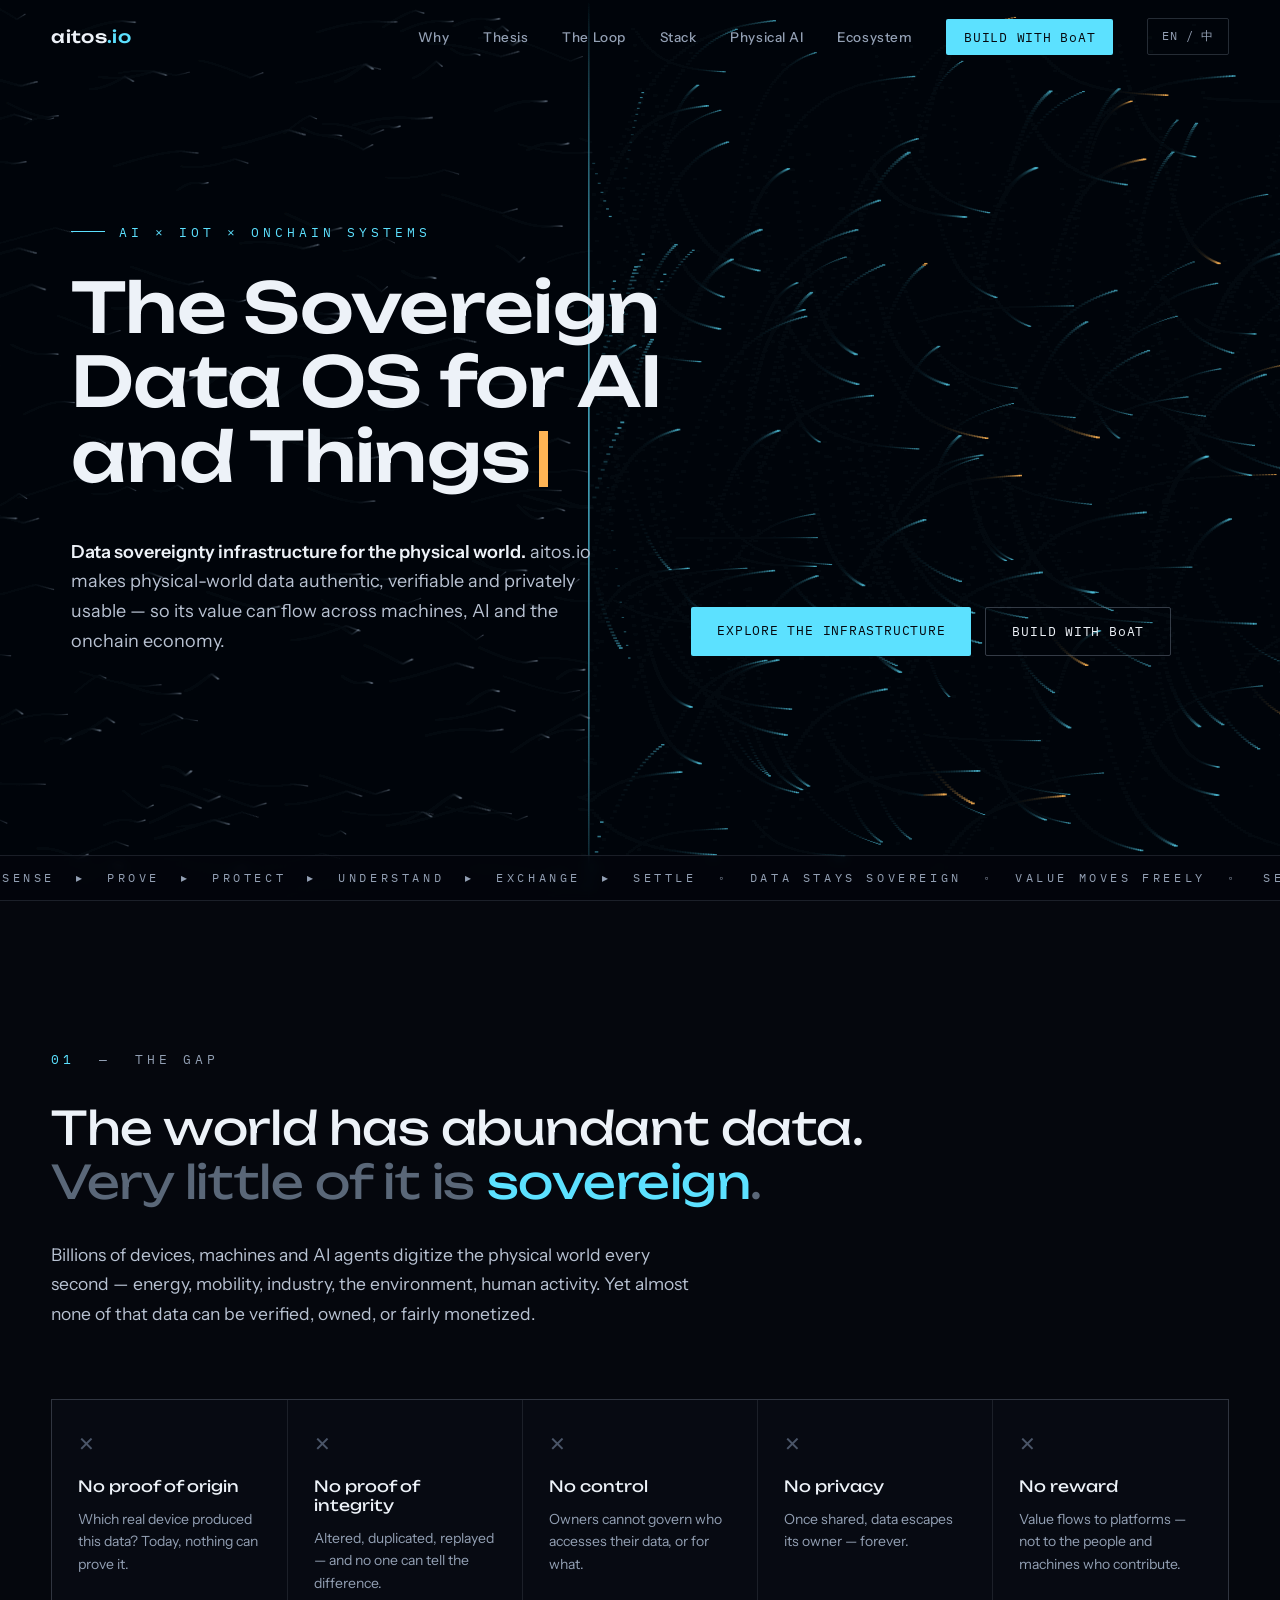
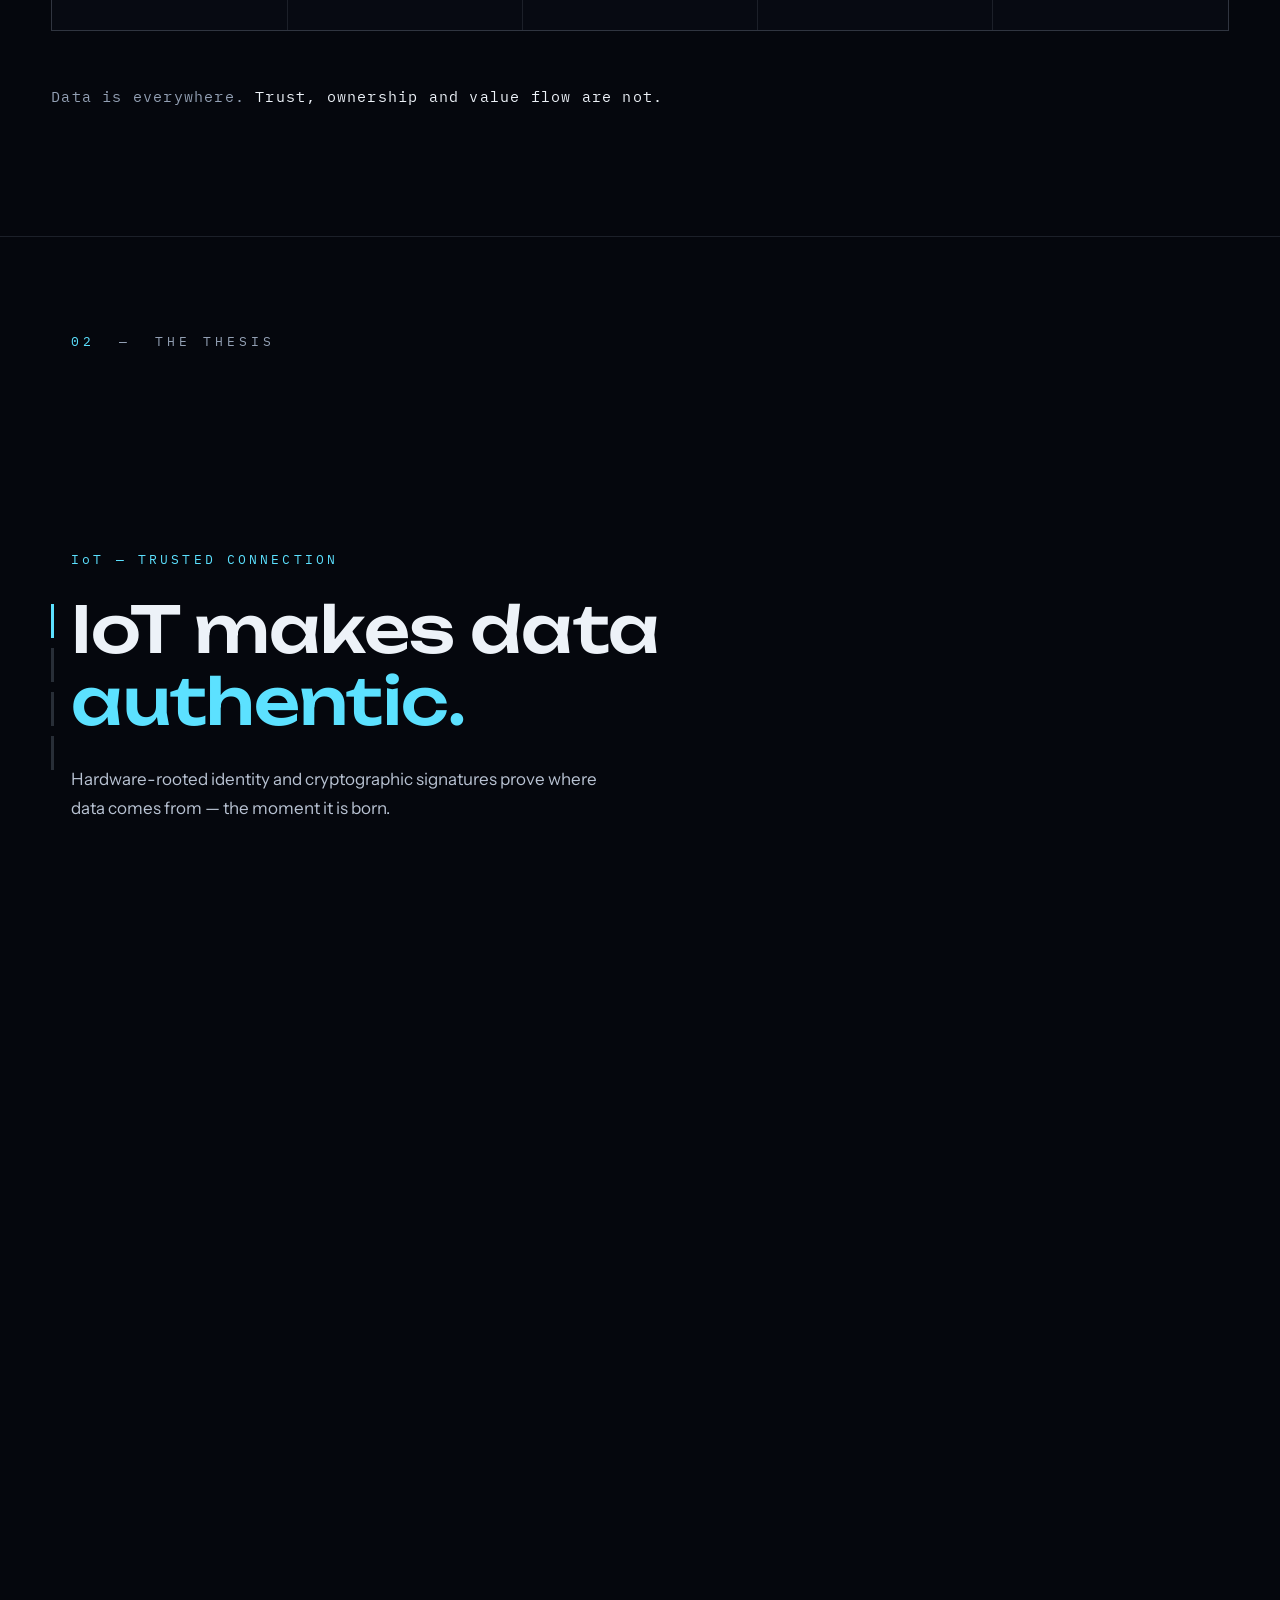
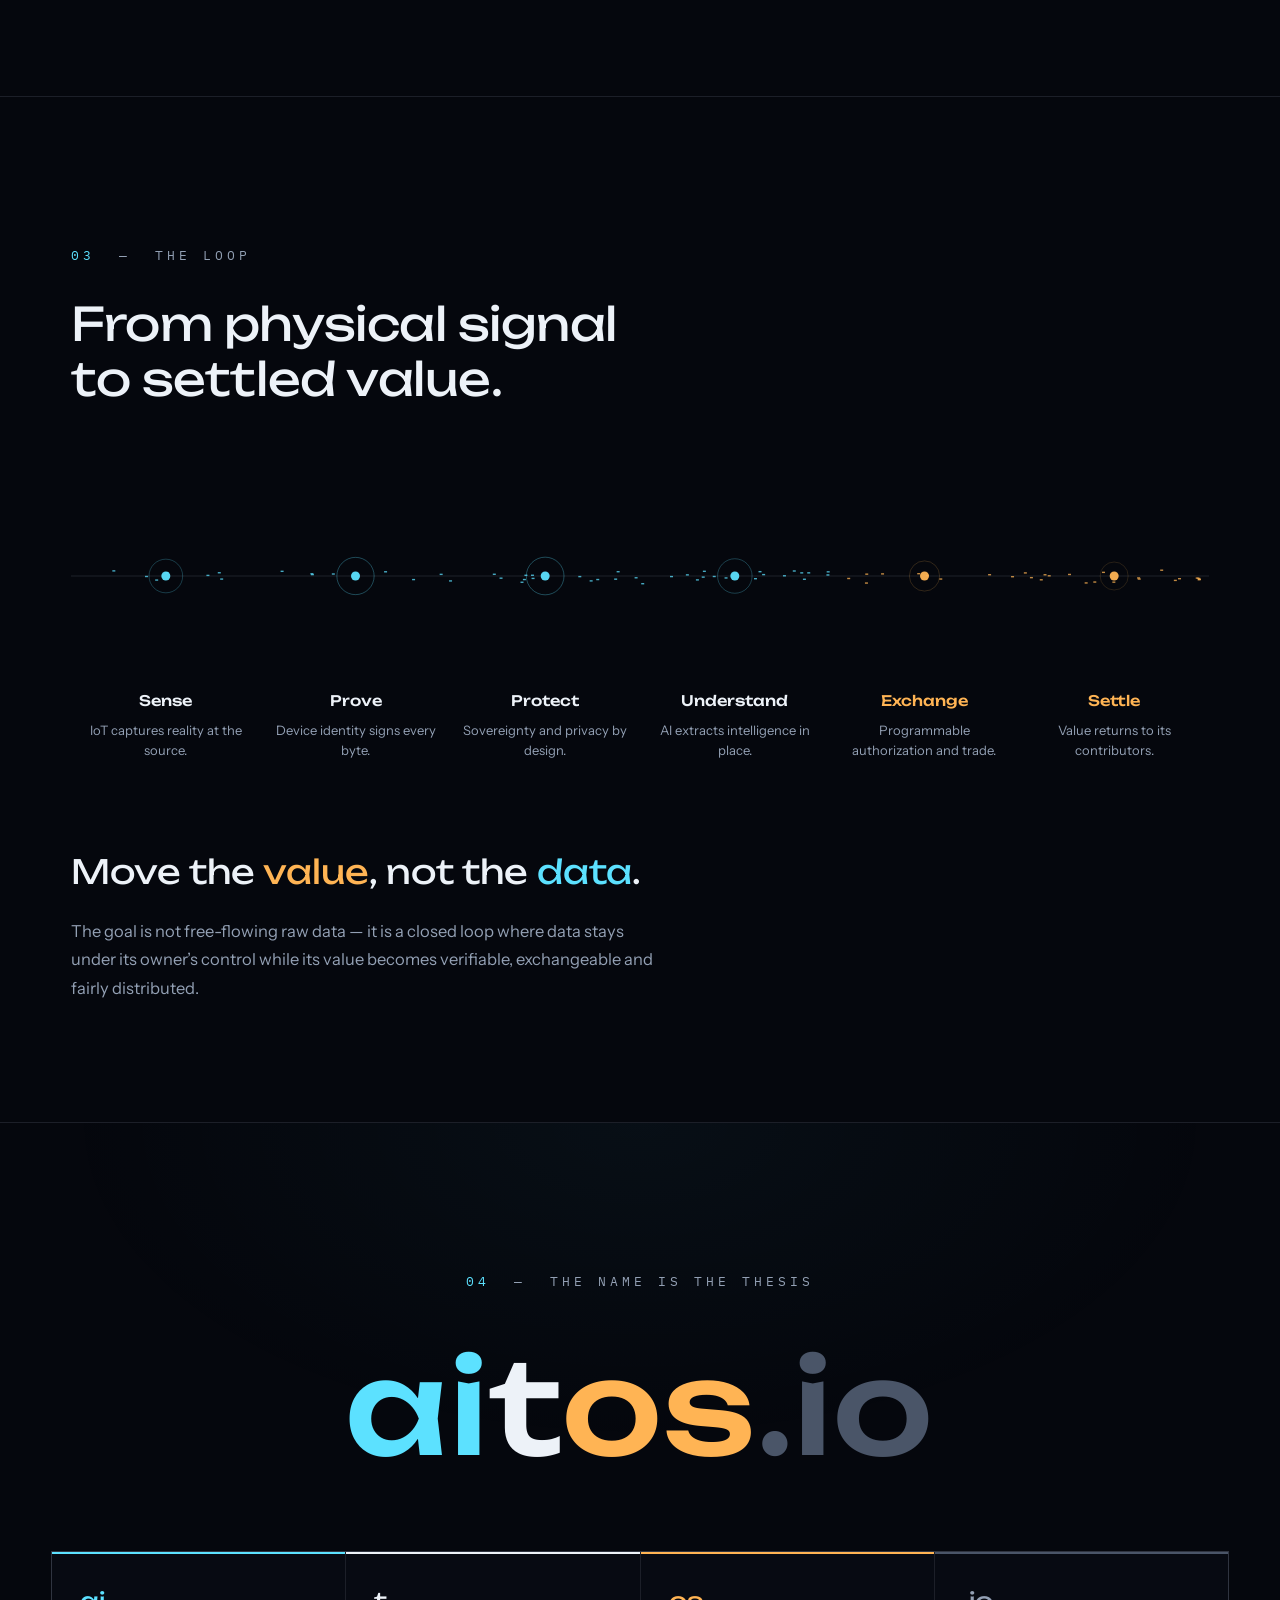
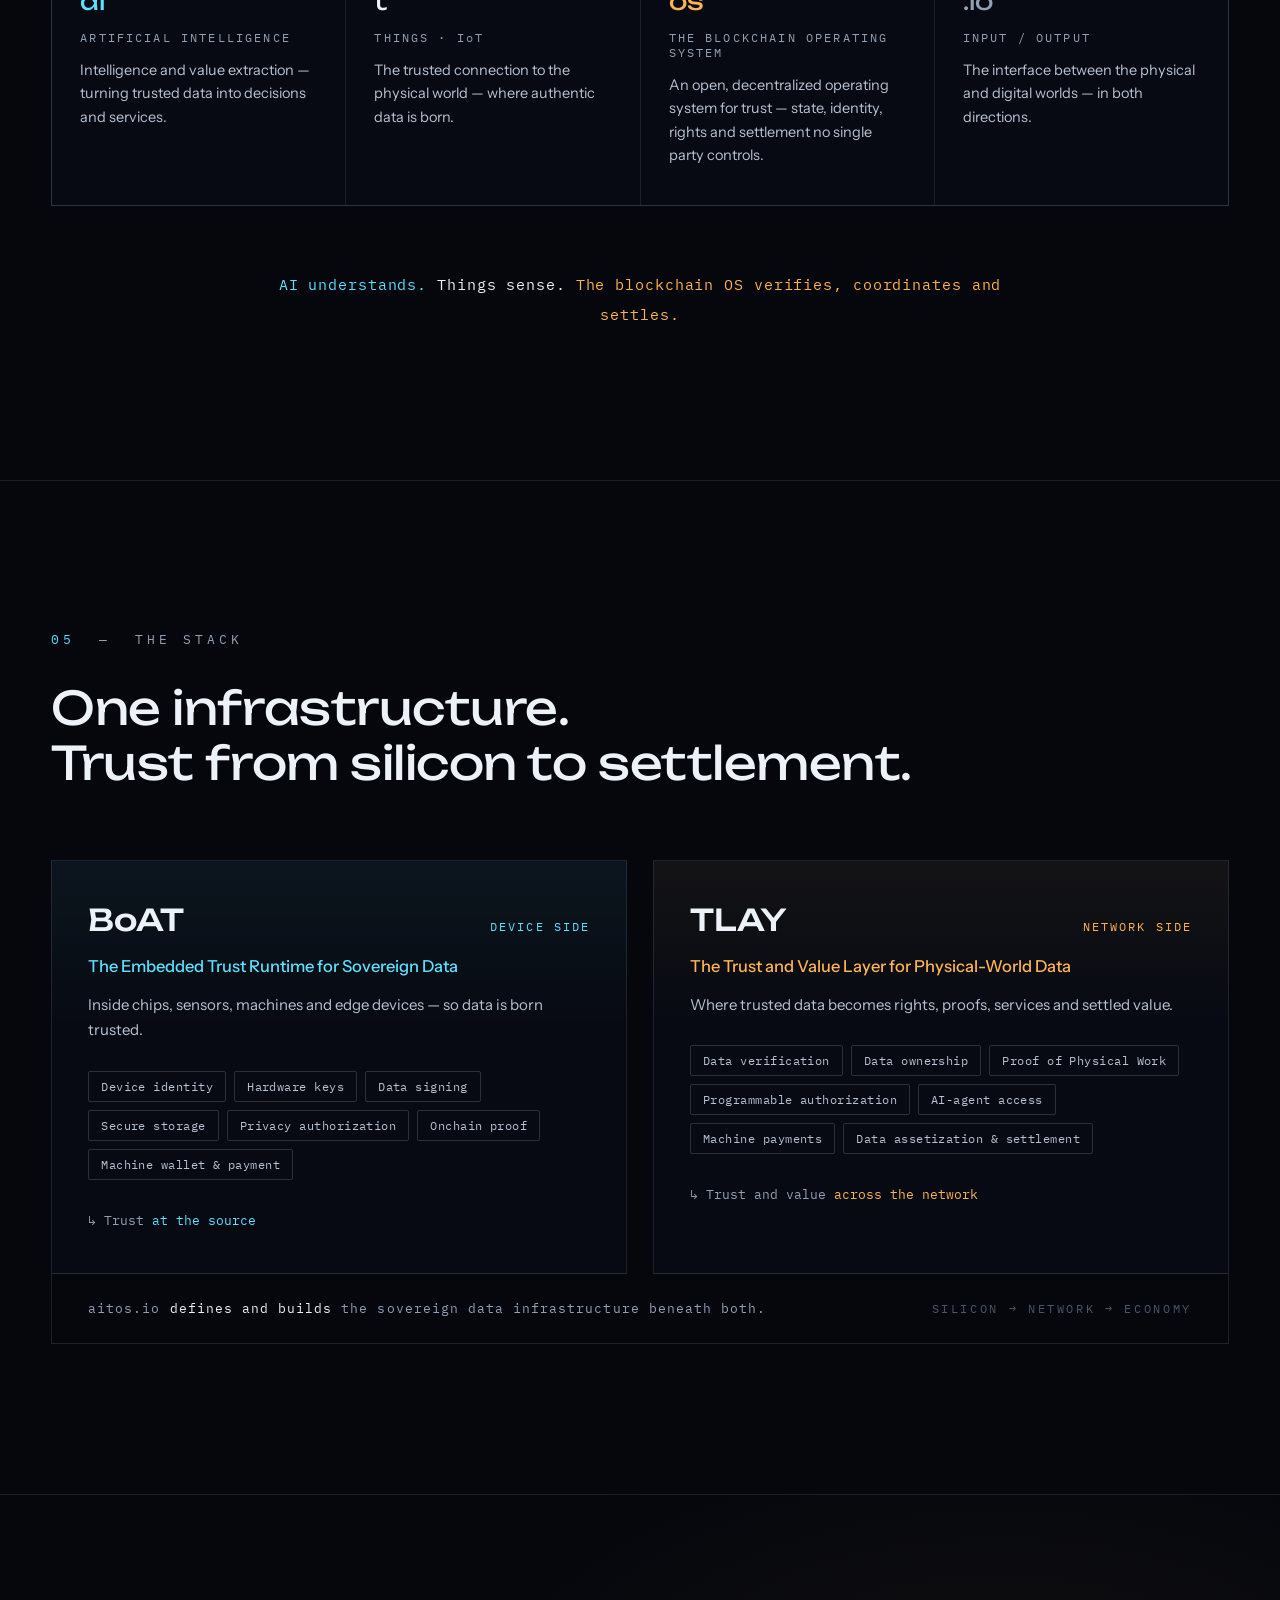
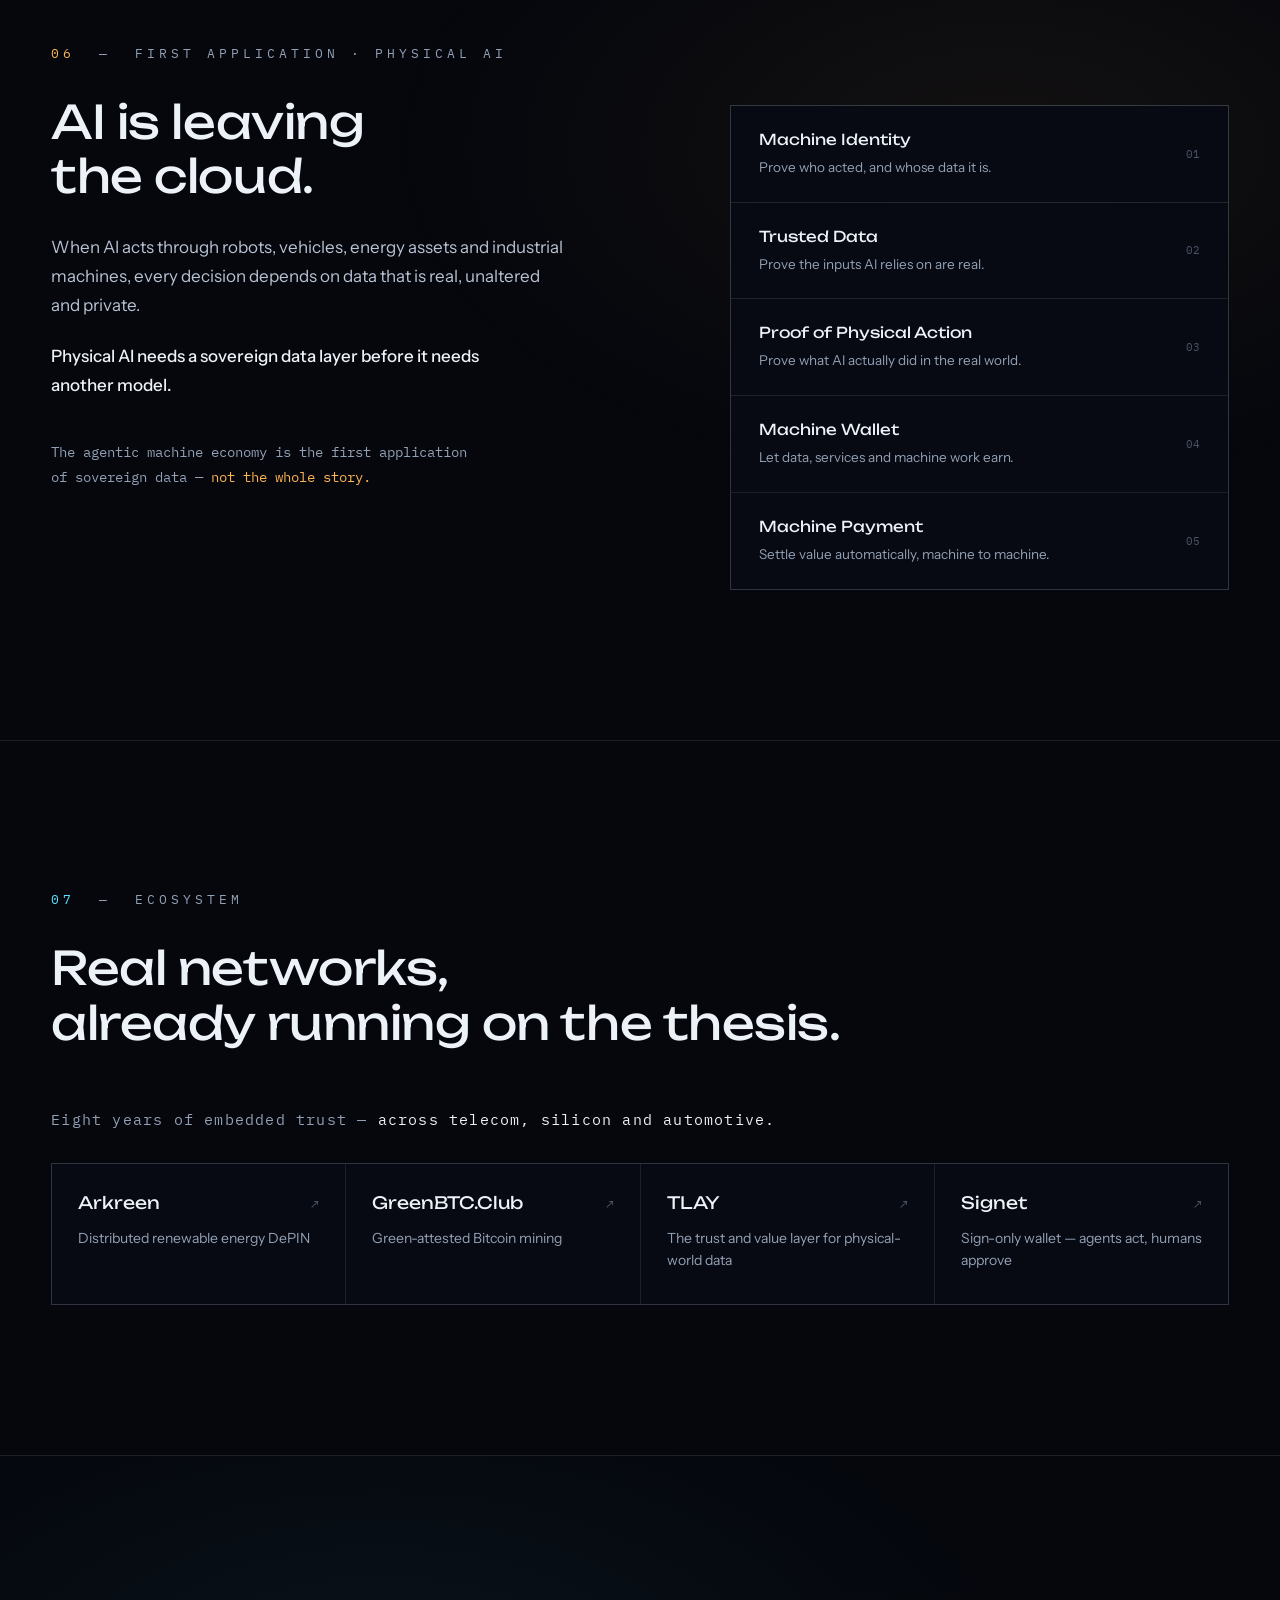
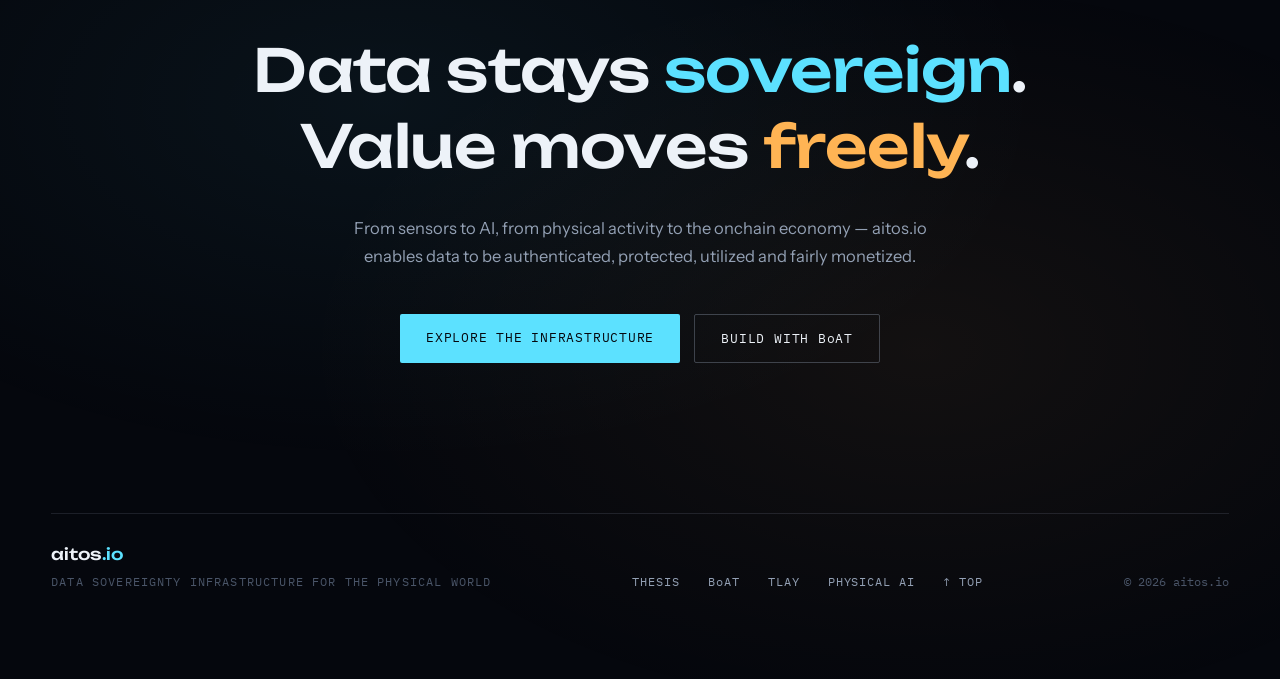
==== commit c6841d1e: "Add full thesis essay page with landing page entry points Co-Authored-By: Claude Fable 5 <noreply@an" ====
--- a/index.html
+++ b/index.html
@@ -17,7 +17,7 @@
   <link rel="preconnect" href="https://fonts.googleapis.com" />
   <link rel="preconnect" href="https://fonts.gstatic.com" crossorigin />
   <link href="https://fonts.googleapis.com/css2?family=Unbounded:wght@300;400;500;600&family=Instrument+Sans:ital,wght@0,400;0,500;0,600;1,400&family=IBM+Plex+Mono:wght@400;500&display=swap" rel="stylesheet" />
-  <link rel="stylesheet" href="styles.css?v=20260717d" />
+  <link rel="stylesheet" href="styles.css?v=20260718a" />
 </head>
 <body>
 
@@ -126,6 +126,7 @@
       <div class="thesis-item" data-thesis="3">
         <div class="th-eyebrow am" data-i18n="thesis.4.e">AITOS.IO — THE CLOSED LOOP</div>
         <div class="th-display th-display-sm" data-i18n-html="thesis.4.t">aitos.io makes that value <span class="am">flow</span> — while sovereignty stays with the owner.</div>
+        <a href="thesis.html" class="thesis-more" data-i18n="thesis.more">READ THE FULL THESIS →</a>
       </div>
     </div>
   </div>
@@ -364,6 +365,7 @@
         <p class="foot-tagline" data-i18n="foot.tagline">DATA SOVEREIGNTY INFRASTRUCTURE FOR THE PHYSICAL WORLD</p>
       </div>
       <div class="foot-links">
+        <a href="thesis.html" data-i18n="foot.thesis">THESIS</a>
         <a href="#stack">BoAT</a>
         <a href="#stack">TLAY</a>
         <a href="#physical-ai">PHYSICAL AI</a>
@@ -374,6 +376,6 @@
   </div>
 </section>
 
-<script src="app.js?v=20260717d"></script>
+<script src="app.js?v=20260718a"></script>
 </body>
 </html>
--- a/styles.css
+++ b/styles.css
@@ -644,6 +644,130 @@
 .foot-links a:hover { color: var(--ink); }
 .foot-copy { font-family: var(--font-mono); font-size: 11.5px; color: var(--faint); margin: 0; }
 
+/* ---------- thesis article page ---------- */
+.article-page { border-top: none; padding-top: 150px; }
+.article-wrap { max-width: 760px; margin: 0 auto; }
+.art-head { margin-bottom: 70px; }
+.art-title {
+  font-family: var(--font-display);
+  font-weight: 500;
+  font-size: clamp(32px, 4.6vw, 56px);
+  line-height: 1.16;
+  letter-spacing: -0.01em;
+  margin: 30px 0 0;
+}
+.art-subtitle {
+  font-size: 19px;
+  line-height: 1.6;
+  color: var(--dim);
+  margin: 22px 0 0;
+  text-wrap: pretty;
+}
+.art-meta {
+  font-family: var(--font-mono);
+  font-size: 12px;
+  letter-spacing: 0.12em;
+  color: var(--faint);
+  margin: 28px 0 0;
+  text-transform: uppercase;
+}
+.article h2 {
+  font-family: var(--font-display);
+  font-weight: 400;
+  font-size: clamp(23px, 2.8vw, 33px);
+  line-height: 1.25;
+  letter-spacing: -0.01em;
+  margin: 72px 0 0;
+}
+.article h3 {
+  font-family: var(--font-display);
+  font-weight: 400;
+  font-size: clamp(18px, 2vw, 22px);
+  line-height: 1.3;
+  margin: 48px 0 0;
+  color: var(--ink);
+}
+.article p {
+  font-size: 17px;
+  line-height: 1.75;
+  color: var(--body);
+  margin: 22px 0 0;
+  text-wrap: pretty;
+}
+.article strong { color: var(--ink); font-weight: 600; }
+.article ul, .article ol {
+  margin: 22px 0 0;
+  padding-left: 24px;
+  color: var(--body);
+}
+.article li { font-size: 17px; line-height: 1.7; margin-top: 10px; }
+.article li::marker { color: var(--c-data); font-family: var(--font-mono); }
+.article blockquote {
+  margin: 34px 0 0;
+  padding: 4px 0 4px 22px;
+  border-left: 2px solid var(--c-data);
+  font-family: var(--font-display);
+  font-weight: 400;
+  font-size: clamp(18px, 2.2vw, 23px);
+  line-height: 1.45;
+  color: var(--ink);
+}
+.article blockquote.q-value { border-left-color: var(--c-value); }
+.article .credo {
+  margin: 34px 0 0;
+  padding-left: 22px;
+  border-left: 2px solid var(--hair-35);
+  font-family: var(--font-mono);
+  font-size: 15px;
+  line-height: 2;
+  color: var(--dim);
+}
+.art-loop { list-style: none; padding: 0; margin: 30px 0 0; }
+.art-loop li { margin-top: 18px; font-size: 17px; line-height: 1.7; }
+.art-loop .step {
+  font-family: var(--font-display);
+  font-size: 15.5px;
+  font-weight: 500;
+  color: var(--c-data);
+  display: block;
+  margin-bottom: 4px;
+}
+.art-loop li.step-value .step { color: var(--c-value); }
+.art-foot {
+  margin-top: 90px;
+  padding-top: 40px;
+  border-top: 1px solid var(--hair);
+  display: flex;
+  gap: 14px;
+  flex-wrap: wrap;
+  align-items: center;
+  justify-content: space-between;
+}
+.art-back {
+  font-family: var(--font-mono);
+  font-size: 13px;
+  letter-spacing: 0.06em;
+  color: var(--dim);
+}
+.art-back:hover { color: var(--ink); }
+/* language switching for the dual-language article */
+.article-zh { display: none; }
+html[lang="zh-CN"] .article-zh { display: block; }
+html[lang="zh-CN"] .article-en { display: none; }
+/* "read the full thesis" link on landing page */
+.thesis-more {
+  display: inline-block;
+  margin-top: 34px;
+  font-family: var(--font-mono);
+  font-size: 13px;
+  letter-spacing: 0.08em;
+  color: var(--c-value);
+  border-bottom: 1px solid rgba(255, 180, 84, 0.4);
+  padding-bottom: 3px;
+  transition: color 0.25s, border-color 0.25s;
+}
+.thesis-more:hover { color: #ffd29a; border-color: var(--c-value); }
+
 /* ---------- responsive ---------- */
 @media (max-width: 900px) {
   .stack-grid { grid-template-columns: 1fr; }
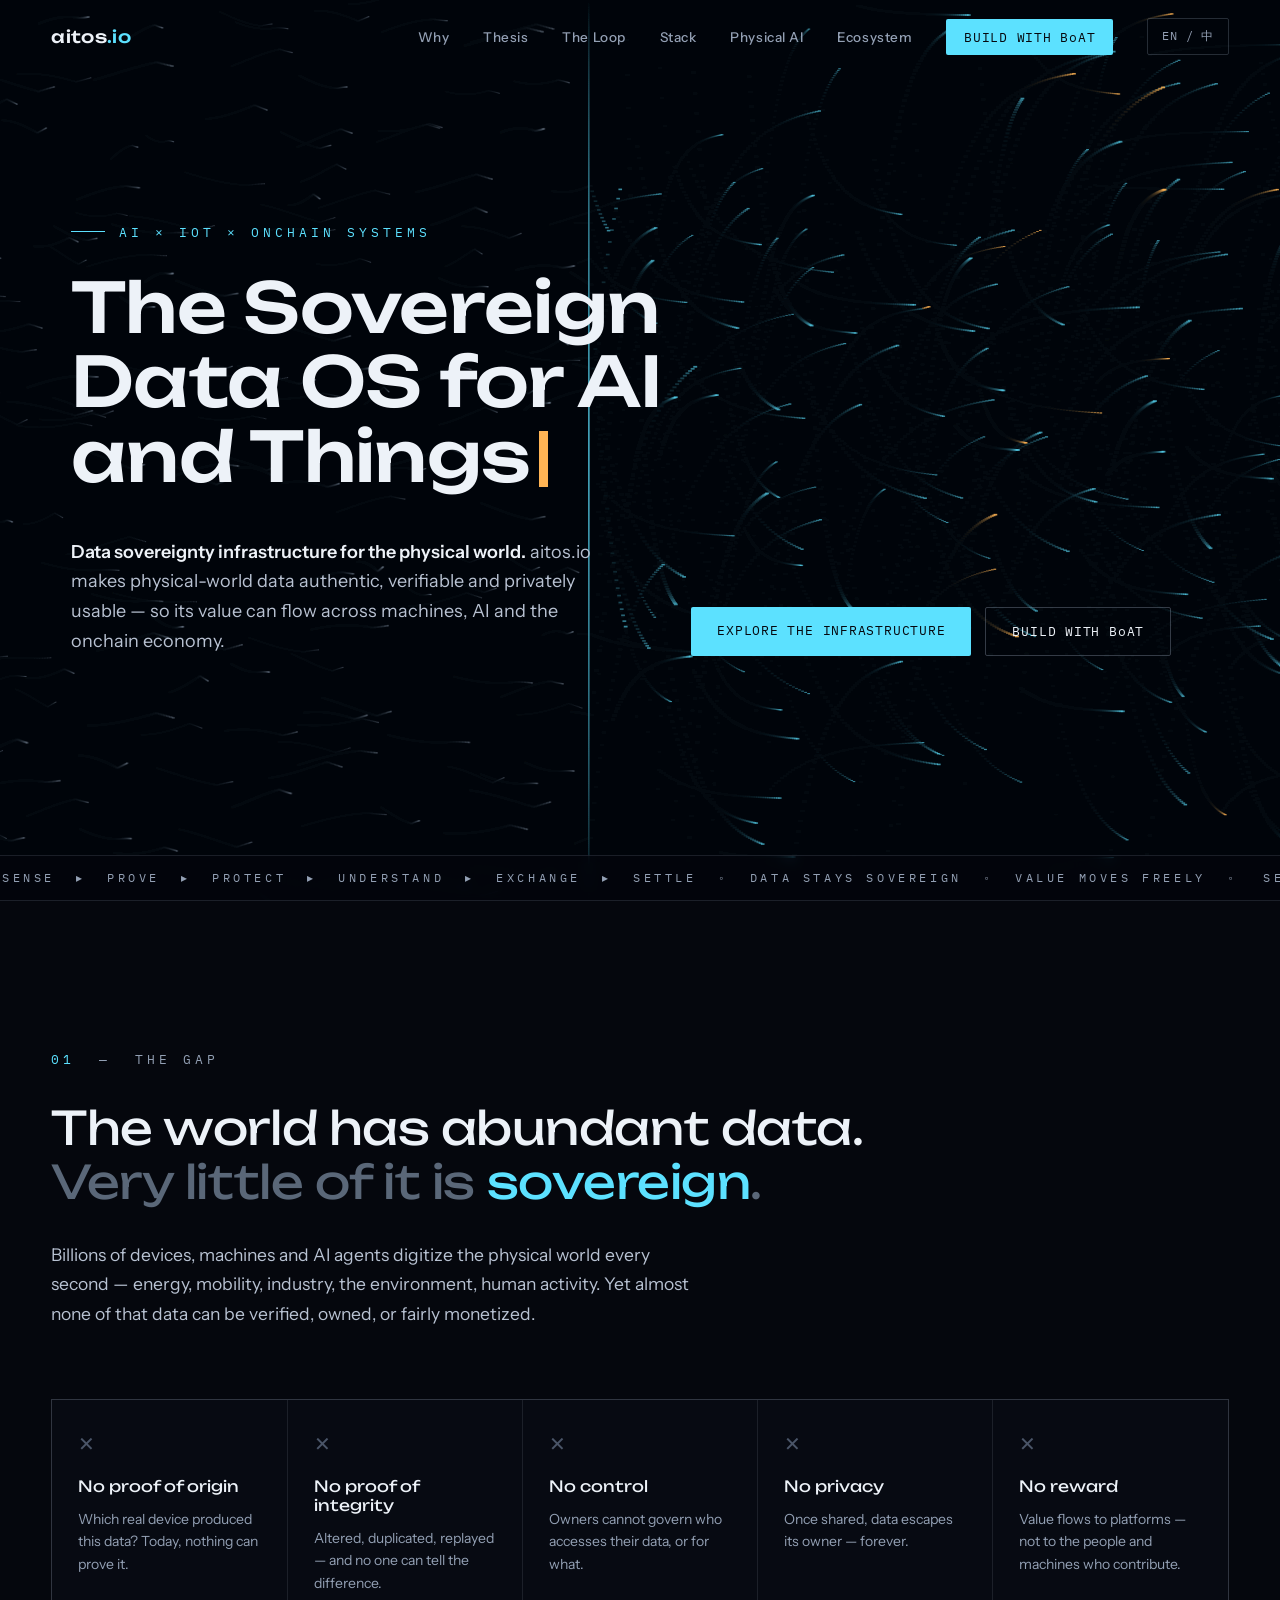
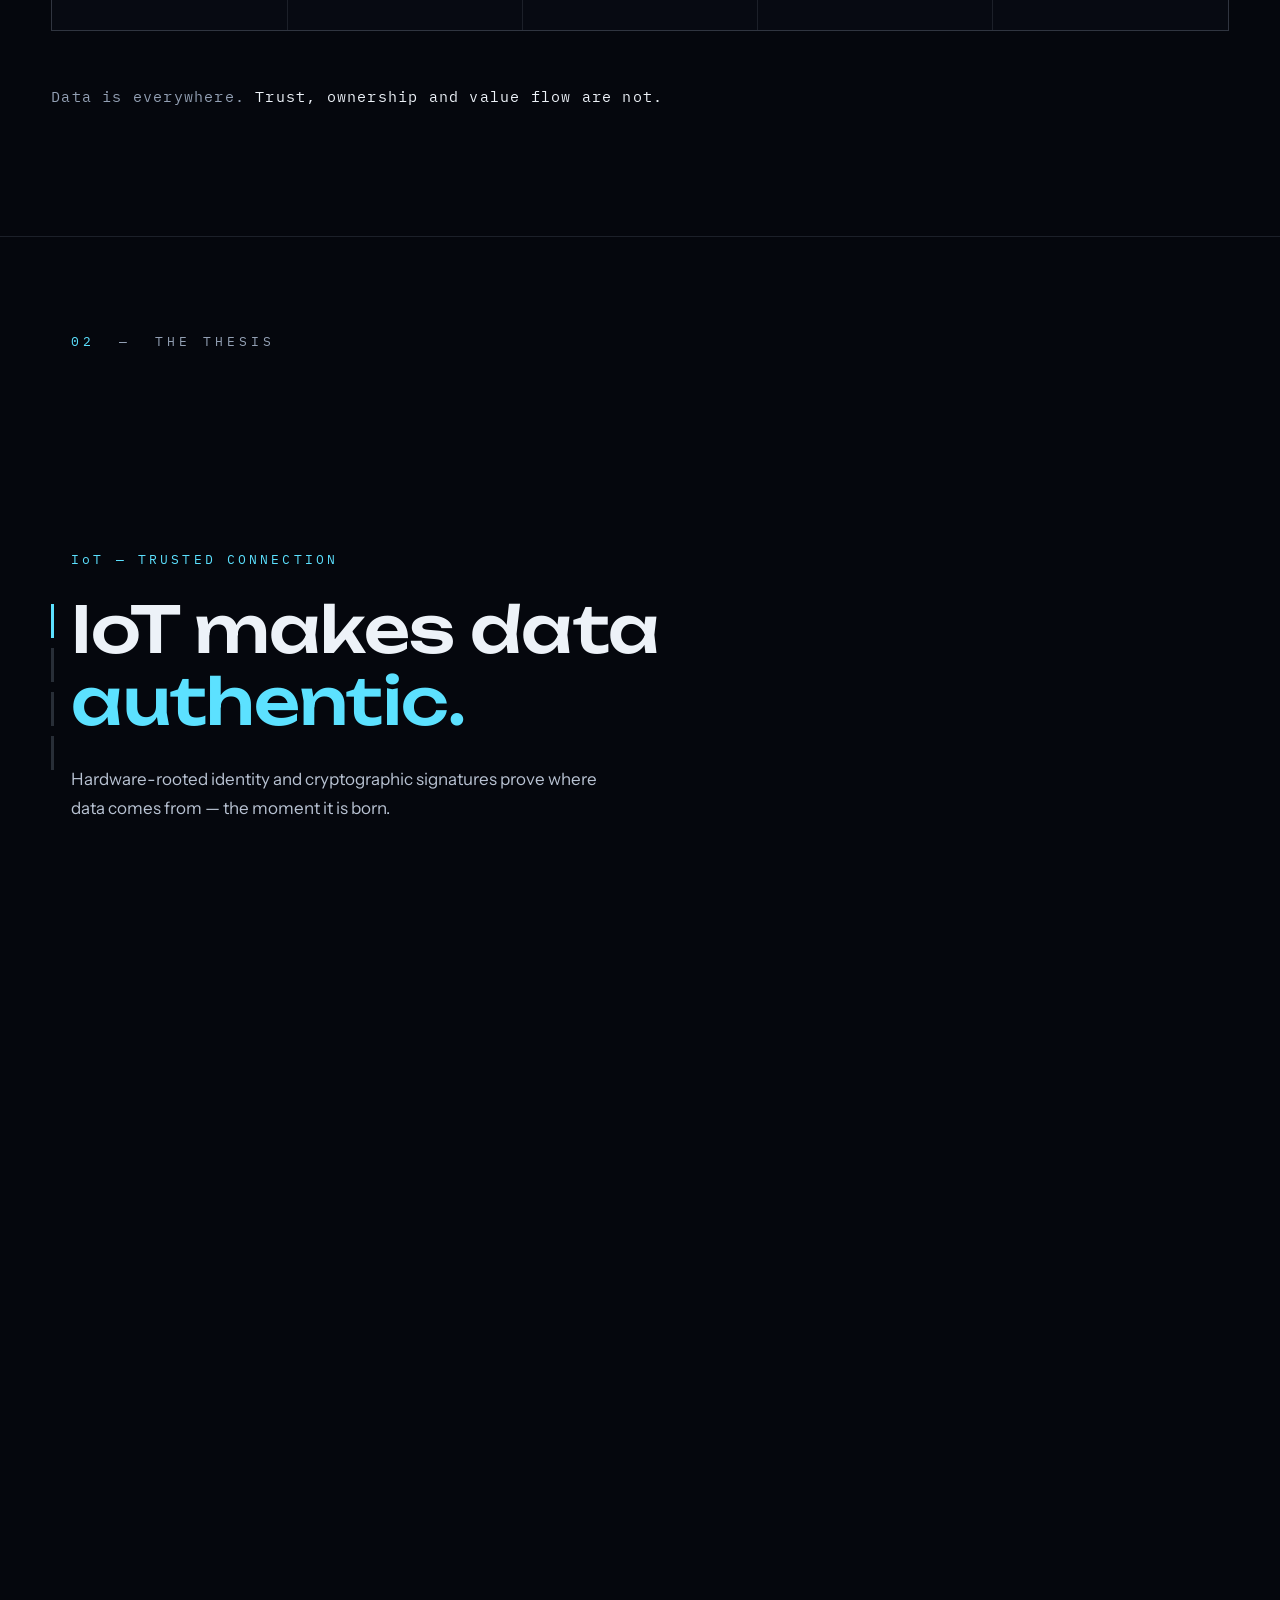
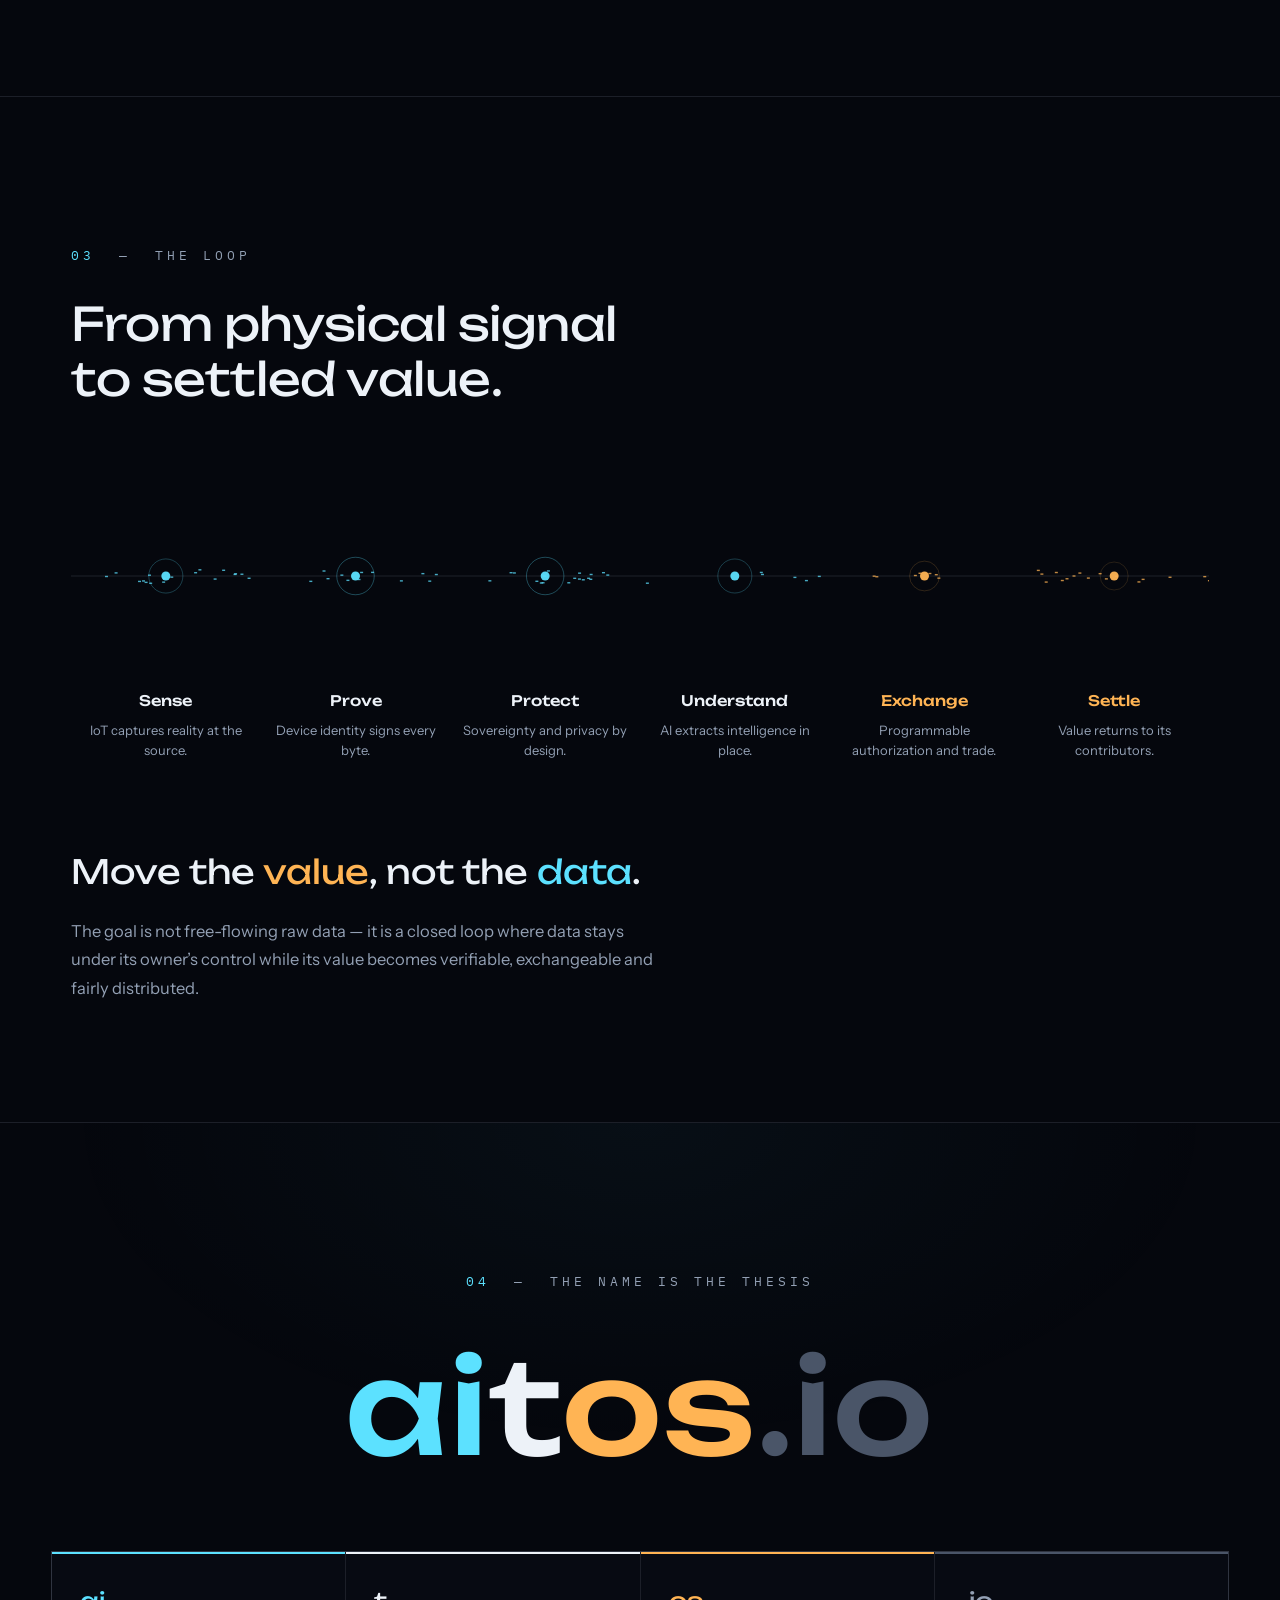
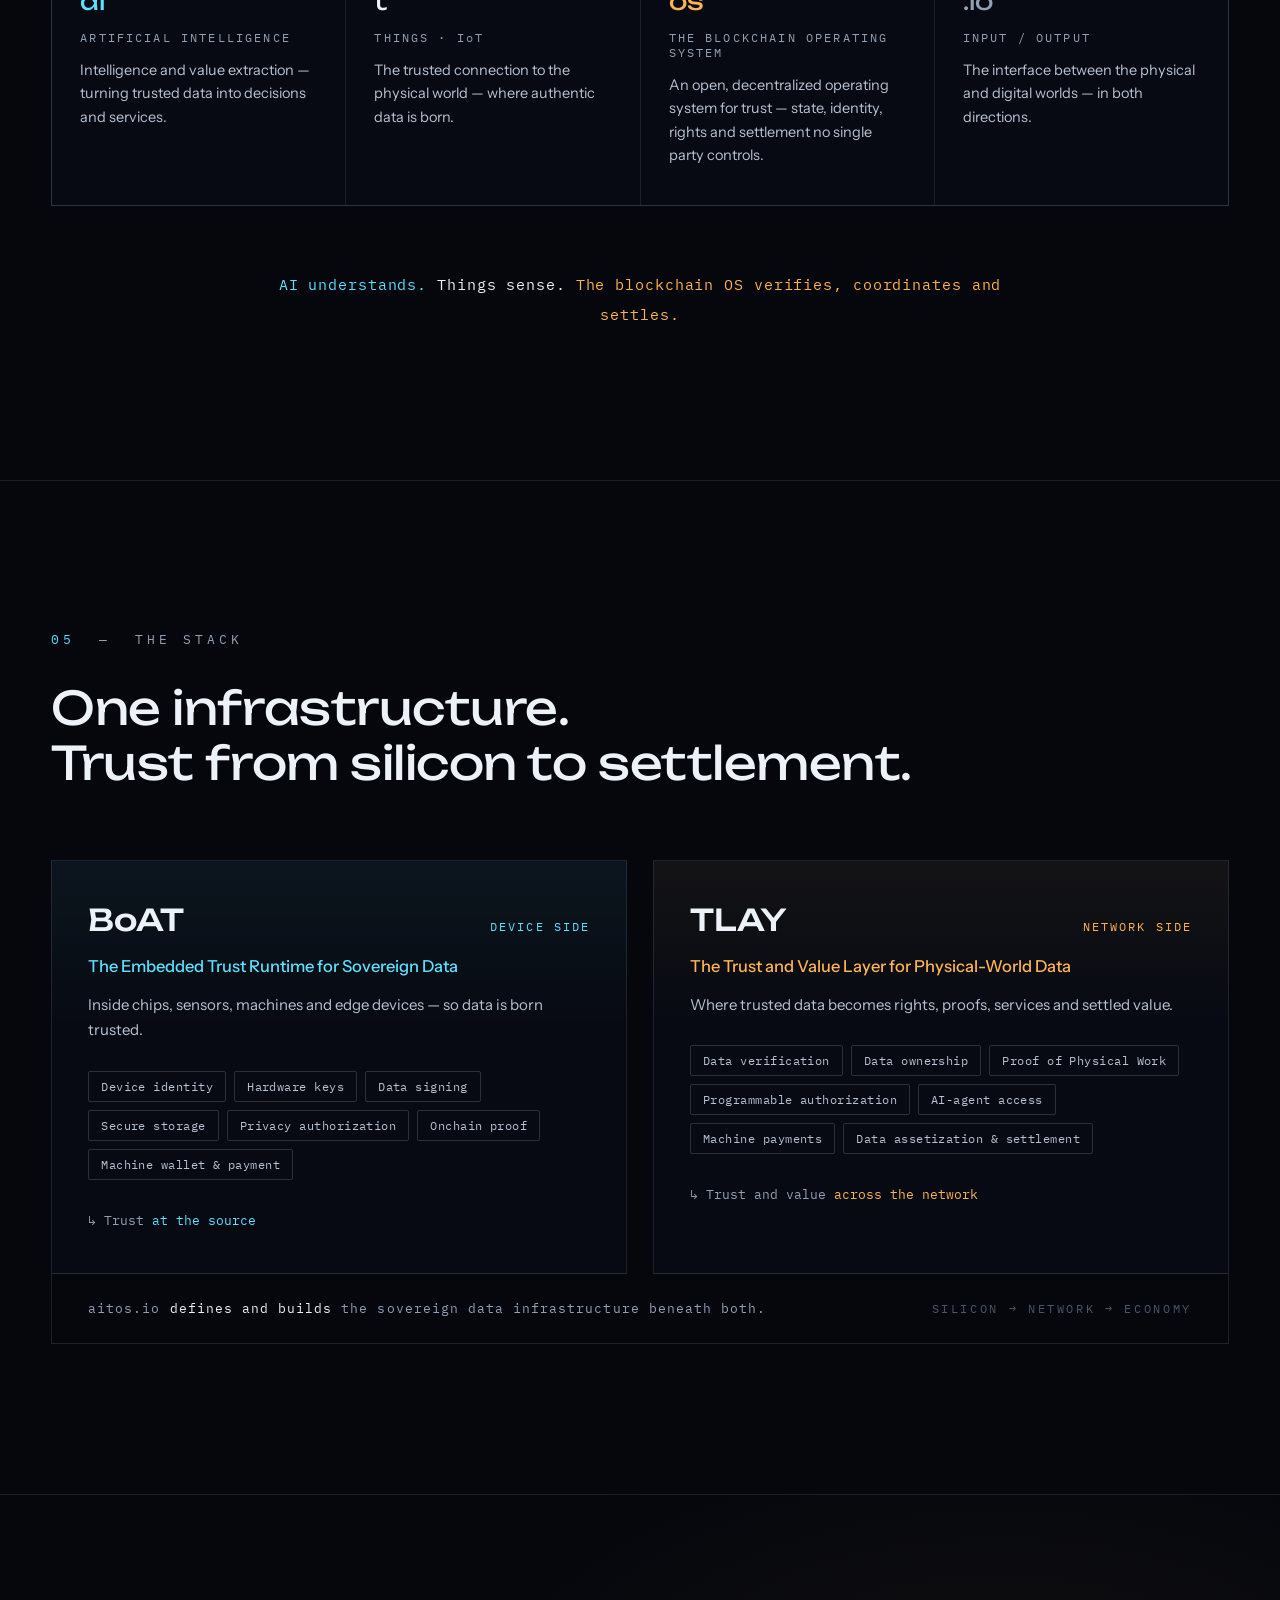
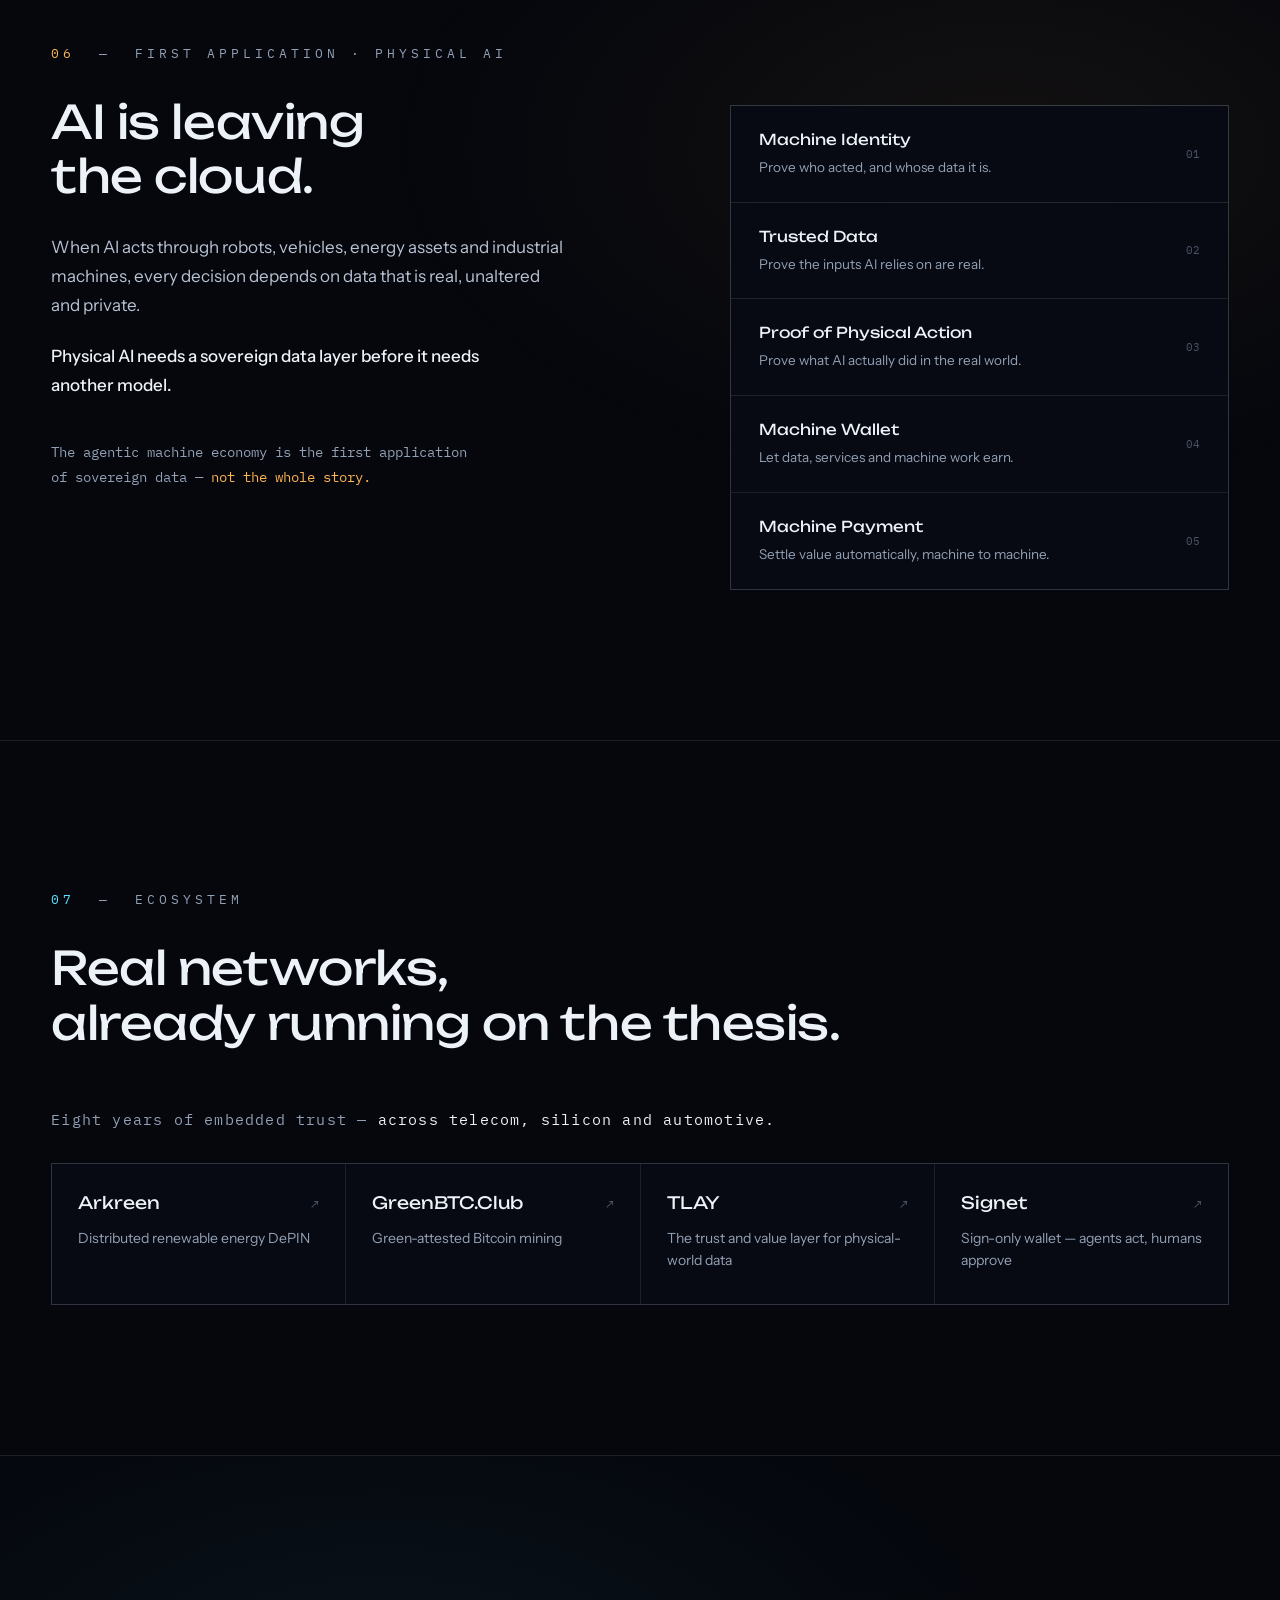
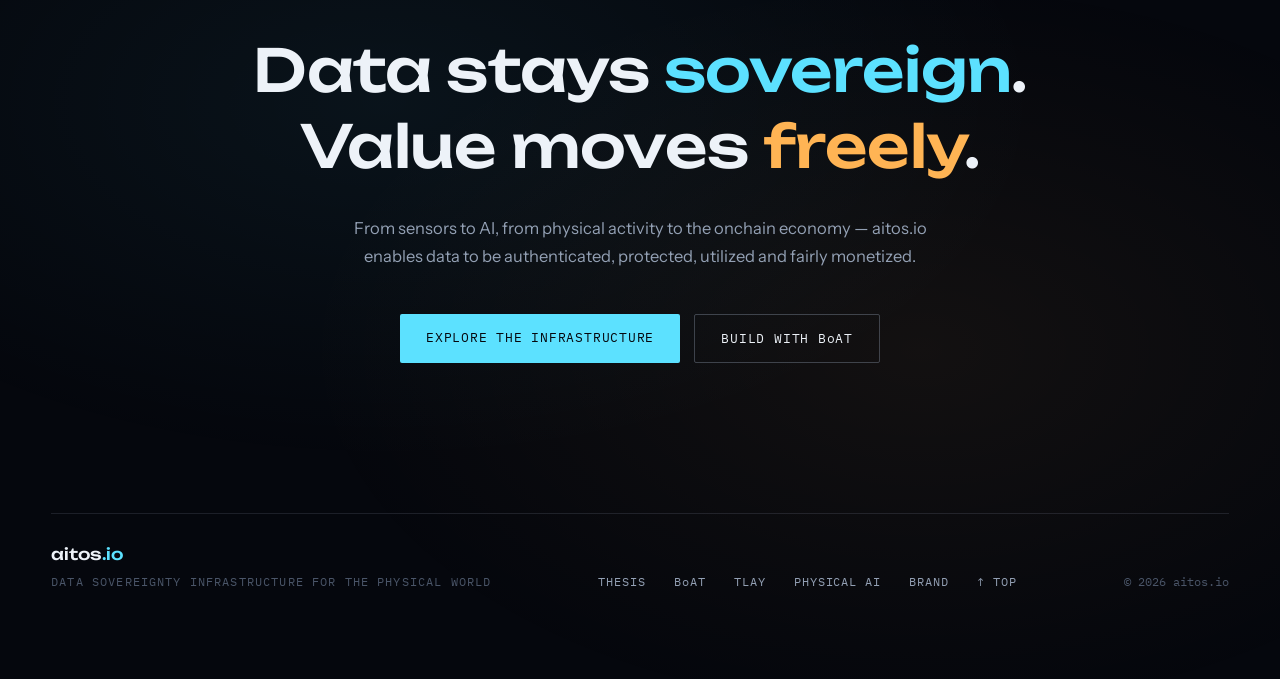
==== commit 82ef2ef3: "Add brand kit page with assets, favicons and footer entry Co-Authored-By: Claude Fable 5 <noreply@an" ====
--- a/index.html
+++ b/index.html
@@ -14,10 +14,13 @@
   <meta name="twitter:card" content="summary_large_image" />
   <meta name="twitter:site" content="@aitos_io" />
 
+  <link rel="icon" type="image/png" sizes="32x32" href="brand/favicon-32.png" />
+  <link rel="apple-touch-icon" sizes="180x180" href="brand/favicon-180.png" />
+
   <link rel="preconnect" href="https://fonts.googleapis.com" />
   <link rel="preconnect" href="https://fonts.gstatic.com" crossorigin />
   <link href="https://fonts.googleapis.com/css2?family=Unbounded:wght@300;400;500;600&family=Instrument+Sans:ital,wght@0,400;0,500;0,600;1,400&family=IBM+Plex+Mono:wght@400;500&display=swap" rel="stylesheet" />
-  <link rel="stylesheet" href="styles.css?v=20260718a" />
+  <link rel="stylesheet" href="styles.css?v=20260718c" />
 </head>
 <body>
 
@@ -369,6 +372,7 @@
         <a href="#stack">BoAT</a>
         <a href="#stack">TLAY</a>
         <a href="#physical-ai">PHYSICAL AI</a>
+        <a href="brand.html" data-i18n="foot.brand">BRAND</a>
         <a href="#top" data-i18n="foot.top">↑ TOP</a>
       </div>
       <p class="foot-copy">© <span id="year">2026</span> aitos.io</p>
@@ -376,6 +380,6 @@
   </div>
 </section>
 
-<script src="app.js?v=20260718a"></script>
+<script src="app.js?v=20260718c"></script>
 </body>
 </html>
--- a/styles.css
+++ b/styles.css
@@ -768,6 +768,133 @@
 }
 .thesis-more:hover { color: #ffd29a; border-color: var(--c-value); }
 
+/* ---------- brand kit page ---------- */
+.bk-head { max-width: 860px; margin-bottom: 40px; }
+.bk-download-row { margin-top: 40px; }
+.bk-section { margin-top: 110px; }
+.bk-mark-stage {
+  margin-top: 50px;
+  padding: 70px 4vw 60px;
+  border: 1px solid var(--hair);
+  background: radial-gradient(700px 320px at 50% 30%, rgba(92, 225, 255, 0.05), transparent 65%), var(--surface);
+  text-align: center;
+}
+.bk-mark {
+  font-family: var(--font-display);
+  font-weight: 500;
+  font-size: clamp(44px, 8vw, 110px);
+  letter-spacing: 0.02em;
+  line-height: 1;
+  color: var(--ink);
+}
+.bk-mark-spec {
+  font-family: var(--font-mono);
+  font-size: 12px;
+  letter-spacing: 0.12em;
+  color: var(--faint);
+  margin: 34px 0 0;
+}
+.bk-cols {
+  display: grid;
+  grid-template-columns: 1fr 1fr;
+  gap: 40px;
+  margin-top: 40px;
+}
+.bk-note { font-size: 16px; line-height: 1.7; color: var(--body); margin: 0; text-wrap: pretty; }
+.bk-copy-hint { margin-top: 26px; color: var(--dim); font-size: 14.5px; }
+.bk-asset-grid { grid-template-columns: repeat(auto-fit, minmax(300px, 1fr)); margin-top: 50px; }
+.bk-asset { background: var(--surface); display: flex; flex-direction: column; }
+.bk-preview {
+  height: 170px;
+  display: flex;
+  align-items: center;
+  justify-content: center;
+  gap: 22px;
+  padding: 28px;
+  background:
+    radial-gradient(400px 200px at 50% 50%, rgba(92, 225, 255, 0.03), transparent 70%),
+    var(--bg);
+}
+.bk-preview img { max-width: 82%; max-height: 62%; object-fit: contain; }
+.bk-preview-light { background: #edf2f8; }
+.bk-icon-img { width: 96px; height: 96px; max-height: none; }
+.bk-icon-round { border-radius: 50%; }
+.bk-fav-180 { width: 72px; height: 72px; }
+.bk-fav-32 { width: 32px; height: 32px; }
+.bk-asset-meta {
+  display: flex;
+  justify-content: space-between;
+  align-items: flex-start;
+  gap: 14px;
+  padding: 20px 24px 24px;
+  border-top: 1px solid var(--hair);
+}
+.bk-asset-name { font-family: var(--font-mono); font-size: 13px; color: var(--ink); letter-spacing: 0.02em; }
+.bk-asset-d { font-size: 13.5px; line-height: 1.55; color: var(--dim); margin: 8px 0 0; }
+.bk-dl {
+  font-family: var(--font-mono);
+  font-size: 12px;
+  letter-spacing: 0.06em;
+  color: var(--c-data);
+  border: 1px solid rgba(92, 225, 255, 0.35);
+  padding: 7px 12px;
+  border-radius: 2px;
+  white-space: nowrap;
+  transition: background 0.25s, color 0.25s;
+}
+.bk-dl:hover { background: var(--c-data); color: var(--bg); }
+.bk-dl-group { display: flex; gap: 8px; }
+.bk-color-grid { grid-template-columns: repeat(auto-fit, minmax(200px, 1fr)); margin-top: 26px; }
+.bk-swatch {
+  background: var(--surface);
+  border: none;
+  padding: 26px 24px 28px;
+  text-align: left;
+  cursor: pointer;
+  font-family: inherit;
+  display: block;
+  width: 100%;
+  transition: background 0.25s;
+}
+.bk-swatch:hover { background: var(--surface-hover); }
+.bk-chip { display: block; width: 100%; height: 64px; border-radius: 2px; }
+.bk-swatch-name {
+  display: block;
+  font-family: var(--font-display);
+  font-weight: 400;
+  font-size: 14.5px;
+  color: var(--ink);
+  margin-top: 18px;
+}
+.bk-swatch-hex {
+  display: block;
+  font-family: var(--font-mono);
+  font-size: 12.5px;
+  letter-spacing: 0.06em;
+  color: var(--c-data);
+  margin-top: 8px;
+}
+.bk-swatch.copied .bk-swatch-hex { color: var(--c-value); }
+.bk-swatch-role { display: block; font-size: 13px; line-height: 1.55; color: var(--dim); margin-top: 10px; }
+.bk-type-grid { grid-template-columns: repeat(auto-fit, minmax(260px, 1fr)); margin-top: 50px; }
+.bk-type { background: var(--surface); padding: 32px 28px 34px; }
+.bk-type-sample { color: var(--ink); min-height: 76px; display: flex; align-items: center; }
+.bk-type-name {
+  font-family: var(--font-mono);
+  font-size: 12px;
+  letter-spacing: 0.14em;
+  color: var(--c-data);
+  margin-top: 20px;
+  text-transform: uppercase;
+}
+.bk-rule-grid { grid-template-columns: repeat(auto-fit, minmax(260px, 1fr)); margin-top: 50px; }
+.bk-rule { background: var(--surface); padding: 28px 26px 32px; }
+.bk-ok { color: var(--c-data); }
+.bk-rule-d { font-size: 14.5px; line-height: 1.65; color: var(--body); margin: 16px 0 0; }
+@media (max-width: 760px) {
+  .bk-cols { grid-template-columns: 1fr; gap: 20px; }
+}
+
 /* ---------- responsive ---------- */
 @media (max-width: 900px) {
   .stack-grid { grid-template-columns: 1fr; }
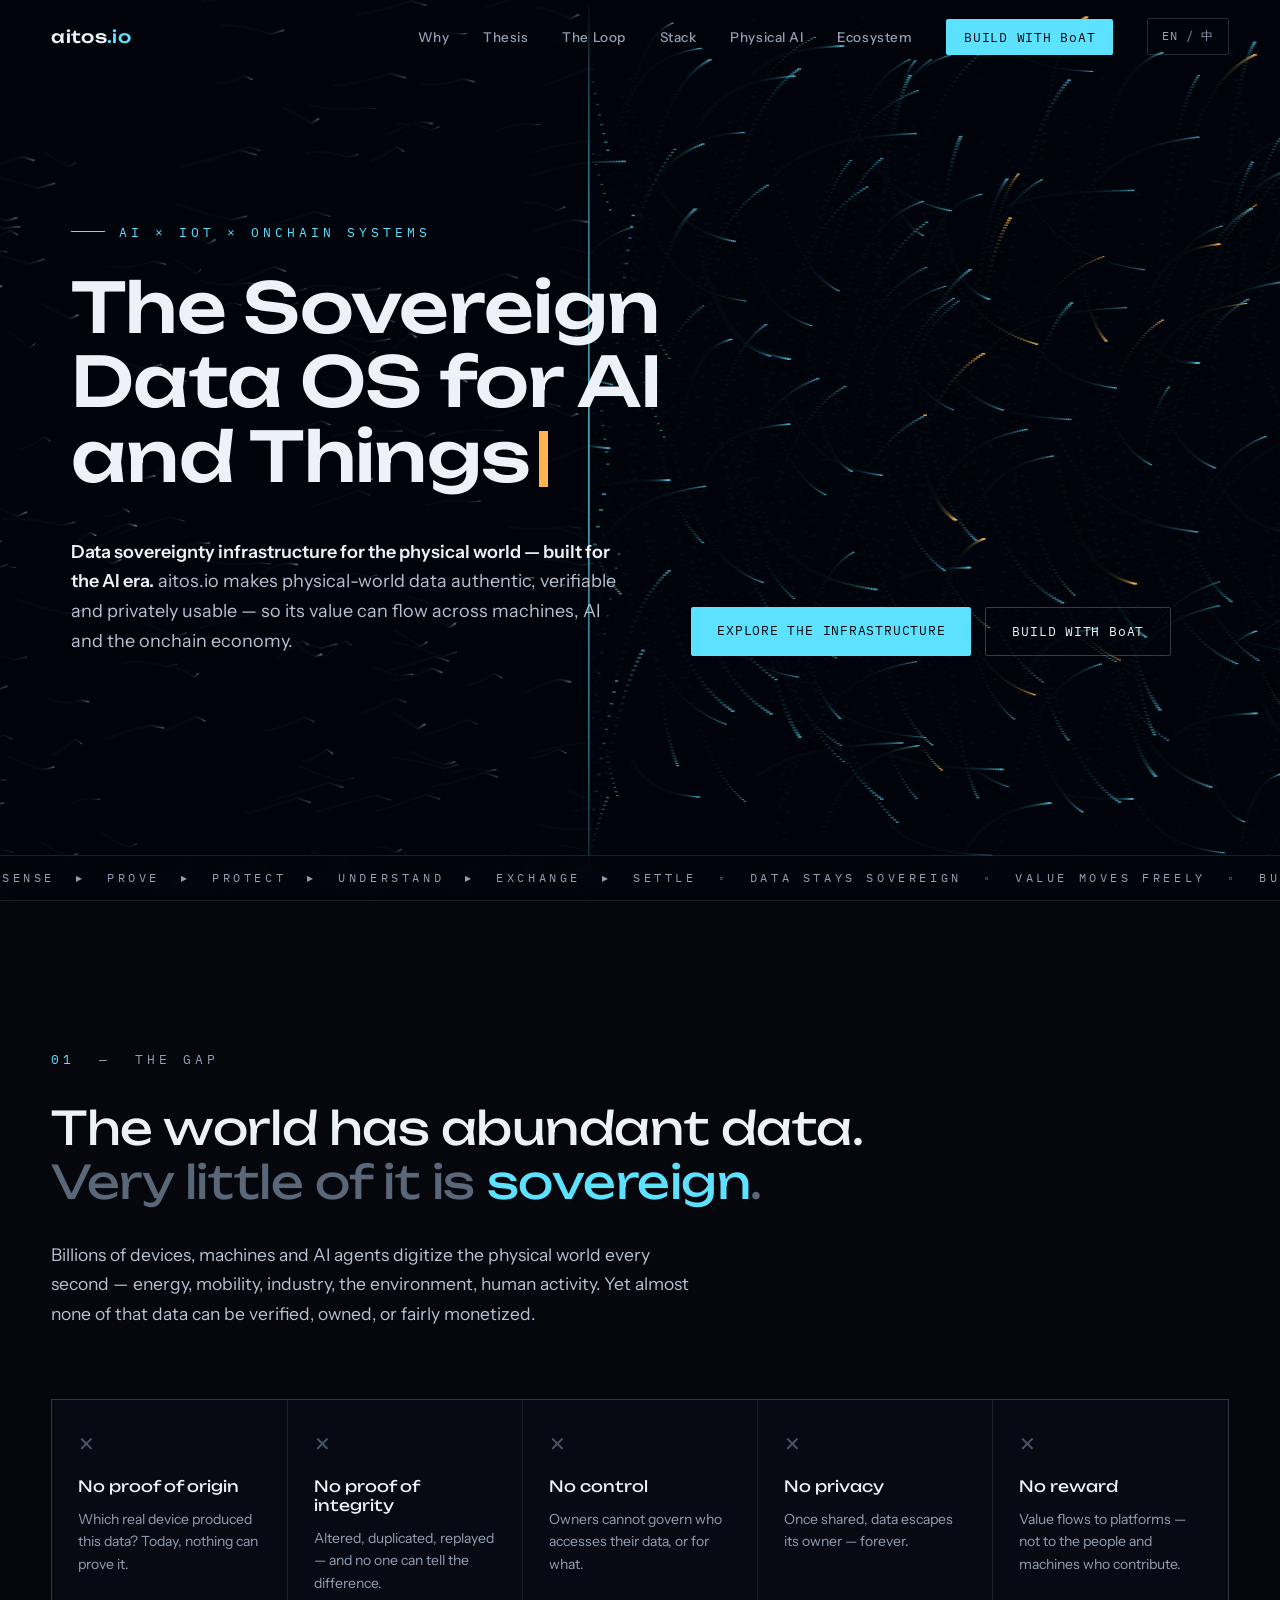
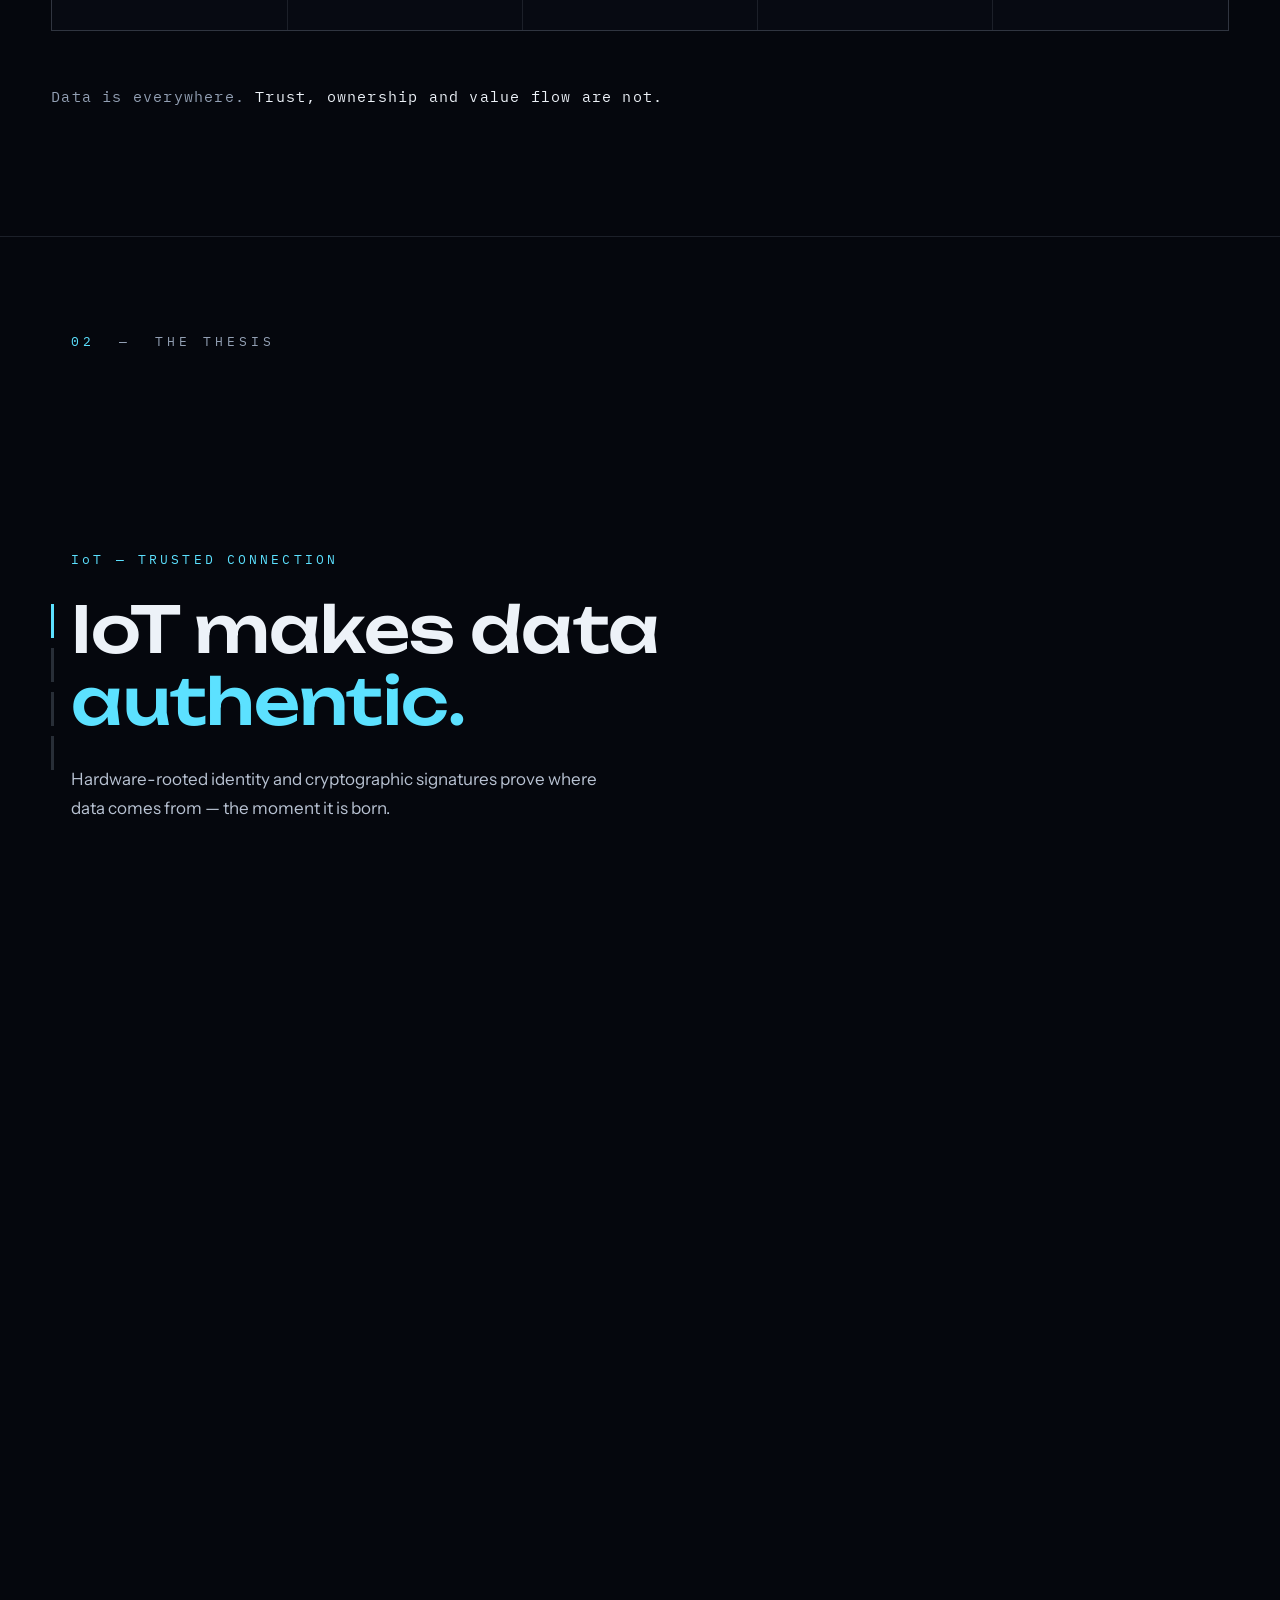
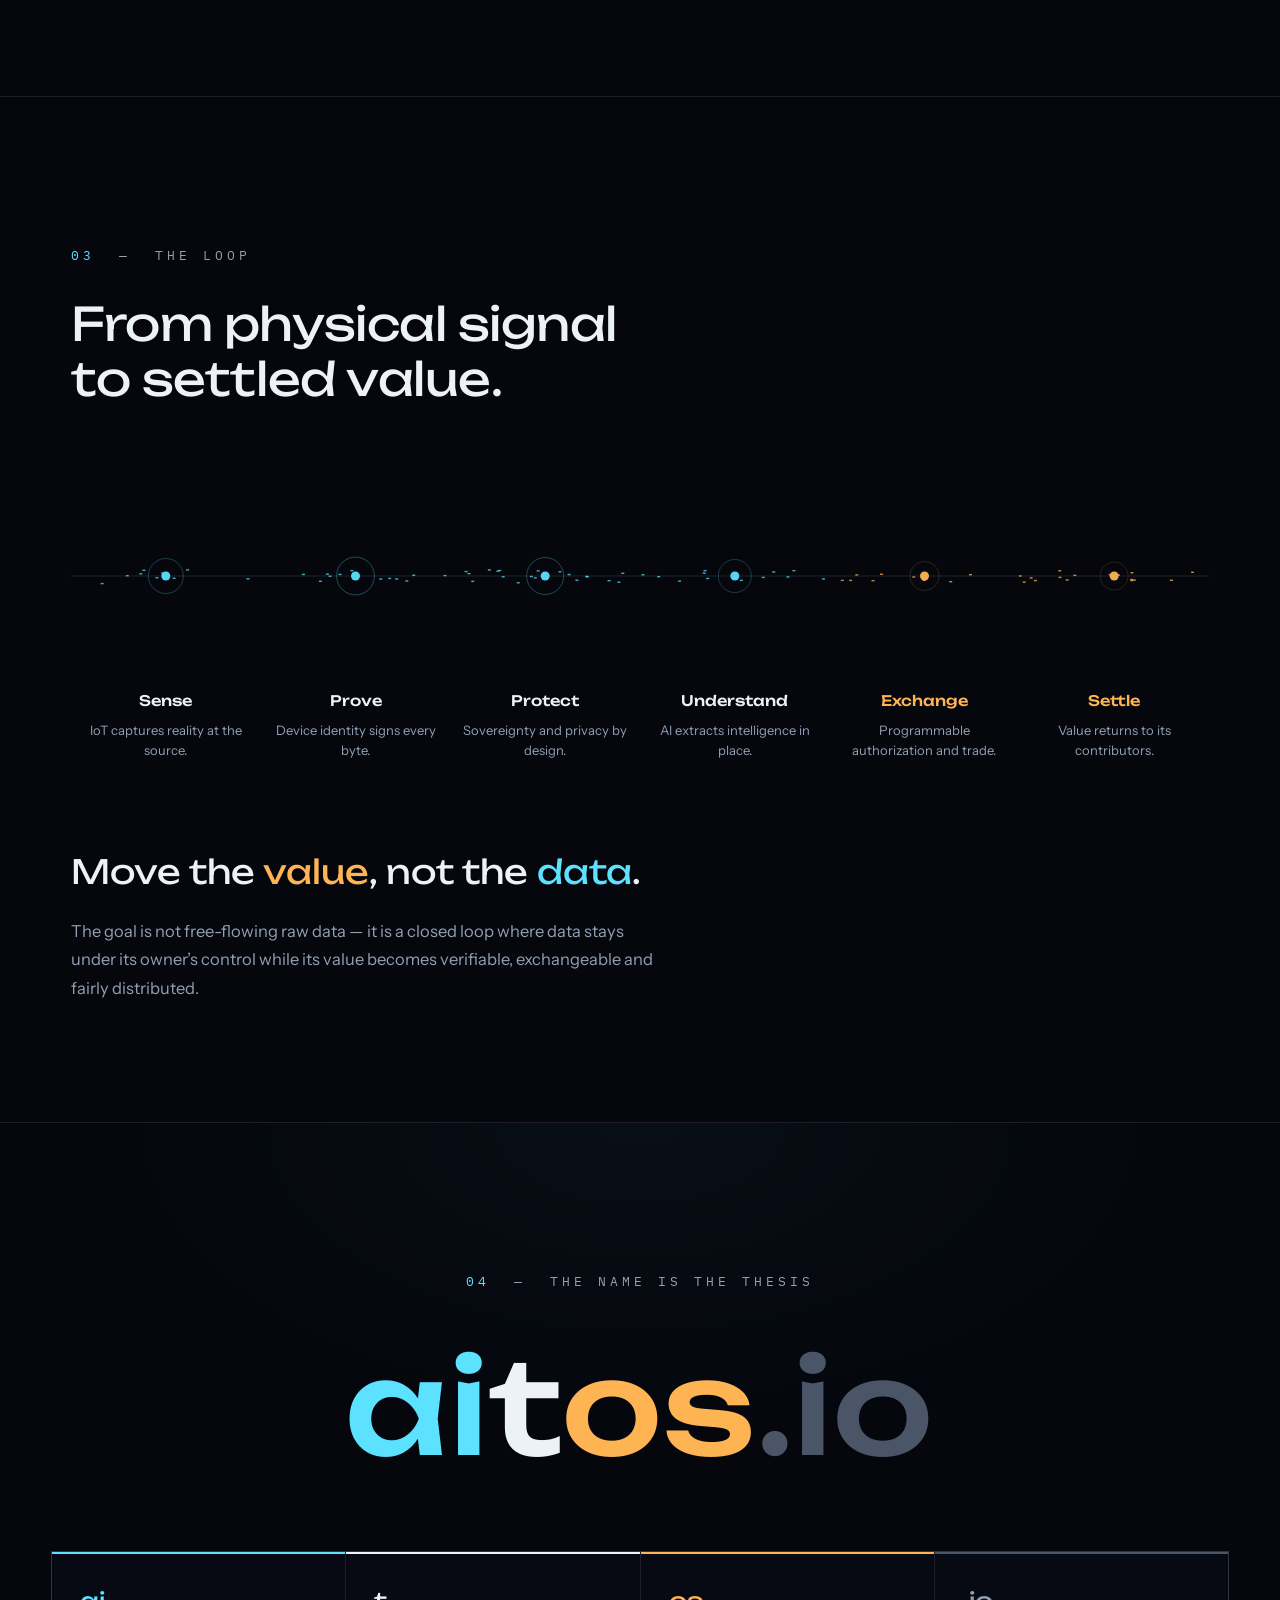
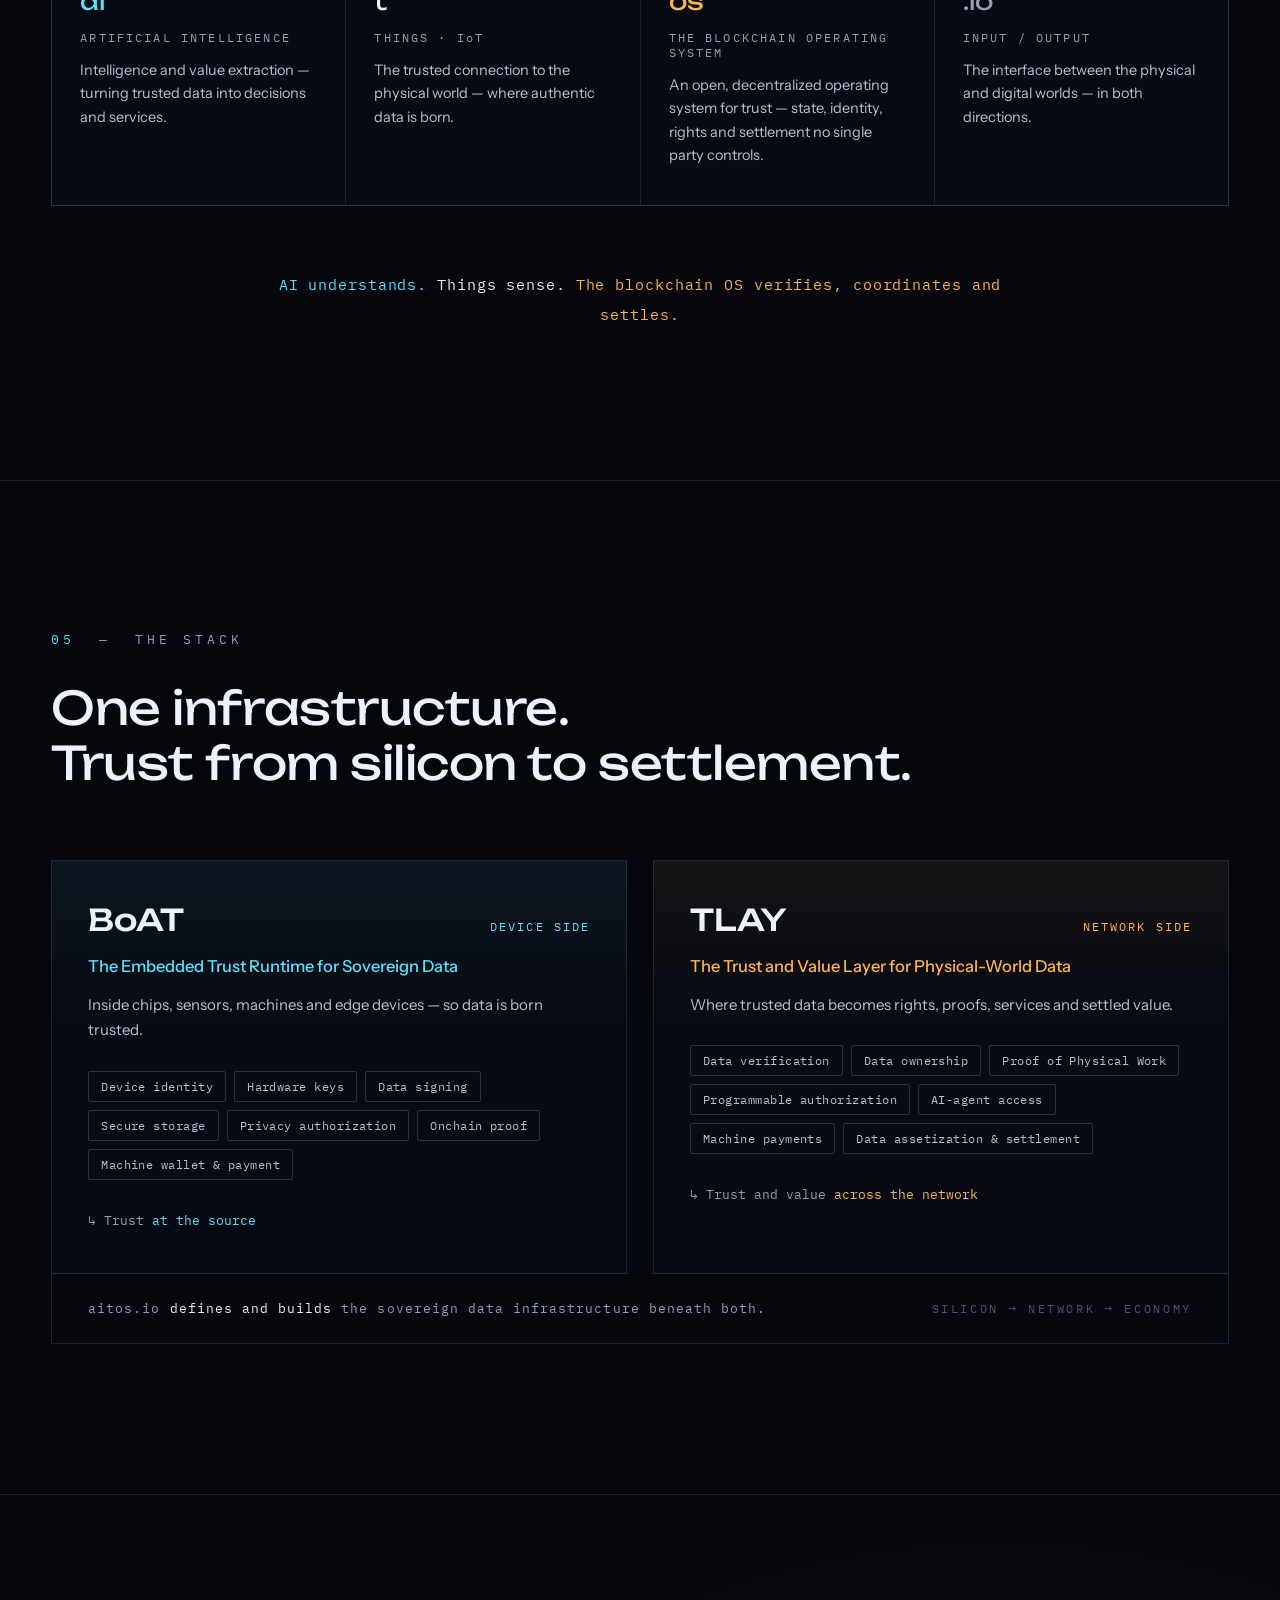
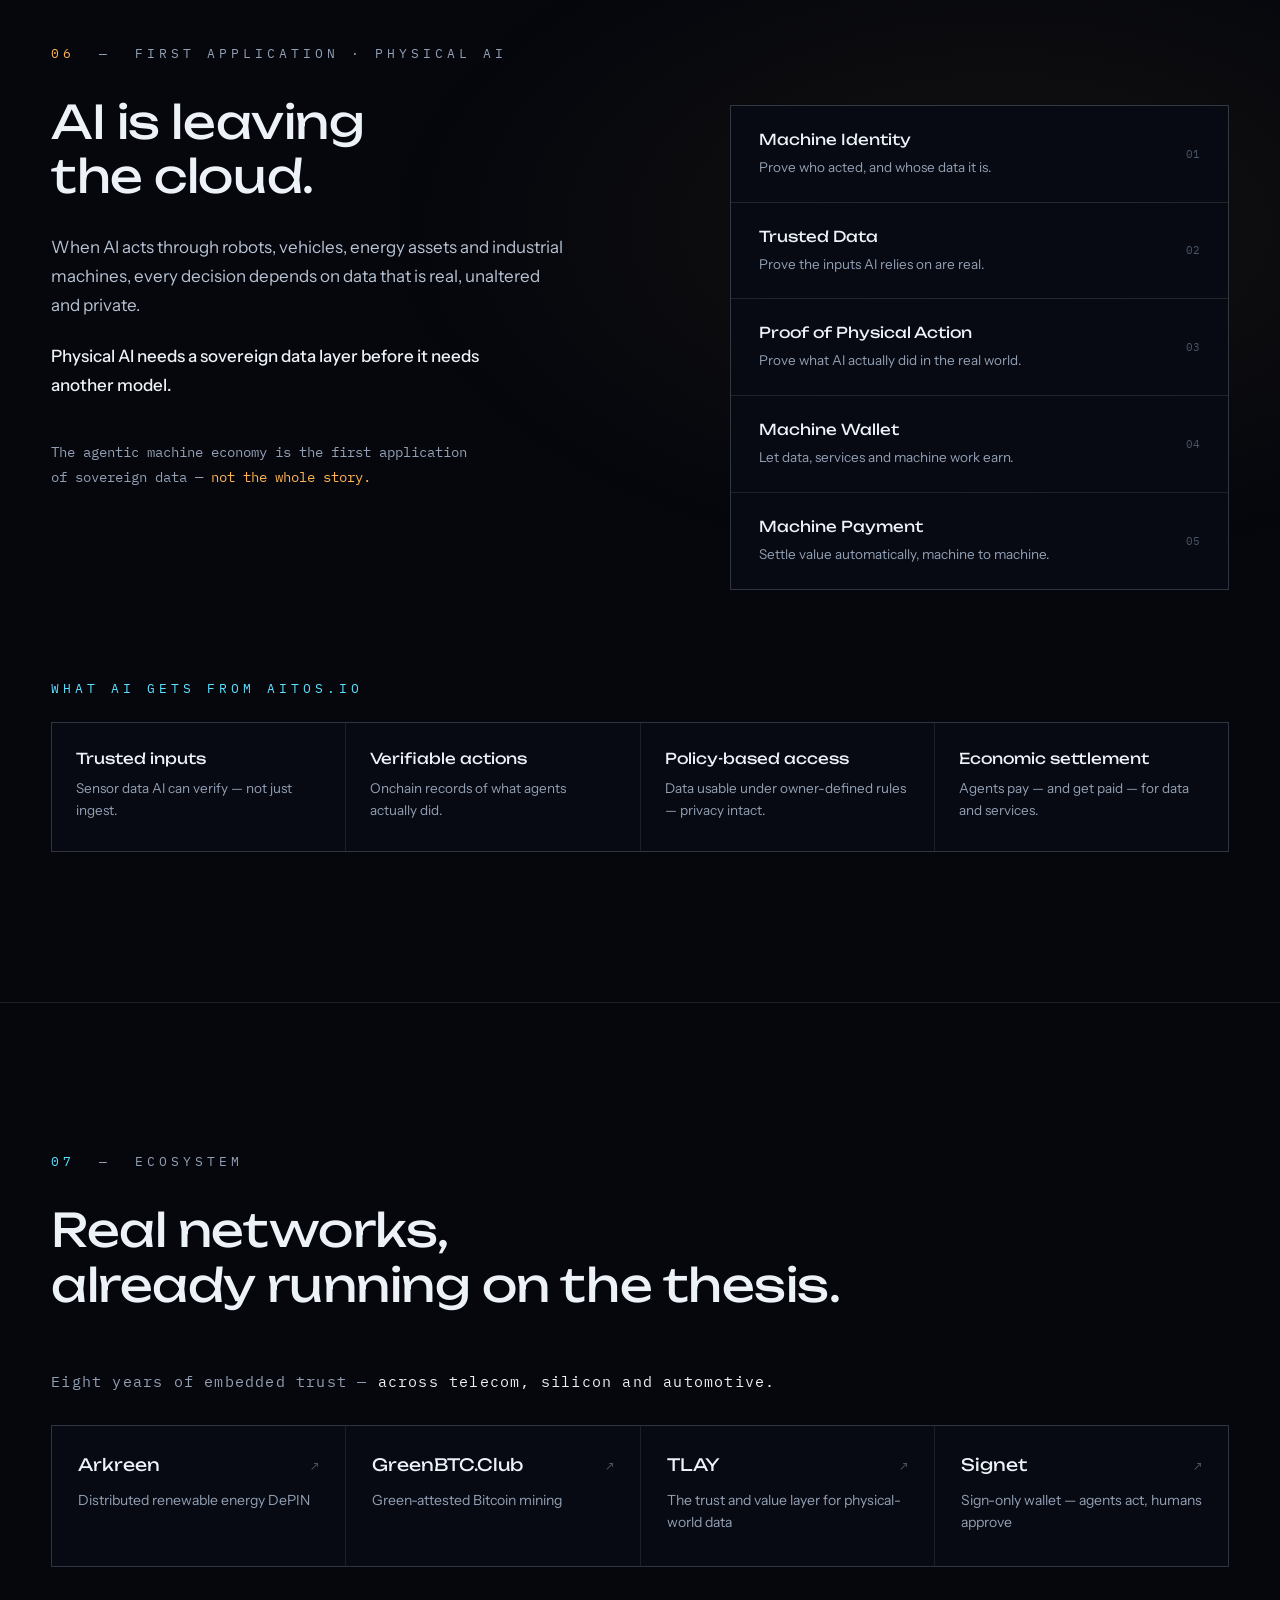
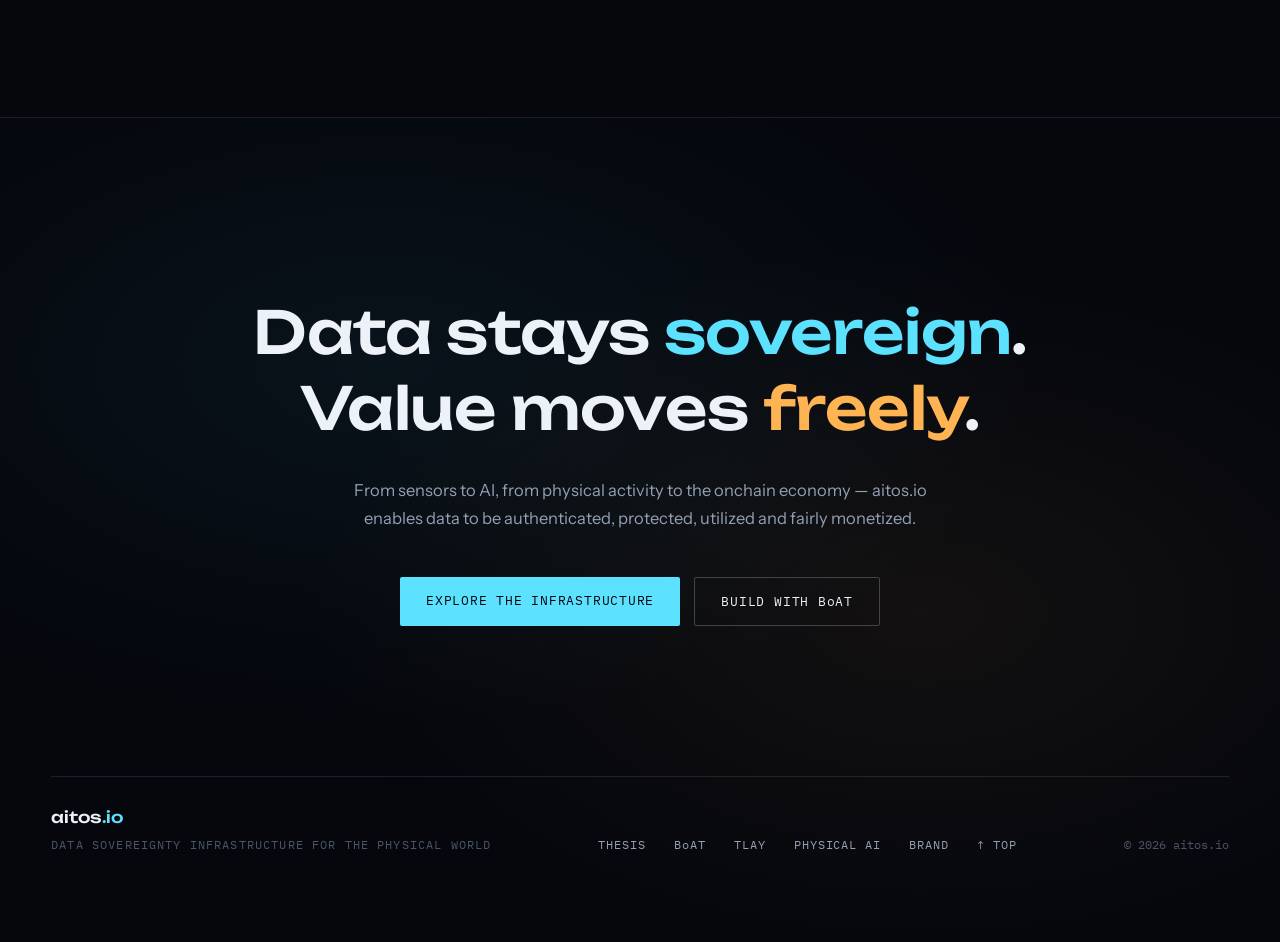
==== commit 88d1bc4c: "Strengthen AI positioning: hero copy, ticker line and AI benefits band Co-Authored-By: Claude Fable " ====
--- a/index.html
+++ b/index.html
@@ -20,7 +20,7 @@
   <link rel="preconnect" href="https://fonts.googleapis.com" />
   <link rel="preconnect" href="https://fonts.gstatic.com" crossorigin />
   <link href="https://fonts.googleapis.com/css2?family=Unbounded:wght@300;400;500;600&family=Instrument+Sans:ital,wght@0,400;0,500;0,600;1,400&family=IBM+Plex+Mono:wght@400;500&display=swap" rel="stylesheet" />
-  <link rel="stylesheet" href="styles.css?v=20260718c" />
+  <link rel="stylesheet" href="styles.css?v=20260719" />
 </head>
 <body>
 
@@ -46,7 +46,7 @@
     <div class="eyebrow"><span class="eyebrow-rule"></span><span data-i18n="hero.eyebrow">AI × IoT × Onchain Systems</span></div>
     <h1 class="hero-title"><span data-i18n-html="hero.title">The Sovereign<br>Data OS for AI<br>and Things</span><span class="cursor" aria-hidden="true"></span></h1>
     <div class="hero-row">
-      <p class="hero-sub" data-i18n-html="hero.sub"><strong>Data sovereignty infrastructure for the physical world.</strong> aitos.io makes physical-world data authentic, verifiable and privately usable — so its value can flow across machines, AI and the onchain economy.</p>
+      <p class="hero-sub" data-i18n-html="hero.sub"><strong>Data sovereignty infrastructure for the physical world — built for the AI era.</strong> aitos.io makes physical-world data authentic, verifiable and privately usable — so its value can flow across machines, AI and the onchain economy.</p>
       <div class="cta-row">
         <a href="#thesis" class="btn btn-solid" data-i18n="hero.cta1">EXPLORE THE INFRASTRUCTURE</a>
         <a href="#stack" class="btn btn-ghost" data-i18n="hero.cta2">BUILD WITH BoAT</a>
@@ -55,8 +55,8 @@
   </div>
   <div class="ticker" aria-hidden="true">
     <div class="ticker-track">
-      <span>SENSE&nbsp;&nbsp;▸&nbsp;&nbsp;PROVE&nbsp;&nbsp;▸&nbsp;&nbsp;PROTECT&nbsp;&nbsp;▸&nbsp;&nbsp;UNDERSTAND&nbsp;&nbsp;▸&nbsp;&nbsp;EXCHANGE&nbsp;&nbsp;▸&nbsp;&nbsp;SETTLE&nbsp;&nbsp;◦&nbsp;&nbsp;DATA STAYS SOVEREIGN&nbsp;&nbsp;◦&nbsp;&nbsp;VALUE MOVES FREELY&nbsp;&nbsp;◦&nbsp;&nbsp;</span>
-      <span>SENSE&nbsp;&nbsp;▸&nbsp;&nbsp;PROVE&nbsp;&nbsp;▸&nbsp;&nbsp;PROTECT&nbsp;&nbsp;▸&nbsp;&nbsp;UNDERSTAND&nbsp;&nbsp;▸&nbsp;&nbsp;EXCHANGE&nbsp;&nbsp;▸&nbsp;&nbsp;SETTLE&nbsp;&nbsp;◦&nbsp;&nbsp;DATA STAYS SOVEREIGN&nbsp;&nbsp;◦&nbsp;&nbsp;VALUE MOVES FREELY&nbsp;&nbsp;◦&nbsp;&nbsp;</span>
+      <span>SENSE&nbsp;&nbsp;▸&nbsp;&nbsp;PROVE&nbsp;&nbsp;▸&nbsp;&nbsp;PROTECT&nbsp;&nbsp;▸&nbsp;&nbsp;UNDERSTAND&nbsp;&nbsp;▸&nbsp;&nbsp;EXCHANGE&nbsp;&nbsp;▸&nbsp;&nbsp;SETTLE&nbsp;&nbsp;◦&nbsp;&nbsp;DATA STAYS SOVEREIGN&nbsp;&nbsp;◦&nbsp;&nbsp;VALUE MOVES FREELY&nbsp;&nbsp;◦&nbsp;&nbsp;BUILT FOR AI AGENTS&nbsp;&nbsp;◦&nbsp;&nbsp;</span>
+      <span>SENSE&nbsp;&nbsp;▸&nbsp;&nbsp;PROVE&nbsp;&nbsp;▸&nbsp;&nbsp;PROTECT&nbsp;&nbsp;▸&nbsp;&nbsp;UNDERSTAND&nbsp;&nbsp;▸&nbsp;&nbsp;EXCHANGE&nbsp;&nbsp;▸&nbsp;&nbsp;SETTLE&nbsp;&nbsp;◦&nbsp;&nbsp;DATA STAYS SOVEREIGN&nbsp;&nbsp;◦&nbsp;&nbsp;VALUE MOVES FREELY&nbsp;&nbsp;◦&nbsp;&nbsp;BUILT FOR AI AGENTS&nbsp;&nbsp;◦&nbsp;&nbsp;</span>
     </div>
   </div>
 </header>
@@ -309,6 +309,27 @@
       </div>
     </div>
   </div>
+  <div class="wrap pai-ai-band" data-reveal="5">
+    <div class="pai-ai-head" data-i18n="pai.ai.t">WHAT AI GETS FROM AITOS.IO</div>
+    <div class="hair-grid pai-ai-grid">
+      <div class="pai-ai-cell">
+        <div class="pai-ai-name" data-i18n="pai.ai.1.t">Trusted inputs</div>
+        <p class="pai-ai-d" data-i18n="pai.ai.1.d">Sensor data AI can verify — not just ingest.</p>
+      </div>
+      <div class="pai-ai-cell">
+        <div class="pai-ai-name" data-i18n="pai.ai.2.t">Verifiable actions</div>
+        <p class="pai-ai-d" data-i18n="pai.ai.2.d">Onchain records of what agents actually did.</p>
+      </div>
+      <div class="pai-ai-cell">
+        <div class="pai-ai-name" data-i18n="pai.ai.3.t">Policy-based access</div>
+        <p class="pai-ai-d" data-i18n="pai.ai.3.d">Data usable under owner-defined rules — privacy intact.</p>
+      </div>
+      <div class="pai-ai-cell">
+        <div class="pai-ai-name" data-i18n="pai.ai.4.t">Economic settlement</div>
+        <p class="pai-ai-d" data-i18n="pai.ai.4.d">Agents pay — and get paid — for data and services.</p>
+      </div>
+    </div>
+  </div>
 </section>
 
 <!-- 07 ECOSYSTEM -->
@@ -380,6 +401,6 @@
   </div>
 </section>
 
-<script src="app.js?v=20260718c"></script>
+<script src="app.js?v=20260719"></script>
 </body>
 </html>
--- a/styles.css
+++ b/styles.css
@@ -557,6 +557,26 @@
 .pai-row-t { font-family: var(--font-display); font-size: 15px; font-weight: 400; }
 .pai-row-d { font-size: 13.5px; color: var(--dim); margin: 8px 0 0; line-height: 1.55; }
 .pai-idx { font-family: var(--font-mono); font-size: 11px; color: var(--faint); }
+.pai-ai-band { margin-top: 90px; }
+.pai-ai-head {
+  font-family: var(--font-mono);
+  font-size: 12.5px;
+  letter-spacing: 0.32em;
+  color: var(--c-data);
+  text-transform: uppercase;
+}
+.pai-ai-grid {
+  grid-template-columns: repeat(auto-fit, minmax(220px, 1fr));
+  margin-top: 26px;
+}
+.pai-ai-cell { background: var(--surface); padding: 26px 24px 30px; }
+.pai-ai-name {
+  font-family: var(--font-display);
+  font-weight: 400;
+  font-size: 15px;
+  color: var(--ink);
+}
+.pai-ai-d { font-size: 13.5px; line-height: 1.6; color: var(--dim); margin: 10px 0 0; }
 
 /* ---------- 07 ecosystem ---------- */
 #ecosystem { padding-bottom: 150px; }
